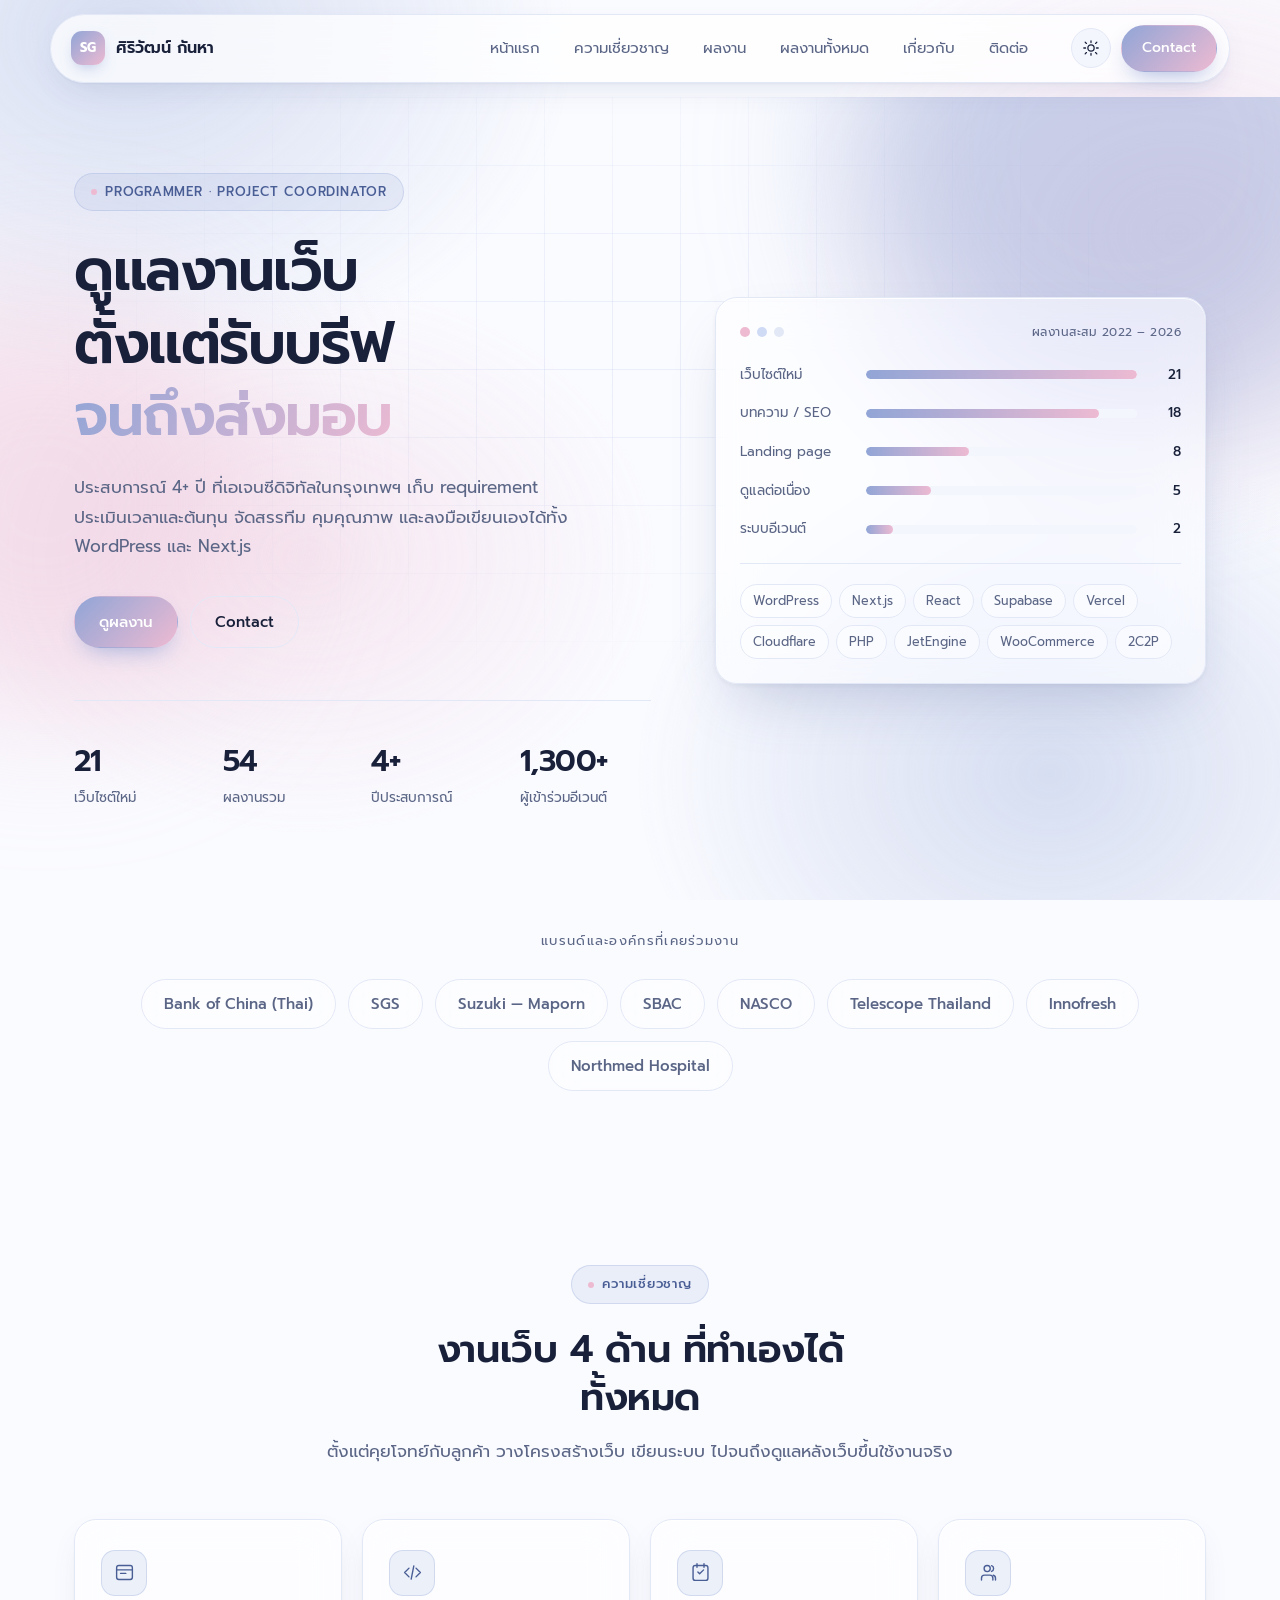
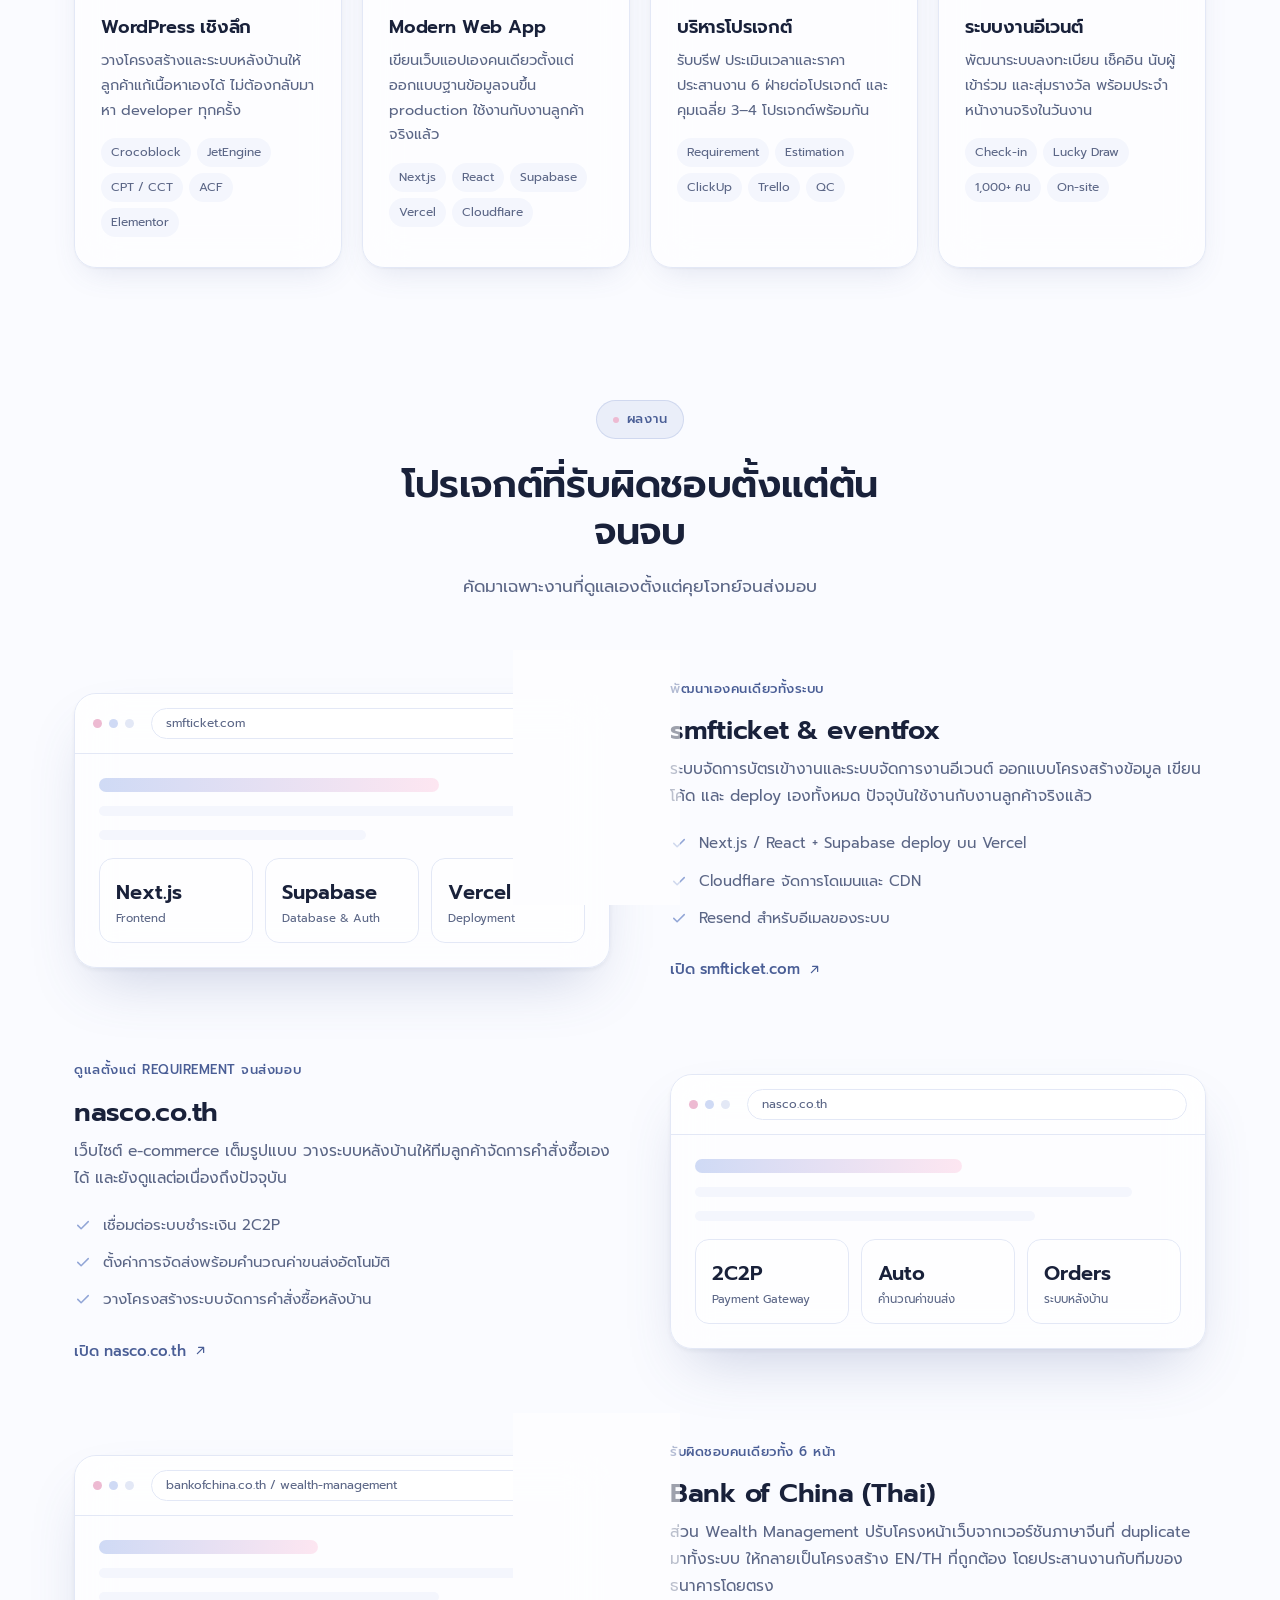
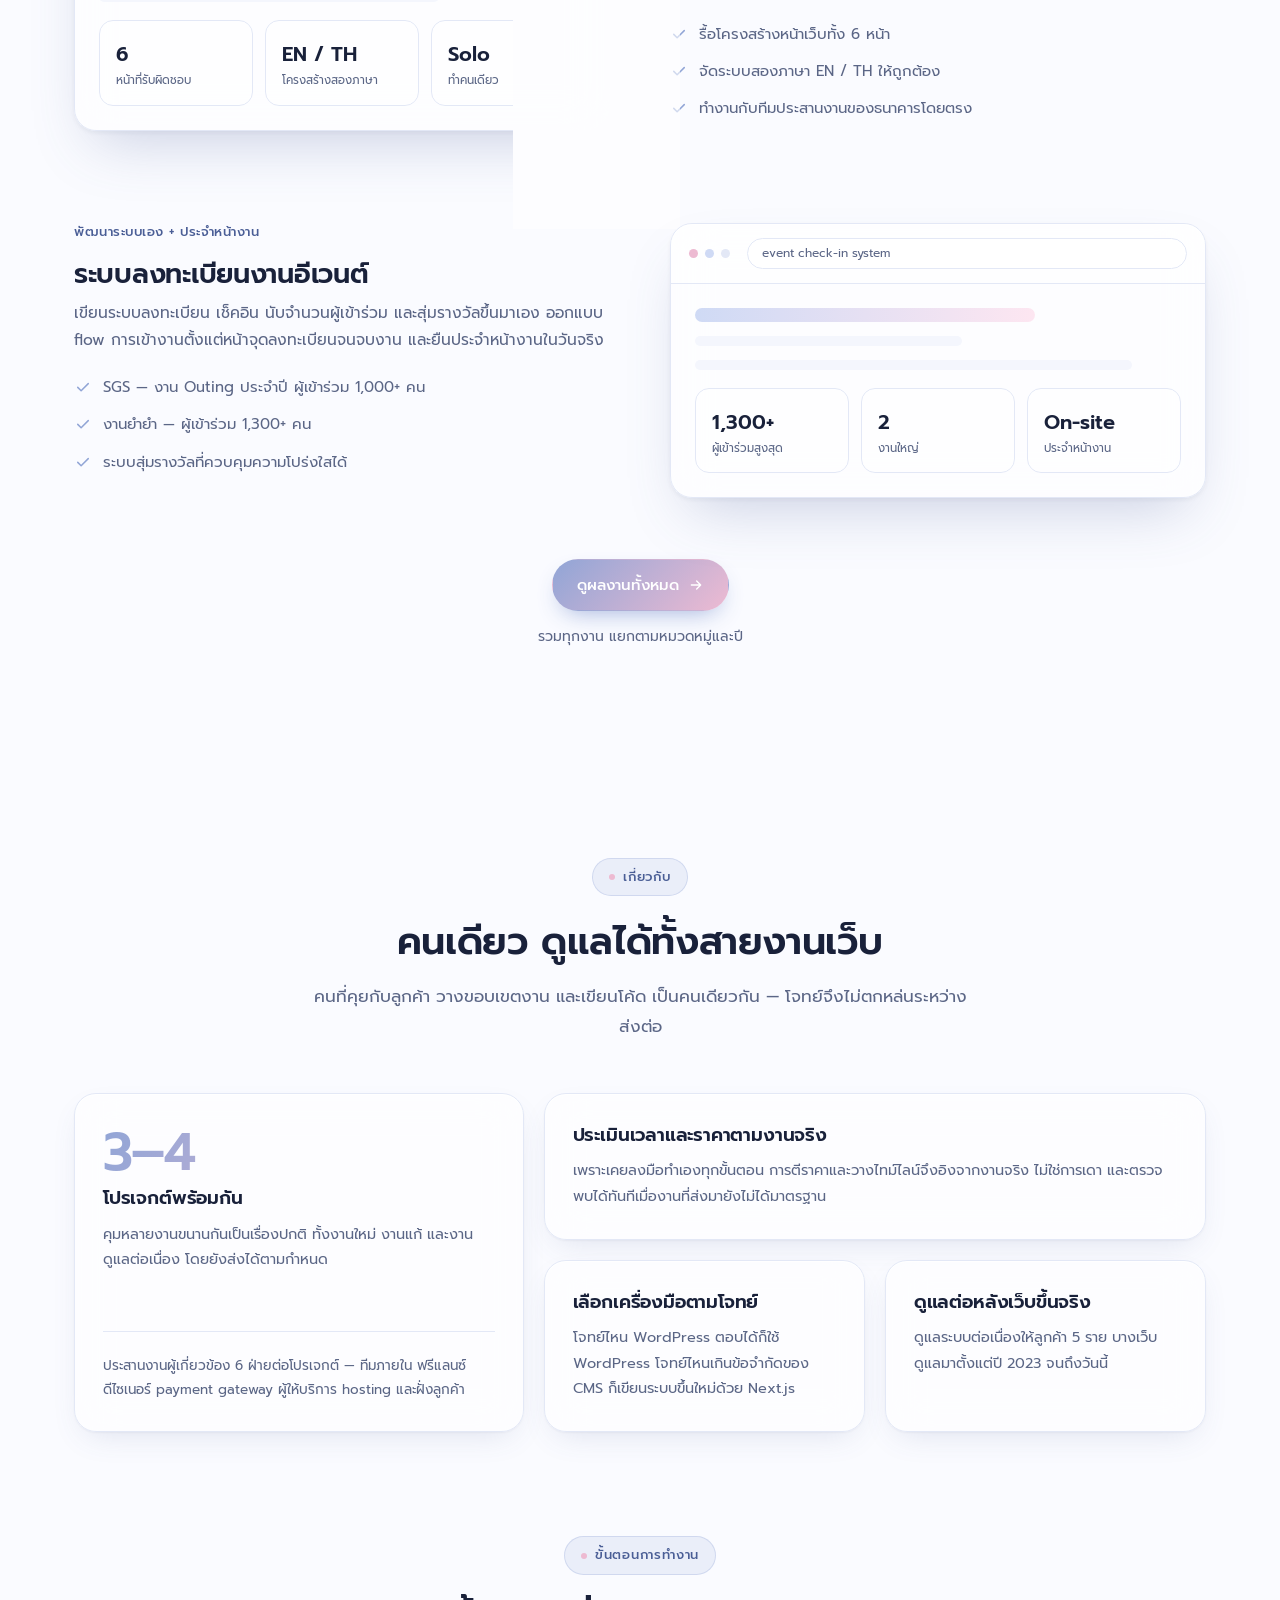
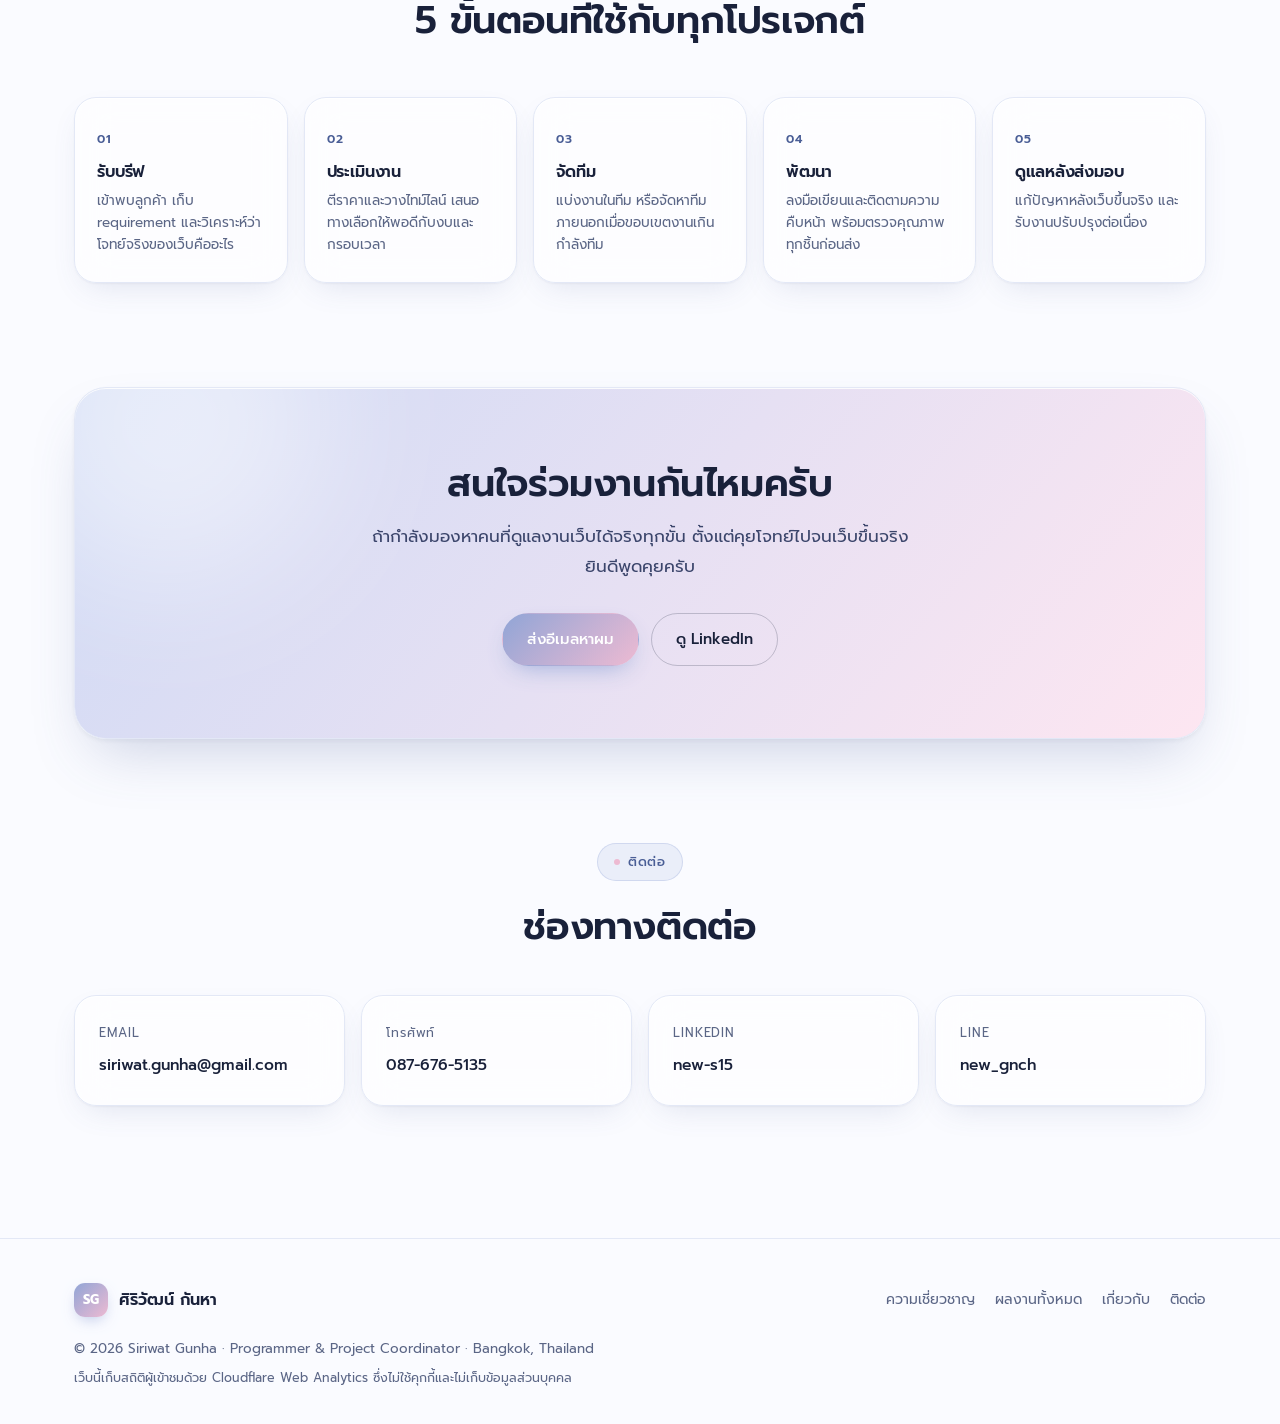
==== index.html @ f3fc694c "Relabel contact buttons to Contact Co-Authored-By: Claude Opus 5 <noreply@anthropic.com>" ====
<!doctype html>
<html lang="th" data-theme="light">
<head>
<meta charset="utf-8">
<meta name="viewport" content="width=device-width, initial-scale=1">
<title>ศิริวัฒน์ กันหา — Programmer &amp; Project Coordinator</title>
<meta name="description" content="พอร์ตโฟลิโอของศิริวัฒน์ กันหา — Programmer และ Project Coordinator ประสบการณ์ 4+ ปี ดูแลงานเว็บตั้งแต่รับบรีฟจนส่งมอบ ทำได้ทั้ง WordPress และ Next.js">
<link rel="preconnect" href="https://fonts.googleapis.com">
<link rel="preconnect" href="https://fonts.gstatic.com" crossorigin>
<link href="https://fonts.googleapis.com/css2?family=Prompt:wght@300;400;500;600;700&display=swap" rel="stylesheet">
<script>
  // Applied before first paint so the theme never flashes.
  (function () {
    try {
      var saved = localStorage.getItem('theme');
      if (saved === 'light' || saved === 'dark') {
        document.documentElement.setAttribute('data-theme', saved);
        return;
      }
    } catch (e) {}
    var prefersDark = window.matchMedia && window.matchMedia('(prefers-color-scheme: dark)').matches;
    document.documentElement.setAttribute('data-theme', prefersDark ? 'dark' : 'light');
  })();
  // Scroll animations only opt in when scripting is available, so the page
  // still renders in full if this script never runs.
  document.documentElement.classList.add('js');
</script>
<link rel="stylesheet" href="styles.css">
</head>
<body>

<header>
  <nav class="nav wrap">
    <a href="#top" class="logo"><span class="mark">SG</span> ศิริวัฒน์ กันหา</a>
    <ul class="nav-links" id="navLinks">
      <li><a href="#top">หน้าแรก</a></li>
      <li><a href="#skills">ความเชี่ยวชาญ</a></li>
      <li><a href="#work">ผลงาน</a></li>
      <li><a href="work.html">ผลงานทั้งหมด</a></li>
      <li><a href="#about">เกี่ยวกับ</a></li>
      <li><a href="#contact">ติดต่อ</a></li>
    </ul>
    <div class="nav-actions">
      <button class="toggle" id="themeToggle" aria-label="สลับโหมดสว่าง/มืด" title="สลับโหมดสว่าง/มืด">
        <svg class="icon-sun" viewBox="0 0 24 24" fill="none" stroke="currentColor" stroke-width="1.7" stroke-linecap="round"><circle cx="12" cy="12" r="4.2"/><path d="M12 2.4v2.3M12 19.3v2.3M4.2 4.2l1.7 1.7M18.1 18.1l1.7 1.7M2.4 12h2.3M19.3 12h2.3M4.2 19.8l1.7-1.7M18.1 5.9l1.7-1.7"/></svg>
        <svg class="icon-moon" viewBox="0 0 24 24" fill="none" stroke="currentColor" stroke-width="1.7" stroke-linecap="round" stroke-linejoin="round"><path d="M20.5 14.3A8.5 8.5 0 0 1 9.7 3.5a8.5 8.5 0 1 0 10.8 10.8Z"/></svg>
      </button>
      <a href="#contact" class="btn btn-primary btn-sm">Contact</a>
      <button class="burger" id="burger" aria-label="เปิดเมนู">
        <svg viewBox="0 0 24 24" fill="none" stroke="currentColor" stroke-width="1.9" stroke-linecap="round"><path d="M4 7h16M4 12h16M4 17h16"/></svg>
      </button>
    </div>
  </nav>
</header>

<main id="top">

  <!-- HERO -->
  <section class="hero">
    <div class="grid-bg"></div>
    <div class="orb orb-a"></div>
    <div class="orb orb-b"></div>
    <div class="wrap hero-inner">
      <div>
        <span class="eyebrow"><span class="dot"></span> Programmer · Project Coordinator</span>
        <h1>ดูแลงานเว็บ<br>ตั้งแต่รับบรีฟ<br><span class="grad">จนถึงส่งมอบ</span></h1>
        <p class="hero-sub">ประสบการณ์ 4+ ปี ที่เอเจนซีดิจิทัลในกรุงเทพฯ เก็บ requirement ประเมินเวลาและต้นทุน จัดสรรทีม คุมคุณภาพ และลงมือเขียนเองได้ทั้ง WordPress และ Next.js</p>
        <div class="hero-cta">
          <a href="#work" class="btn btn-primary">ดูผลงาน</a>
          <a href="#contact" class="btn btn-ghost">Contact</a>
        </div>
        <div class="hero-stats">
          <div class="stat"><div class="n">21</div><div class="l">เว็บไซต์ใหม่</div></div>
          <div class="stat"><div class="n">54</div><div class="l">ผลงานรวม</div></div>
          <div class="stat"><div class="n">4+</div><div class="l">ปีประสบการณ์</div></div>
          <div class="stat"><div class="n">1,300+</div><div class="l">ผู้เข้าร่วมอีเวนต์</div></div>
        </div>
      </div>
      <div class="hero-visual">
        <div class="panel">
          <div class="panel-top"><i></i><i></i><i></i><span>ผลงานสะสม 2022 – 2026</span></div>
          <div class="bar-row"><div class="k">เว็บไซต์ใหม่</div><div class="bar"><span style="width:100%"></span></div><div class="v">21</div></div>
          <div class="bar-row"><div class="k">บทความ / SEO</div><div class="bar"><span style="width:86%"></span></div><div class="v">18</div></div>
          <div class="bar-row"><div class="k">Landing page</div><div class="bar"><span style="width:38%"></span></div><div class="v">8</div></div>
          <div class="bar-row"><div class="k">ดูแลต่อเนื่อง</div><div class="bar"><span style="width:24%"></span></div><div class="v">5</div></div>
          <div class="bar-row"><div class="k">ระบบอีเวนต์</div><div class="bar"><span style="width:10%"></span></div><div class="v">2</div></div>
          <div class="chips">
            <span class="chip">WordPress</span><span class="chip">Next.js</span><span class="chip">React</span>
            <span class="chip">Supabase</span><span class="chip">Vercel</span><span class="chip">Cloudflare</span>
            <span class="chip">PHP</span><span class="chip">JetEngine</span><span class="chip">WooCommerce</span>
            <span class="chip">2C2P</span>
          </div>
        </div>
      </div>
    </div>
  </section>

  <!-- TRUSTED -->
  <section class="trusted">
    <div class="wrap reveal">
      <p>แบรนด์และองค์กรที่เคยร่วมงาน</p>
      <div class="logos">
        <div>Bank of China (Thai)</div>
        <div>SGS</div>
        <div>Suzuki — Maporn</div>
        <div>SBAC</div>
        <div>NASCO</div>
        <div>Telescope Thailand</div>
        <div>Innofresh</div>
        <div>Northmed Hospital</div>
      </div>
    </div>
  </section>

  <!-- SKILLS -->
  <section class="section" id="skills">
    <div class="wrap">
      <div class="center reveal">
        <span class="eyebrow"><span class="dot"></span> ความเชี่ยวชาญ</span>
        <h2 class="h2">งานเว็บ 4 ด้าน ที่ทำเองได้ทั้งหมด</h2>
        <p class="lead">ตั้งแต่คุยโจทย์กับลูกค้า วางโครงสร้างเว็บ เขียนระบบ ไปจนถึงดูแลหลังเว็บขึ้นใช้งานจริง</p>
      </div>
      <div class="cards">
        <div class="card reveal">
          <div class="ico"><svg viewBox="0 0 24 24" fill="none" stroke="currentColor" stroke-width="1.6" stroke-linecap="round" stroke-linejoin="round"><rect x="3" y="4" width="18" height="16" rx="2.5"/><path d="M3 9h18M7.5 13h6"/></svg></div>
          <h3>WordPress เชิงลึก</h3>
          <p>วางโครงสร้างและระบบหลังบ้านให้ลูกค้าแก้เนื้อหาเองได้ ไม่ต้องกลับมาหา developer ทุกครั้ง</p>
          <div class="tags"><span>Crocoblock</span><span>JetEngine</span><span>CPT / CCT</span><span>ACF</span><span>Elementor</span></div>
        </div>
        <div class="card reveal">
          <div class="ico"><svg viewBox="0 0 24 24" fill="none" stroke="currentColor" stroke-width="1.6" stroke-linecap="round" stroke-linejoin="round"><path d="m8 17-5-5 5-5M16 7l5 5-5 5M13.5 4.5l-3 15"/></svg></div>
          <h3>Modern Web App</h3>
          <p>เขียนเว็บแอปเองคนเดียวตั้งแต่ออกแบบฐานข้อมูลจนขึ้น production ใช้งานกับงานลูกค้าจริงแล้ว</p>
          <div class="tags"><span>Next.js</span><span>React</span><span>Supabase</span><span>Vercel</span><span>Cloudflare</span></div>
        </div>
        <div class="card reveal">
          <div class="ico"><svg viewBox="0 0 24 24" fill="none" stroke="currentColor" stroke-width="1.6" stroke-linecap="round" stroke-linejoin="round"><path d="M9 11.5 11 13.5l4.5-4.5"/><rect x="3.5" y="4" width="17" height="17" rx="2.5"/><path d="M8 2v4M16 2v4"/></svg></div>
          <h3>บริหารโปรเจกต์</h3>
          <p>รับบรีฟ ประเมินเวลาและราคา ประสานงาน 6 ฝ่ายต่อโปรเจกต์ และคุมเฉลี่ย 3–4 โปรเจกต์พร้อมกัน</p>
          <div class="tags"><span>Requirement</span><span>Estimation</span><span>ClickUp</span><span>Trello</span><span>QC</span></div>
        </div>
        <div class="card reveal">
          <div class="ico"><svg viewBox="0 0 24 24" fill="none" stroke="currentColor" stroke-width="1.6" stroke-linecap="round" stroke-linejoin="round"><path d="M17 20.5v-2a3.5 3.5 0 0 0-3.5-3.5h-6A3.5 3.5 0 0 0 4 18.5v2"/><circle cx="10.5" cy="7.5" r="3.5"/><path d="M20 20.5v-2a3.5 3.5 0 0 0-2.6-3.4M15.5 4.2a3.5 3.5 0 0 1 0 6.6"/></svg></div>
          <h3>ระบบงานอีเวนต์</h3>
          <p>พัฒนาระบบลงทะเบียน เช็คอิน นับผู้เข้าร่วม และสุ่มรางวัล พร้อมประจำหน้างานจริงในวันงาน</p>
          <div class="tags"><span>Check-in</span><span>Lucky Draw</span><span>1,000+ คน</span><span>On-site</span></div>
        </div>
      </div>
    </div>
  </section>

  <!-- WORK -->
  <section class="section" id="work" style="padding-top:28px">
    <div class="wrap">
      <div class="center reveal">
        <span class="eyebrow"><span class="dot"></span> ผลงาน</span>
        <h2 class="h2">โปรเจกต์ที่รับผิดชอบตั้งแต่ต้นจนจบ</h2>
        <p class="lead">คัดมาเฉพาะงานที่ดูแลเองตั้งแต่คุยโจทย์จนส่งมอบ</p>
      </div>

      <!-- 1 -->
      <div class="solution">
        <div class="solution-text reveal">
          <div class="role">พัฒนาเองคนเดียวทั้งระบบ</div>
          <h3>smfticket &amp; eventfox</h3>
          <p>ระบบจัดการบัตรเข้างานและระบบจัดการงานอีเวนต์ ออกแบบโครงสร้างข้อมูล เขียนโค้ด และ deploy เองทั้งหมด ปัจจุบันใช้งานกับงานลูกค้าจริงแล้ว</p>
          <ul>
            <li><svg viewBox="0 0 24 24" fill="none" stroke="currentColor" stroke-width="2" stroke-linecap="round" stroke-linejoin="round"><path d="m5 12.5 4.5 4.5L19 7.5"/></svg> Next.js / React + Supabase deploy บน Vercel</li>
            <li><svg viewBox="0 0 24 24" fill="none" stroke="currentColor" stroke-width="2" stroke-linecap="round" stroke-linejoin="round"><path d="m5 12.5 4.5 4.5L19 7.5"/></svg> Cloudflare จัดการโดเมนและ CDN</li>
            <li><svg viewBox="0 0 24 24" fill="none" stroke="currentColor" stroke-width="2" stroke-linecap="round" stroke-linejoin="round"><path d="m5 12.5 4.5 4.5L19 7.5"/></svg> Resend สำหรับอีเมลของระบบ</li>
          </ul>
          <a class="link-out" href="https://smfticket.com" target="_blank" rel="noopener">เปิด smfticket.com
            <svg viewBox="0 0 24 24" fill="none" stroke="currentColor" stroke-width="2" stroke-linecap="round" stroke-linejoin="round"><path d="M7 17 17 7M9 7h8v8"/></svg></a>
        </div>
        <div class="mock reveal">
          <div class="mock-head"><i></i><i></i><i></i><div class="url">smfticket.com</div></div>
          <div class="mock-body">
            <div class="line accent w70"></div>
            <div class="line w90"></div>
            <div class="line w55"></div>
            <div class="mock-tiles">
              <div class="tile"><div class="t-n">Next.js</div><div class="t-l">Frontend</div></div>
              <div class="tile"><div class="t-n">Supabase</div><div class="t-l">Database &amp; Auth</div></div>
              <div class="tile"><div class="t-n">Vercel</div><div class="t-l">Deployment</div></div>
            </div>
          </div>
        </div>
      </div>

      <!-- 2 -->
      <div class="solution">
        <div class="solution-text reveal">
          <div class="role">ดูแลตั้งแต่ requirement จนส่งมอบ</div>
          <h3>nasco.co.th</h3>
          <p>เว็บไซต์ e-commerce เต็มรูปแบบ วางระบบหลังบ้านให้ทีมลูกค้าจัดการคำสั่งซื้อเองได้ และยังดูแลต่อเนื่องถึงปัจจุบัน</p>
          <ul>
            <li><svg viewBox="0 0 24 24" fill="none" stroke="currentColor" stroke-width="2" stroke-linecap="round" stroke-linejoin="round"><path d="m5 12.5 4.5 4.5L19 7.5"/></svg> เชื่อมต่อระบบชำระเงิน 2C2P</li>
            <li><svg viewBox="0 0 24 24" fill="none" stroke="currentColor" stroke-width="2" stroke-linecap="round" stroke-linejoin="round"><path d="m5 12.5 4.5 4.5L19 7.5"/></svg> ตั้งค่าการจัดส่งพร้อมคำนวณค่าขนส่งอัตโนมัติ</li>
            <li><svg viewBox="0 0 24 24" fill="none" stroke="currentColor" stroke-width="2" stroke-linecap="round" stroke-linejoin="round"><path d="m5 12.5 4.5 4.5L19 7.5"/></svg> วางโครงสร้างระบบจัดการคำสั่งซื้อหลังบ้าน</li>
          </ul>
          <a class="link-out" href="https://nasco.co.th" target="_blank" rel="noopener">เปิด nasco.co.th
            <svg viewBox="0 0 24 24" fill="none" stroke="currentColor" stroke-width="2" stroke-linecap="round" stroke-linejoin="round"><path d="M7 17 17 7M9 7h8v8"/></svg></a>
        </div>
        <div class="mock reveal">
          <div class="mock-head"><i></i><i></i><i></i><div class="url">nasco.co.th</div></div>
          <div class="mock-body">
            <div class="line accent w55"></div>
            <div class="line w90"></div>
            <div class="line w70"></div>
            <div class="mock-tiles">
              <div class="tile"><div class="t-n">2C2P</div><div class="t-l">Payment Gateway</div></div>
              <div class="tile"><div class="t-n">Auto</div><div class="t-l">คำนวณค่าขนส่ง</div></div>
              <div class="tile"><div class="t-n">Orders</div><div class="t-l">ระบบหลังบ้าน</div></div>
            </div>
          </div>
        </div>
      </div>

      <!-- 3 -->
      <div class="solution">
        <div class="solution-text reveal">
          <div class="role">รับผิดชอบคนเดียวทั้ง 6 หน้า</div>
          <h3>Bank of China (Thai)</h3>
          <p>ส่วน Wealth Management ปรับโครงหน้าเว็บจากเวอร์ชันภาษาจีนที่ duplicate มาทั้งระบบ ให้กลายเป็นโครงสร้าง EN/TH ที่ถูกต้อง โดยประสานงานกับทีมของธนาคารโดยตรง</p>
          <ul>
            <li><svg viewBox="0 0 24 24" fill="none" stroke="currentColor" stroke-width="2" stroke-linecap="round" stroke-linejoin="round"><path d="m5 12.5 4.5 4.5L19 7.5"/></svg> รื้อโครงสร้างหน้าเว็บทั้ง 6 หน้า</li>
            <li><svg viewBox="0 0 24 24" fill="none" stroke="currentColor" stroke-width="2" stroke-linecap="round" stroke-linejoin="round"><path d="m5 12.5 4.5 4.5L19 7.5"/></svg> จัดระบบสองภาษา EN / TH ให้ถูกต้อง</li>
            <li><svg viewBox="0 0 24 24" fill="none" stroke="currentColor" stroke-width="2" stroke-linecap="round" stroke-linejoin="round"><path d="m5 12.5 4.5 4.5L19 7.5"/></svg> ทำงานกับทีมประสานงานของธนาคารโดยตรง</li>
          </ul>
        </div>
        <div class="mock reveal">
          <div class="mock-head"><i></i><i></i><i></i><div class="url">bankofchina.co.th / wealth-management</div></div>
          <div class="mock-body">
            <div class="line accent w45"></div>
            <div class="line w90"></div>
            <div class="line w70"></div>
            <div class="mock-tiles">
              <div class="tile"><div class="t-n">6</div><div class="t-l">หน้าที่รับผิดชอบ</div></div>
              <div class="tile"><div class="t-n">EN / TH</div><div class="t-l">โครงสร้างสองภาษา</div></div>
              <div class="tile"><div class="t-n">Solo</div><div class="t-l">ทำคนเดียว</div></div>
            </div>
          </div>
        </div>
      </div>

      <!-- 4 -->
      <div class="solution">
        <div class="solution-text reveal">
          <div class="role">พัฒนาระบบเอง + ประจำหน้างาน</div>
          <h3>ระบบลงทะเบียนงานอีเวนต์</h3>
          <p>เขียนระบบลงทะเบียน เช็คอิน นับจำนวนผู้เข้าร่วม และสุ่มรางวัลขึ้นมาเอง ออกแบบ flow การเข้างานตั้งแต่หน้าจุดลงทะเบียนจนจบงาน และยืนประจำหน้างานในวันจริง</p>
          <ul>
            <li><svg viewBox="0 0 24 24" fill="none" stroke="currentColor" stroke-width="2" stroke-linecap="round" stroke-linejoin="round"><path d="m5 12.5 4.5 4.5L19 7.5"/></svg> SGS — งาน Outing ประจำปี ผู้เข้าร่วม 1,000+ คน</li>
            <li><svg viewBox="0 0 24 24" fill="none" stroke="currentColor" stroke-width="2" stroke-linecap="round" stroke-linejoin="round"><path d="m5 12.5 4.5 4.5L19 7.5"/></svg> งานยำยำ — ผู้เข้าร่วม 1,300+ คน</li>
            <li><svg viewBox="0 0 24 24" fill="none" stroke="currentColor" stroke-width="2" stroke-linecap="round" stroke-linejoin="round"><path d="m5 12.5 4.5 4.5L19 7.5"/></svg> ระบบสุ่มรางวัลที่ควบคุมความโปร่งใสได้</li>
          </ul>
        </div>
        <div class="mock reveal">
          <div class="mock-head"><i></i><i></i><i></i><div class="url">event check-in system</div></div>
          <div class="mock-body">
            <div class="line accent w70"></div>
            <div class="line w55"></div>
            <div class="line w90"></div>
            <div class="mock-tiles">
              <div class="tile"><div class="t-n">1,300+</div><div class="t-l">ผู้เข้าร่วมสูงสุด</div></div>
              <div class="tile"><div class="t-n">2</div><div class="t-l">งานใหญ่</div></div>
              <div class="tile"><div class="t-n">On-site</div><div class="t-l">ประจำหน้างาน</div></div>
            </div>
          </div>
        </div>
      </div>

      <div class="reveal" style="text-align:center;margin-top:60px">
        <a href="work.html" class="btn btn-primary">
          ดูผลงานทั้งหมด
          <svg viewBox="0 0 24 24" fill="none" stroke="currentColor" stroke-width="2" stroke-linecap="round" stroke-linejoin="round" style="width:16px;height:16px"><path d="M5 12h13M13 6l6 6-6 6"/></svg>
        </a>
        <p style="font-size:14px;color:var(--text-dim);margin-top:14px">รวมทุกงาน แยกตามหมวดหมู่และปี</p>
      </div>

    </div>
  </section>

  <!-- ABOUT / BENEFITS -->
  <section class="section" id="about">
    <div class="wrap">
      <div class="center reveal">
        <span class="eyebrow"><span class="dot"></span> เกี่ยวกับ</span>
        <h2 class="h2">คนเดียว ดูแลได้ทั้งสายงานเว็บ</h2>
        <p class="lead">คนที่คุยกับลูกค้า วางขอบเขตงาน และเขียนโค้ด เป็นคนเดียวกัน — โจทย์จึงไม่ตกหล่นระหว่างส่งต่อ</p>
      </div>
      <div class="benefits">
        <div class="benefit b-lg reveal">
          <div>
            <div class="big">3–4</div>
            <h3>โปรเจกต์พร้อมกัน</h3>
            <p>คุมหลายงานขนานกันเป็นเรื่องปกติ ทั้งงานใหม่ งานแก้ และงานดูแลต่อเนื่อง โดยยังส่งได้ตามกำหนด</p>
          </div>
          <div style="margin-top:26px;padding-top:22px;border-top:1px solid var(--border)">
            <p style="font-size:13.5px">ประสานงานผู้เกี่ยวข้อง 6 ฝ่ายต่อโปรเจกต์ — ทีมภายใน ฟรีแลนซ์ ดีไซเนอร์ payment gateway ผู้ให้บริการ hosting และฝั่งลูกค้า</p>
          </div>
        </div>
        <div class="benefit b-wide reveal">
          <h3>ประเมินเวลาและราคาตามงานจริง</h3>
          <p>เพราะเคยลงมือทำเองทุกขั้นตอน การตีราคาและวางไทม์ไลน์จึงอิงจากงานจริง ไม่ใช่การเดา และตรวจพบได้ทันทีเมื่องานที่ส่งมายังไม่ได้มาตรฐาน</p>
        </div>
        <div class="benefit reveal">
          <h3>เลือกเครื่องมือตามโจทย์</h3>
          <p>โจทย์ไหน WordPress ตอบได้ก็ใช้ WordPress โจทย์ไหนเกินข้อจำกัดของ CMS ก็เขียนระบบขึ้นใหม่ด้วย Next.js</p>
        </div>
        <div class="benefit reveal">
          <h3>ดูแลต่อหลังเว็บขึ้นจริง</h3>
          <p>ดูแลระบบต่อเนื่องให้ลูกค้า 5 ราย บางเว็บดูแลมาตั้งแต่ปี 2023 จนถึงวันนี้</p>
        </div>
      </div>
    </div>
  </section>

  <!-- PROCESS -->
  <section class="section" style="padding-top:0">
    <div class="wrap">
      <div class="center reveal">
        <span class="eyebrow"><span class="dot"></span> ขั้นตอนการทำงาน</span>
        <h2 class="h2">5 ขั้นตอนที่ใช้กับทุกโปรเจกต์</h2>
      </div>
      <div class="steps">
        <div class="step reveal"><div class="num">01</div><h4>รับบรีฟ</h4><p>เข้าพบลูกค้า เก็บ requirement และวิเคราะห์ว่าโจทย์จริงของเว็บคืออะไร</p></div>
        <div class="step reveal"><div class="num">02</div><h4>ประเมินงาน</h4><p>ตีราคาและวางไทม์ไลน์ เสนอทางเลือกให้พอดีกับงบและกรอบเวลา</p></div>
        <div class="step reveal"><div class="num">03</div><h4>จัดทีม</h4><p>แบ่งงานในทีม หรือจัดหาทีมภายนอกเมื่อขอบเขตงานเกินกำลังทีม</p></div>
        <div class="step reveal"><div class="num">04</div><h4>พัฒนา</h4><p>ลงมือเขียนและติดตามความคืบหน้า พร้อมตรวจคุณภาพทุกชิ้นก่อนส่ง</p></div>
        <div class="step reveal"><div class="num">05</div><h4>ดูแลหลังส่งมอบ</h4><p>แก้ปัญหาหลังเว็บขึ้นจริง และรับงานปรับปรุงต่อเนื่อง</p></div>
      </div>
    </div>
  </section>

  <!-- CTA -->
  <section class="section" style="padding-top:0">
    <div class="wrap">
      <div class="cta-band reveal">
        <div class="orb orb-c"></div>
        <h2>สนใจร่วมงานกันไหมครับ</h2>
        <p>ถ้ากำลังมองหาคนที่ดูแลงานเว็บได้จริงทุกขั้น ตั้งแต่คุยโจทย์ไปจนเว็บขึ้นจริง ยินดีพูดคุยครับ</p>
        <div class="cta-actions">
          <a href="mailto:siriwat.gunha@gmail.com" class="btn btn-primary">ส่งอีเมลหาผม</a>
          <a href="https://www.linkedin.com/in/new-s15/" target="_blank" rel="noopener" class="btn btn-ghost">ดู LinkedIn</a>
        </div>
      </div>
    </div>
  </section>

  <!-- CONTACT -->
  <section class="section" id="contact" style="padding-top:0">
    <div class="wrap">
      <div class="center reveal">
        <span class="eyebrow"><span class="dot"></span> ติดต่อ</span>
        <h2 class="h2">ช่องทางติดต่อ</h2>
      </div>
      <div class="contact-grid">
        <a class="contact-card reveal" href="mailto:siriwat.gunha@gmail.com"><div class="k">Email</div><div class="v">siriwat.gunha@gmail.com</div></a>
        <a class="contact-card reveal" href="tel:0876765135"><div class="k">โทรศัพท์</div><div class="v">087-676-5135</div></a>
        <a class="contact-card reveal" href="https://www.linkedin.com/in/new-s15/" target="_blank" rel="noopener"><div class="k">LinkedIn</div><div class="v">new-s15</div></a>
        <div class="contact-card reveal"><div class="k">Line</div><div class="v">new_gnch</div></div>
      </div>
    </div>
  </section>

</main>

<footer>
  <div class="wrap foot">
    <a href="#top" class="logo"><span class="mark">SG</span> ศิริวัฒน์ กันหา</a>
    <div class="foot-links">
      <a href="#skills">ความเชี่ยวชาญ</a>
      <a href="work.html">ผลงานทั้งหมด</a>
      <a href="#about">เกี่ยวกับ</a>
      <a href="#contact">ติดต่อ</a>
    </div>
  </div>
  <div class="wrap" style="margin-top:20px">
    <p class="copy" style="font-size:13.5px;color:var(--text-dim)">© <span id="yr"></span> Siriwat Gunha · Programmer &amp; Project Coordinator · Bangkok, Thailand</p>
    <p class="copy" id="privacyNote" style="font-size:12.5px;color:var(--text-dim);margin-top:6px"></p>
  </div>
</footer>

<script>
(function () {
  var root = document.documentElement;

  // theme toggle
  document.getElementById('themeToggle').addEventListener('click', function () {
    var next = root.getAttribute('data-theme') === 'dark' ? 'light' : 'dark';
    root.setAttribute('data-theme', next);
    try { localStorage.setItem('theme', next); } catch (e) {}
  });

  // follow the OS only while the visitor has not chosen for themselves
  if (window.matchMedia) {
    window.matchMedia('(prefers-color-scheme: dark)').addEventListener('change', function (e) {
      var saved = null;
      try { saved = localStorage.getItem('theme'); } catch (err) {}
      if (!saved) root.setAttribute('data-theme', e.matches ? 'dark' : 'light');
    });
  }

  // mobile menu
  var burger = document.getElementById('burger');
  var links = document.getElementById('navLinks');
  burger.addEventListener('click', function () { links.classList.toggle('open'); });
  links.addEventListener('click', function (e) {
    if (e.target.tagName === 'A') links.classList.remove('open');
  });

  // reveal on scroll
  var io = new IntersectionObserver(function (entries) {
    entries.forEach(function (en) {
      if (en.isIntersecting) { en.target.classList.add('in'); io.unobserve(en.target); }
    });
  }, { rootMargin: '0px 0px -8% 0px', threshold: .08 });
  document.querySelectorAll('.reveal').forEach(function (el, i) {
    el.style.transitionDelay = (i % 4) * 70 + 'ms';
    io.observe(el);
  });

  document.getElementById('yr').textContent = new Date().getFullYear();
})();
</script>
<script src="analytics.js"></script>
</body>
</html>
---- styles.css ----
:root{
  --blue-soft:#CFDAF5;
  --blue-peri:#91A5D6;
  --pink-soft:#FDE6F1;
  --pink-dusty:#EDBAD2;

  --bg:#FAFBFF;
  --surface:#FFFFFF;
  --surface-2:#F4F6FD;
  --text:#19213A;
  --text-dim:#5B6686;
  --accent:#91A5D6;
  --accent-2:#EDBAD2;
  --accent-ink:#4A5E96;
  --border:#E3E8F6;
  --shadow:0 1px 2px rgba(25,33,58,.04), 0 12px 32px -12px rgba(76,94,150,.18);
  --shadow-lg:0 2px 4px rgba(25,33,58,.05), 0 28px 60px -20px rgba(76,94,150,.28);
  --orb-1:rgba(145,165,214,.45);
  --orb-2:rgba(237,186,210,.42);
  --glass:rgba(255,255,255,.72);
  --glass-card:rgba(255,255,255,.58);
  --glass-soft:rgba(255,255,255,.42);
  --glass-edge:rgba(255,255,255,.85);
  --grid-line:rgba(145,165,214,.14);
  --radius:22px;
  --radius-sm:14px;
  --maxw:1180px;
}
:root[data-theme="dark"]{
  --bg:#101522;
  --surface:#1A2133;
  --surface-2:#232C42;
  --text:#F4F6FF;
  --text-dim:#B3BED3;
  --accent:#AFC3F5;
  --accent-2:#F1BBD5;
  --accent-ink:#CBD8FA;
  --border:#35405A;
  --shadow:0 1px 2px rgba(0,0,0,.3), 0 16px 40px -16px rgba(0,0,0,.6);
  --shadow-lg:0 2px 6px rgba(0,0,0,.35), 0 34px 70px -24px rgba(0,0,0,.7);
  --orb-1:rgba(145,165,214,.26);
  --orb-2:rgba(237,186,210,.20);
  --glass:rgba(26,33,51,.72);
  --glass-card:rgba(26,33,51,.55);
  --glass-soft:rgba(35,44,66,.46);
  --glass-edge:rgba(255,255,255,.07);
  --grid-line:rgba(175,195,245,.09);
}

*{box-sizing:border-box}
html{scroll-behavior:smooth}
body{
  margin:0;
  font-family:'Prompt',system-ui,-apple-system,'Segoe UI',sans-serif;
  font-weight:400;
  font-size:16px;
  line-height:1.75;
  color:var(--text);
  background:var(--bg);
  -webkit-font-smoothing:antialiased;
  overflow-x:hidden;
  transition:background-color .25s ease, color .25s ease;
}
/* Ambient wash the glass surfaces have something to refract. */
body::before{
  content:'';position:fixed;inset:0;z-index:-1;pointer-events:none;
  background:
    radial-gradient(44rem 34rem at 10% 4%,var(--orb-1),transparent 64%),
    radial-gradient(40rem 32rem at 92% 26%,var(--orb-2),transparent 62%),
    radial-gradient(38rem 30rem at 24% 62%,var(--orb-2),transparent 58%),
    radial-gradient(42rem 34rem at 82% 86%,var(--orb-1),transparent 62%);
  opacity:.75;
  transition:opacity .25s ease;
}

/* glass surface shared by every raised card */
.glass{
  background:var(--glass-card);
  -webkit-backdrop-filter:blur(20px) saturate(140%);
  backdrop-filter:blur(20px) saturate(140%);
  border:1px solid var(--border);
  box-shadow:inset 0 1px 0 var(--glass-edge), var(--shadow);
}
h1,h2,h3,h4{line-height:1.25;margin:0;font-weight:600;letter-spacing:-.01em}
p{margin:0}
a{color:inherit;text-decoration:none}
img{max-width:100%;display:block}
ul{margin:0;padding:0;list-style:none}

.wrap{width:100%;max-width:var(--maxw);margin:0 auto;padding:0 24px}
.section{padding:104px 0;position:relative}
.eyebrow{
  display:inline-flex;align-items:center;gap:8px;
  font-size:13px;font-weight:500;letter-spacing:.06em;text-transform:uppercase;
  color:var(--accent-ink);
  background:color-mix(in srgb, var(--accent) 14%, transparent);
  border:1px solid color-mix(in srgb, var(--accent) 30%, transparent);
  padding:7px 16px;border-radius:999px;
}
.eyebrow .dot{width:6px;height:6px;border-radius:50%;background:var(--accent-2)}
.h2{font-size:38px;margin:22px 0 16px;max-width:19ch}
.lead{font-size:17px;color:var(--text-dim);max-width:60ch}
.center{text-align:center}
.center .h2,.center .lead{margin-left:auto;margin-right:auto}

/* ---------- ambient background ---------- */
.orb{position:absolute;border-radius:50%;filter:blur(72px);pointer-events:none;z-index:0}
.grid-bg{
  position:absolute;inset:0;z-index:0;pointer-events:none;
  background-image:linear-gradient(var(--grid-line) 1px,transparent 1px),
                   linear-gradient(90deg,var(--grid-line) 1px,transparent 1px);
  background-size:68px 68px;
  mask-image:radial-gradient(ellipse 70% 60% at 50% 30%,#000 10%,transparent 72%);
  -webkit-mask-image:radial-gradient(ellipse 70% 60% at 50% 30%,#000 10%,transparent 72%);
}

/* ---------- nav ---------- */
header{position:sticky;top:0;z-index:50}
.nav{
  display:flex;align-items:center;gap:28px;
  margin:14px auto;padding:10px 12px 10px 20px;
  max-width:var(--maxw);width:calc(100% - 48px);
  background:var(--glass);
  -webkit-backdrop-filter:blur(18px);backdrop-filter:blur(18px);
  border:1px solid var(--border);
  border-radius:999px;
  box-shadow:var(--shadow);
  transition:background-color .25s ease,border-color .25s ease;
}
.logo{display:flex;align-items:center;gap:11px;font-weight:600;font-size:16px;white-space:nowrap}
.logo .mark{
  width:34px;height:34px;border-radius:11px;display:grid;place-items:center;
  background:linear-gradient(135deg,var(--blue-peri),var(--pink-dusty));
  color:#fff;font-size:13px;font-weight:700;letter-spacing:.02em;
  box-shadow:0 6px 16px -6px rgba(145,165,214,.8);
}
.nav-links{display:flex;gap:4px;margin-left:auto}
.nav-links a{
  padding:9px 15px;border-radius:999px;font-size:15px;color:var(--text-dim);
  white-space:nowrap;
  transition:color .2s ease,background-color .2s ease;
}
.nav-links a:hover{color:var(--text);background:color-mix(in srgb, var(--accent) 13%, transparent)}
.nav-actions{display:flex;align-items:center;gap:10px}

.btn{
  display:inline-flex;align-items:center;justify-content:center;gap:9px;
  font-family:inherit;font-size:15px;font-weight:500;
  padding:12px 24px;border-radius:999px;border:1px solid transparent;
  cursor:pointer;white-space:nowrap;
  transition:transform .2s ease,box-shadow .2s ease,background-color .2s ease,border-color .2s ease,color .2s ease;
}
.btn-primary{
  background:linear-gradient(135deg,var(--blue-peri),var(--pink-dusty));
  color:#fff;box-shadow:0 10px 24px -10px rgba(145,165,214,.9);
}
.btn-primary:hover{transform:translateY(-2px);box-shadow:0 16px 32px -12px rgba(145,165,214,1)}
.btn-ghost{background:transparent;border-color:var(--border);color:var(--text)}
.btn-ghost:hover{transform:translateY(-2px);border-color:var(--accent);background:color-mix(in srgb, var(--accent) 10%, transparent)}
.btn-sm{padding:10px 20px;font-size:14px}

.toggle{
  width:40px;height:40px;flex:0 0 40px;border-radius:50%;
  display:grid;place-items:center;cursor:pointer;
  background:var(--surface-2);border:1px solid var(--border);color:var(--text);
  transition:background-color .25s ease,border-color .25s ease,transform .2s ease;
}
.toggle:hover{transform:rotate(-14deg);border-color:var(--accent)}
.toggle svg{width:18px;height:18px}
:root[data-theme="light"] .icon-moon{display:none}
:root[data-theme="dark"] .icon-sun{display:none}

.burger{display:none;width:40px;height:40px;border-radius:50%;background:var(--surface-2);
  border:1px solid var(--border);color:var(--text);cursor:pointer;place-items:center}
.burger svg{width:18px;height:18px}

/* ---------- hero ---------- */
.hero{position:relative;padding:76px 0 96px;overflow:hidden}
.hero .orb-a{width:560px;height:560px;background:var(--orb-1);top:-220px;right:-130px;animation:float 15s ease-in-out infinite}
.hero .orb-b{width:430px;height:430px;background:var(--orb-2);top:190px;left:-170px;animation:float 19s ease-in-out infinite reverse}
@keyframes float{0%,100%{transform:translate(0,0)}50%{transform:translate(22px,-30px)}}
.hero-inner{position:relative;z-index:1;display:grid;grid-template-columns:1.08fr .92fr;gap:64px;align-items:center}
.hero h1{font-size:58px;margin:24px 0 20px;letter-spacing:-.025em}
.hero h1 .grad{
  background:linear-gradient(120deg,var(--blue-peri),var(--pink-dusty));
  -webkit-background-clip:text;background-clip:text;color:transparent;
}
.hero-sub{font-size:17px;color:var(--text-dim);max-width:46ch;margin-bottom:34px}
.hero-cta{display:flex;gap:12px;flex-wrap:wrap}
.hero-stats{display:grid;grid-template-columns:repeat(4,1fr);gap:18px;margin-top:52px;padding-top:34px;border-top:1px solid var(--border)}
.stat .n{font-size:30px;font-weight:600;letter-spacing:-.02em;color:var(--text)}
.stat .l{font-size:13.5px;color:var(--text-dim);line-height:1.5}

/* hero visual */
.hero-visual{position:relative}
.panel{
  background:var(--glass-card);
  -webkit-backdrop-filter:blur(22px) saturate(145%);backdrop-filter:blur(22px) saturate(145%);
  border:1px solid var(--border);border-radius:var(--radius);
  box-shadow:inset 0 1px 0 var(--glass-edge), var(--shadow-lg);
  padding:24px;position:relative;overflow:hidden;
  transition:background-color .25s ease,border-color .25s ease;
}
.panel-top{display:flex;align-items:center;gap:7px;margin-bottom:20px}
.panel-top i{width:10px;height:10px;border-radius:50%;background:var(--border);display:block}
.panel-top i:first-child{background:var(--pink-dusty)}
.panel-top i:nth-child(2){background:var(--blue-soft)}
.panel-top span{margin-left:auto;font-size:12px;color:var(--text-dim);letter-spacing:.04em}
.bar-row{display:flex;align-items:center;gap:14px;margin-bottom:15px}
.bar-row .k{font-size:13.5px;color:var(--text-dim);width:112px;flex:0 0 112px}
.bar{height:9px;border-radius:999px;background:var(--surface-2);flex:1;overflow:hidden}
.bar span{display:block;height:100%;border-radius:999px;background:linear-gradient(90deg,var(--blue-peri),var(--pink-dusty))}
.bar-row .v{font-size:13.5px;font-weight:500;width:30px;text-align:right}
.chips{display:flex;flex-wrap:wrap;gap:7px;margin-top:22px;padding-top:20px;border-top:1px solid var(--border)}
.chip{
  font-size:12.5px;padding:5px 12px;border-radius:999px;
  background:var(--glass-soft);border:1px solid var(--border);color:var(--text-dim);
}

/* ---------- trusted ---------- */
.trusted{padding:26px 0 70px}
.trusted p{font-size:13px;letter-spacing:.1em;text-transform:uppercase;color:var(--text-dim);text-align:center;margin-bottom:26px}
.logos{display:flex;flex-wrap:wrap;justify-content:center;gap:12px}
.logos div{
  font-size:15px;font-weight:500;color:var(--text-dim);
  padding:11px 22px;border-radius:999px;
  border:1px solid var(--border);background:var(--glass-soft);
  -webkit-backdrop-filter:blur(14px);backdrop-filter:blur(14px);
  transition:color .2s ease,border-color .2s ease,transform .2s ease;
}
.logos div:hover{color:var(--text);border-color:var(--accent);transform:translateY(-2px)}

/* ---------- cards ---------- */
.cards{display:grid;grid-template-columns:repeat(4,1fr);gap:20px;margin-top:52px}
.card{
  background:var(--glass-card);
  -webkit-backdrop-filter:blur(20px) saturate(140%);backdrop-filter:blur(20px) saturate(140%);
  border:1px solid var(--border);border-radius:var(--radius);
  padding:30px 26px;
  box-shadow:inset 0 1px 0 var(--glass-edge), var(--shadow);
  transition:transform .25s ease,box-shadow .25s ease,border-color .25s ease,background-color .25s ease;
}
.card:hover{transform:translateY(-5px);box-shadow:inset 0 1px 0 var(--glass-edge), var(--shadow-lg);border-color:color-mix(in srgb, var(--accent) 55%, transparent)}
.ico{
  width:46px;height:46px;border-radius:14px;display:grid;place-items:center;margin-bottom:20px;
  background:color-mix(in srgb, var(--accent) 16%, transparent);
  border:1px solid color-mix(in srgb, var(--accent) 30%, transparent);
  color:var(--accent-ink);
}
.ico svg{width:21px;height:21px}
.card h3{font-size:18px;margin-bottom:10px}
.card p{font-size:14.5px;color:var(--text-dim);line-height:1.7}
.card .tags{display:flex;flex-wrap:wrap;gap:6px;margin-top:16px}
.card .tags span{font-size:12px;padding:4px 10px;border-radius:999px;background:var(--surface-2);color:var(--text-dim)}

/* ---------- solutions (alternating) ---------- */
.solution{display:grid;grid-template-columns:1fr 1fr;gap:60px;align-items:center;margin-top:76px}
.solution:nth-child(even) .solution-text{order:2}
.solution h3{font-size:27px;margin-bottom:8px}
.solution .role{font-size:13px;color:var(--accent-ink);font-weight:500;letter-spacing:.04em;text-transform:uppercase;margin-bottom:14px}
.solution p{font-size:15.5px;color:var(--text-dim);margin-bottom:20px}
.solution ul{display:grid;gap:11px;margin-bottom:24px}
.solution li{display:flex;gap:11px;font-size:15px;color:var(--text-dim);align-items:flex-start}
.solution li svg{width:18px;height:18px;flex:0 0 18px;margin-top:4px;color:var(--accent)}
.link-out{display:inline-flex;align-items:center;gap:7px;font-size:15px;font-weight:500;color:var(--accent-ink)}
.link-out:hover{text-decoration:underline}
.link-out svg{width:15px;height:15px}

.mock{
  background:var(--glass-card);
  -webkit-backdrop-filter:blur(22px) saturate(145%);backdrop-filter:blur(22px) saturate(145%);
  border:1px solid var(--border);border-radius:var(--radius);
  box-shadow:inset 0 1px 0 var(--glass-edge), var(--shadow-lg);overflow:hidden;
  transition:background-color .25s ease,border-color .25s ease;
}
.mock-head{display:flex;align-items:center;gap:7px;padding:14px 18px;border-bottom:1px solid var(--border);background:var(--glass-soft)}
.mock-head i{width:9px;height:9px;border-radius:50%;background:var(--border);display:block}
.mock-head i:first-child{background:var(--pink-dusty)}
.mock-head i:nth-child(2){background:var(--blue-soft)}
.mock-head .url{
  margin-left:10px;font-size:12px;color:var(--text-dim);
  background:var(--surface);border:1px solid var(--border);
  padding:4px 14px;border-radius:999px;flex:1;
  overflow:hidden;text-overflow:ellipsis;white-space:nowrap;
}
.mock-body{padding:24px;display:grid;gap:14px}
.line{height:10px;border-radius:999px;background:var(--surface-2)}
.line.w70{width:70%}.line.w45{width:45%}.line.w90{width:90%}.line.w55{width:55%}
.line.accent{background:linear-gradient(90deg,var(--blue-soft),var(--pink-soft));height:14px}
:root[data-theme="dark"] .line.accent{background:linear-gradient(90deg,rgba(175,195,245,.35),rgba(241,187,213,.3))}
.mock-tiles{display:grid;grid-template-columns:repeat(3,1fr);gap:12px;margin-top:4px}
.tile{background:var(--glass-soft);border:1px solid var(--border);border-radius:var(--radius-sm);padding:16px}
.tile .t-n{font-size:20px;font-weight:600}
.tile .t-l{font-size:11.5px;color:var(--text-dim);line-height:1.4}

/* ---------- benefits (asymmetric) ---------- */
.benefits{display:grid;grid-template-columns:1.4fr 1fr 1fr;grid-auto-rows:minmax(0,auto);gap:20px;margin-top:52px}
.b-lg{grid-column:span 1;grid-row:span 2;display:flex;flex-direction:column;justify-content:space-between}
.b-wide{grid-column:span 2}
.benefit{
  background:var(--glass-card);
  -webkit-backdrop-filter:blur(20px) saturate(140%);backdrop-filter:blur(20px) saturate(140%);
  border:1px solid var(--border);border-radius:var(--radius);
  padding:30px 28px;
  box-shadow:inset 0 1px 0 var(--glass-edge), var(--shadow);
  transition:transform .25s ease,box-shadow .25s ease,border-color .25s ease,background-color .25s ease;
}
.benefit:hover{transform:translateY(-4px);box-shadow:inset 0 1px 0 var(--glass-edge), var(--shadow-lg);border-color:color-mix(in srgb, var(--accent) 50%, transparent)}
.benefit h3{font-size:18.5px;margin-bottom:11px}
.benefit p{font-size:14.5px;color:var(--text-dim)}
.b-lg .big{font-size:52px;font-weight:600;letter-spacing:-.03em;line-height:1.1;
  background:linear-gradient(120deg,var(--blue-peri),var(--pink-dusty));
  -webkit-background-clip:text;background-clip:text;color:transparent;margin-bottom:6px}

/* ---------- process ---------- */
.steps{display:grid;grid-template-columns:repeat(5,1fr);gap:16px;margin-top:52px}
.step{
  background:var(--glass-card);
  -webkit-backdrop-filter:blur(18px) saturate(135%);backdrop-filter:blur(18px) saturate(135%);
  border:1px solid var(--border);border-radius:var(--radius);
  padding:26px 22px;position:relative;
  box-shadow:inset 0 1px 0 var(--glass-edge), var(--shadow);
  transition:transform .25s ease,border-color .25s ease,background-color .25s ease;
}
.step:hover{transform:translateY(-4px);border-color:color-mix(in srgb, var(--accent) 50%, transparent)}
.step .num{
  font-size:12px;font-weight:600;letter-spacing:.08em;color:var(--accent-ink);
  display:inline-block;margin-bottom:12px;
}
.step h4{font-size:16px;margin-bottom:8px}
.step p{font-size:13.5px;color:var(--text-dim);line-height:1.65}

/* ---------- cta ---------- */
.cta-band{
  position:relative;overflow:hidden;border-radius:32px;
  padding:72px 48px;text-align:center;
  background:linear-gradient(130deg,var(--blue-soft),var(--pink-soft));
  border:1px solid var(--border);
  box-shadow:inset 0 1px 0 var(--glass-edge), var(--shadow-lg);
}
:root[data-theme="dark"] .cta-band{background:linear-gradient(130deg,#243156,#3C2B41)}
.cta-band h2{font-size:38px;margin-bottom:14px;color:#19213A;position:relative;z-index:1}
:root[data-theme="dark"] .cta-band h2{color:#F4F6FF}
.cta-band p{font-size:17px;color:#3B456B;max-width:52ch;margin:0 auto 32px;position:relative;z-index:1}
:root[data-theme="dark"] .cta-band p{color:#C3CDE4}
.cta-actions{display:flex;gap:12px;justify-content:center;flex-wrap:wrap;position:relative;z-index:1}
:root[data-theme="light"] .cta-band .btn-ghost{border-color:rgba(25,33,58,.22);color:#19213A}
.cta-band .orb-c{width:330px;height:330px;background:rgba(255,255,255,.5);top:-130px;left:-70px}
:root[data-theme="dark"] .cta-band .orb-c{background:rgba(175,195,245,.14)}

/* ---------- contact ---------- */
.contact-grid{display:grid;grid-template-columns:repeat(4,1fr);gap:16px;margin-top:44px}
.contact-card{
  background:var(--glass-card);
  -webkit-backdrop-filter:blur(18px) saturate(135%);backdrop-filter:blur(18px) saturate(135%);
  border:1px solid var(--border);border-radius:var(--radius);
  padding:26px 24px;
  box-shadow:inset 0 1px 0 var(--glass-edge), var(--shadow);
  transition:transform .25s ease,border-color .25s ease,background-color .25s ease;
}
.contact-card:hover{transform:translateY(-4px);border-color:var(--accent)}
.contact-card .k{font-size:12.5px;letter-spacing:.07em;text-transform:uppercase;color:var(--text-dim);margin-bottom:8px}
.contact-card .v{font-size:15.5px;font-weight:500;word-break:break-all}

/* ---------- footer ---------- */
footer{border-top:1px solid var(--border);padding:44px 0 36px;margin-top:28px}
.foot{display:flex;align-items:center;gap:22px;flex-wrap:wrap}
.foot .copy{font-size:14px;color:var(--text-dim)}
.foot-links{display:flex;gap:20px;margin-left:auto;flex-wrap:wrap}
.foot-links a{font-size:14px;color:var(--text-dim)}
.foot-links a:hover{color:var(--text)}

/* ---------- reveal ---------- */
.js .reveal{opacity:0;transform:translateY(22px);transition:opacity .65s cubic-bezier(.22,.8,.3,1),transform .65s cubic-bezier(.22,.8,.3,1)}
.js .reveal.in{opacity:1;transform:none}

/* ---------- responsive ---------- */
@media (max-width:980px){
  .hero-inner{grid-template-columns:1fr;gap:48px}
  .hero h1{font-size:44px}
  .cards{grid-template-columns:repeat(2,1fr)}
  .solution{grid-template-columns:1fr;gap:34px}
  .solution:nth-child(even) .solution-text{order:0}
  .benefits{grid-template-columns:1fr 1fr}
  .b-lg{grid-row:span 1}
  .b-wide{grid-column:span 2}
  .steps{grid-template-columns:repeat(2,1fr)}
  .contact-grid{grid-template-columns:repeat(2,1fr)}
}
@media (max-width:960px){
  .nav-links{
    display:none;position:absolute;top:70px;left:0;right:0;
    flex-direction:column;gap:2px;padding:14px;
    background:var(--surface);border:1px solid var(--border);
    border-radius:var(--radius);box-shadow:var(--shadow-lg);
  }
  .nav-links.open{display:flex}
  .nav-links a{padding:13px 16px;font-size:16px}
  .nav{position:relative;padding:10px 12px 10px 18px}
  .burger{display:grid}
}
@media (max-width:768px){
  .section{padding:76px 0}
  .nav .btn-primary{display:none}
  .h2,.cta-band h2{font-size:30px}
}
@media (max-width:560px){
  .wrap{padding:0 16px}
  .nav{width:calc(100% - 32px)}
  .hero{padding:48px 0 70px}
  .hero h1{font-size:36px}
  .hero-sub{font-size:16px}
  .hero-stats{grid-template-columns:repeat(2,1fr);gap:22px}
  .cards,.benefits,.steps,.contact-grid{grid-template-columns:1fr}
  .b-wide{grid-column:span 1}
  .cta-band{padding:52px 22px;border-radius:24px}
  .mock-tiles{grid-template-columns:1fr}
  .hero-cta .btn{flex:1 1 100%}
}
@media (prefers-reduced-motion:reduce){
  *{animation:none!important;transition-duration:.01ms!important}
  .js .reveal{opacity:1;transform:none}
}

/* ---------- all-work page ---------- */
.page-head{position:relative;padding:58px 0 34px;overflow:hidden}
.page-head .orb-a{width:480px;height:480px;background:var(--orb-1);top:-240px;right:-120px}
.page-head .orb-b{width:360px;height:360px;background:var(--orb-2);top:-60px;left:-180px}
.page-head .inner{position:relative;z-index:1}
.page-head h1{font-size:42px;margin:20px 0 14px;letter-spacing:-.02em}
.back-link{display:inline-flex;align-items:center;gap:8px;font-size:14.5px;color:var(--text-dim);margin-bottom:6px}
.back-link:hover{color:var(--text)}
.back-link svg{width:15px;height:15px}

.filters{
  position:sticky;top:78px;z-index:30;
  margin:30px 0 8px;padding:16px 18px;border-radius:var(--radius);
  background:var(--glass);
  -webkit-backdrop-filter:blur(18px) saturate(140%);backdrop-filter:blur(18px) saturate(140%);
  border:1px solid var(--border);
  box-shadow:inset 0 1px 0 var(--glass-edge), var(--shadow);
}
.filter-row{display:flex;align-items:center;gap:10px;flex-wrap:wrap}
.filter-row + .filter-row{margin-top:12px;padding-top:12px;border-top:1px solid var(--border)}
.filter-row .k{
  font-size:13.5px;color:var(--text-dim);
  width:72px;flex:0 0 72px;
}
.fbtn{
  font-family:inherit;font-size:14px;cursor:pointer;
  padding:8px 16px;border-radius:999px;
  background:var(--glass-soft);border:1px solid var(--border);color:var(--text-dim);
  transition:color .2s ease,border-color .2s ease,background-color .2s ease,transform .15s ease;
}
.fbtn:hover{color:var(--text);border-color:var(--accent);transform:translateY(-1px)}
.fbtn[aria-pressed="true"]{
  background:linear-gradient(135deg,var(--blue-peri),var(--pink-dusty));
  border-color:transparent;color:#fff;font-weight:500;
}
.fbtn .n{opacity:.65;font-size:12.5px;margin-left:5px}

.result-line{font-size:14px;color:var(--text-dim);margin:22px 0 4px}
.year-group{margin-top:36px}
.year-head{display:flex;align-items:center;gap:16px;margin-bottom:18px}
.year-head h2{font-size:26px;letter-spacing:-.02em;white-space:nowrap}
.year-head .rule{height:1px;background:var(--border);flex:1}
.year-head .count{font-size:13px;color:var(--text-dim);white-space:nowrap}

.work-grid{display:grid;grid-template-columns:repeat(3,1fr);gap:16px}
.work-card{
  display:flex;flex-direction:column;gap:10px;
  padding:22px 22px 20px;border-radius:var(--radius);
  background:var(--glass-card);
  -webkit-backdrop-filter:blur(18px) saturate(135%);backdrop-filter:blur(18px) saturate(135%);
  border:1px solid var(--border);
  box-shadow:inset 0 1px 0 var(--glass-edge), var(--shadow);
  transition:transform .22s ease,box-shadow .22s ease,border-color .22s ease;
}
a.work-card:hover{transform:translateY(-4px);box-shadow:inset 0 1px 0 var(--glass-edge), var(--shadow-lg);border-color:color-mix(in srgb, var(--accent) 55%, transparent)}
.work-card .top{display:flex;align-items:center;gap:8px;flex-wrap:wrap}
.tag{
  font-size:11.5px;letter-spacing:.03em;padding:4px 11px;border-radius:999px;
  background:color-mix(in srgb, var(--accent) 15%, transparent);
  border:1px solid color-mix(in srgb, var(--accent) 28%, transparent);
  color:var(--accent-ink);white-space:nowrap;
}
.tag.muted{background:var(--glass-soft);border-color:var(--border);color:var(--text-dim)}
.work-card h3{font-size:16.5px;line-height:1.4;word-break:break-word}
.work-card p{font-size:13.5px;color:var(--text-dim);line-height:1.65}
.work-card .foot{margin-top:auto;padding-top:12px;display:flex;align-items:center;gap:7px;font-size:13px;color:var(--accent-ink)}
.work-card .foot svg{width:13px;height:13px}
.work-card .offline{color:var(--text-dim)}
.empty{
  text-align:center;padding:64px 20px;color:var(--text-dim);font-size:15.5px;
  border:1px dashed var(--border);border-radius:var(--radius);margin-top:32px;
}

@media (max-width:980px){
  .work-grid{grid-template-columns:repeat(2,1fr)}
  .filters{top:70px}
}
@media (max-width:768px){
  .page-head h1{font-size:32px}
  .filter-row .k{width:100%;flex:0 0 100%}
}
@media (max-width:560px){
  .work-grid{grid-template-columns:1fr}
  .filters{position:static;padding:14px}
  .year-head h2{font-size:22px}
}
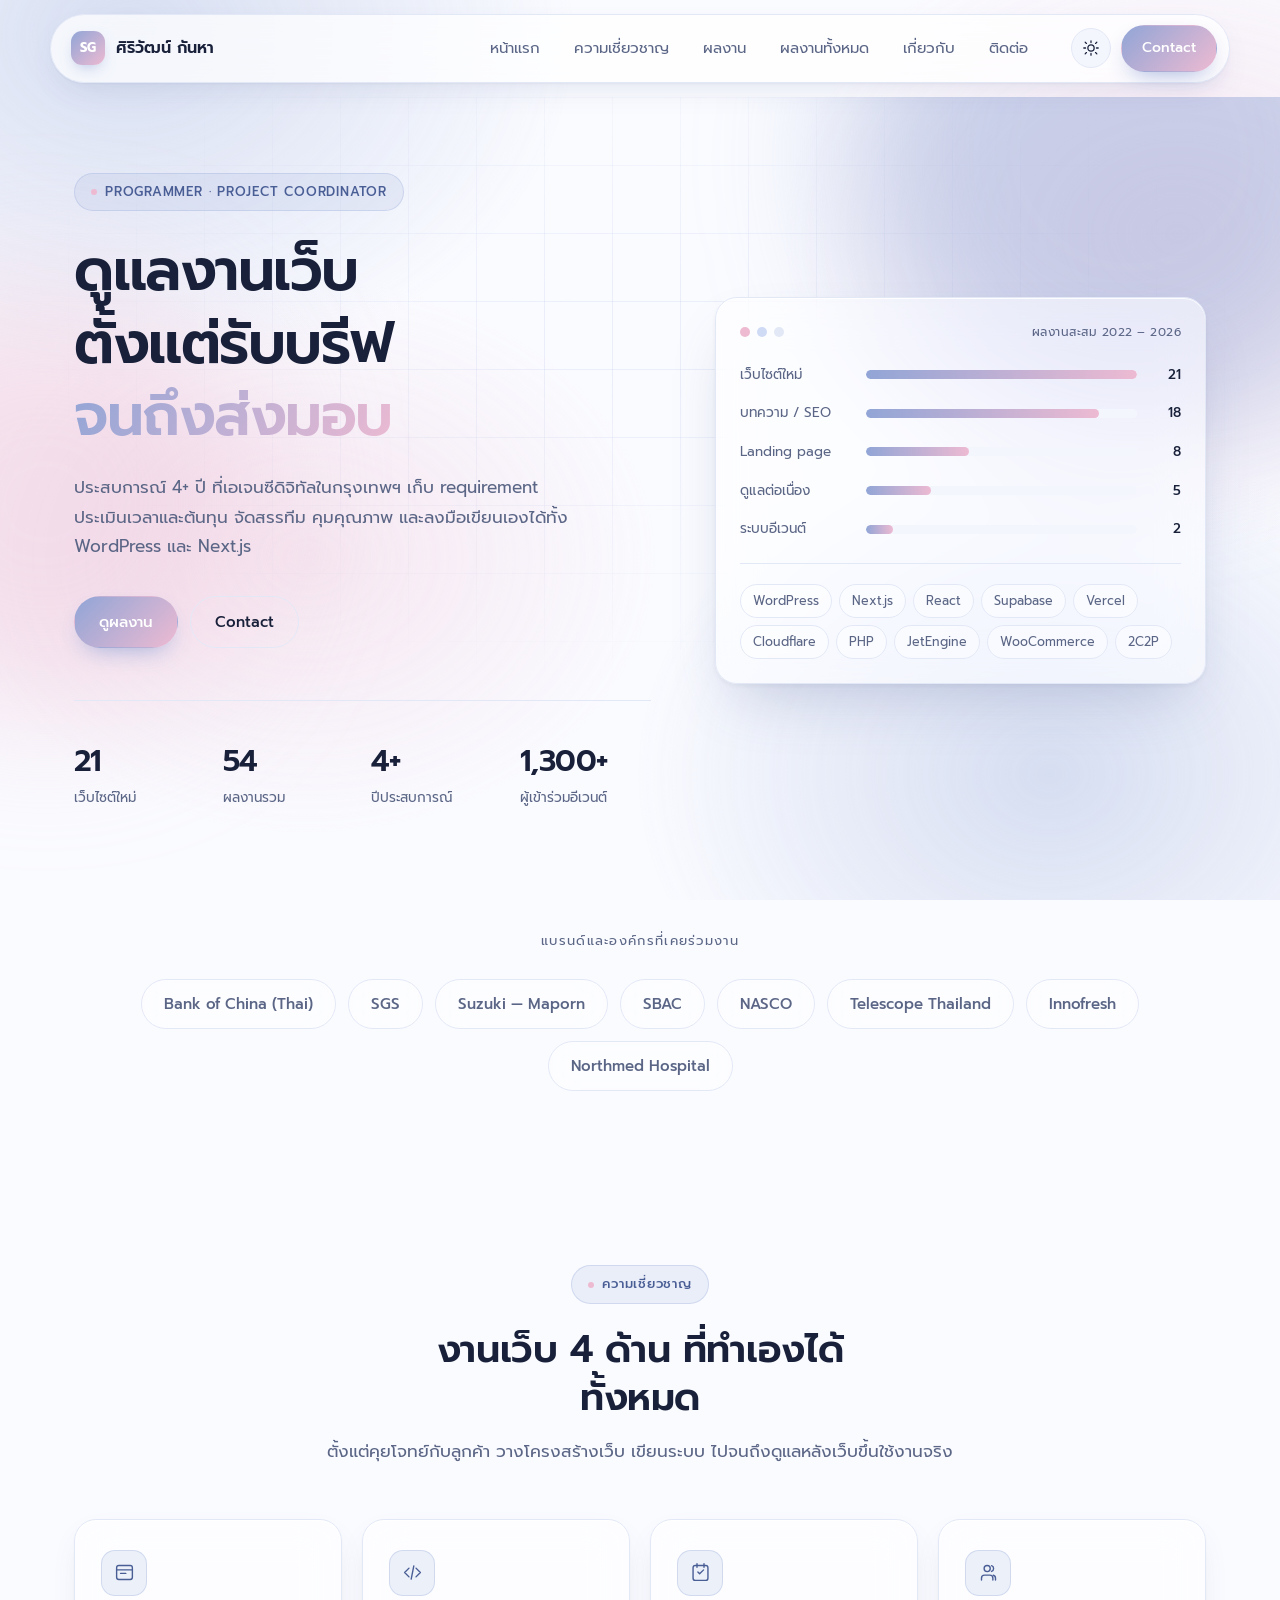
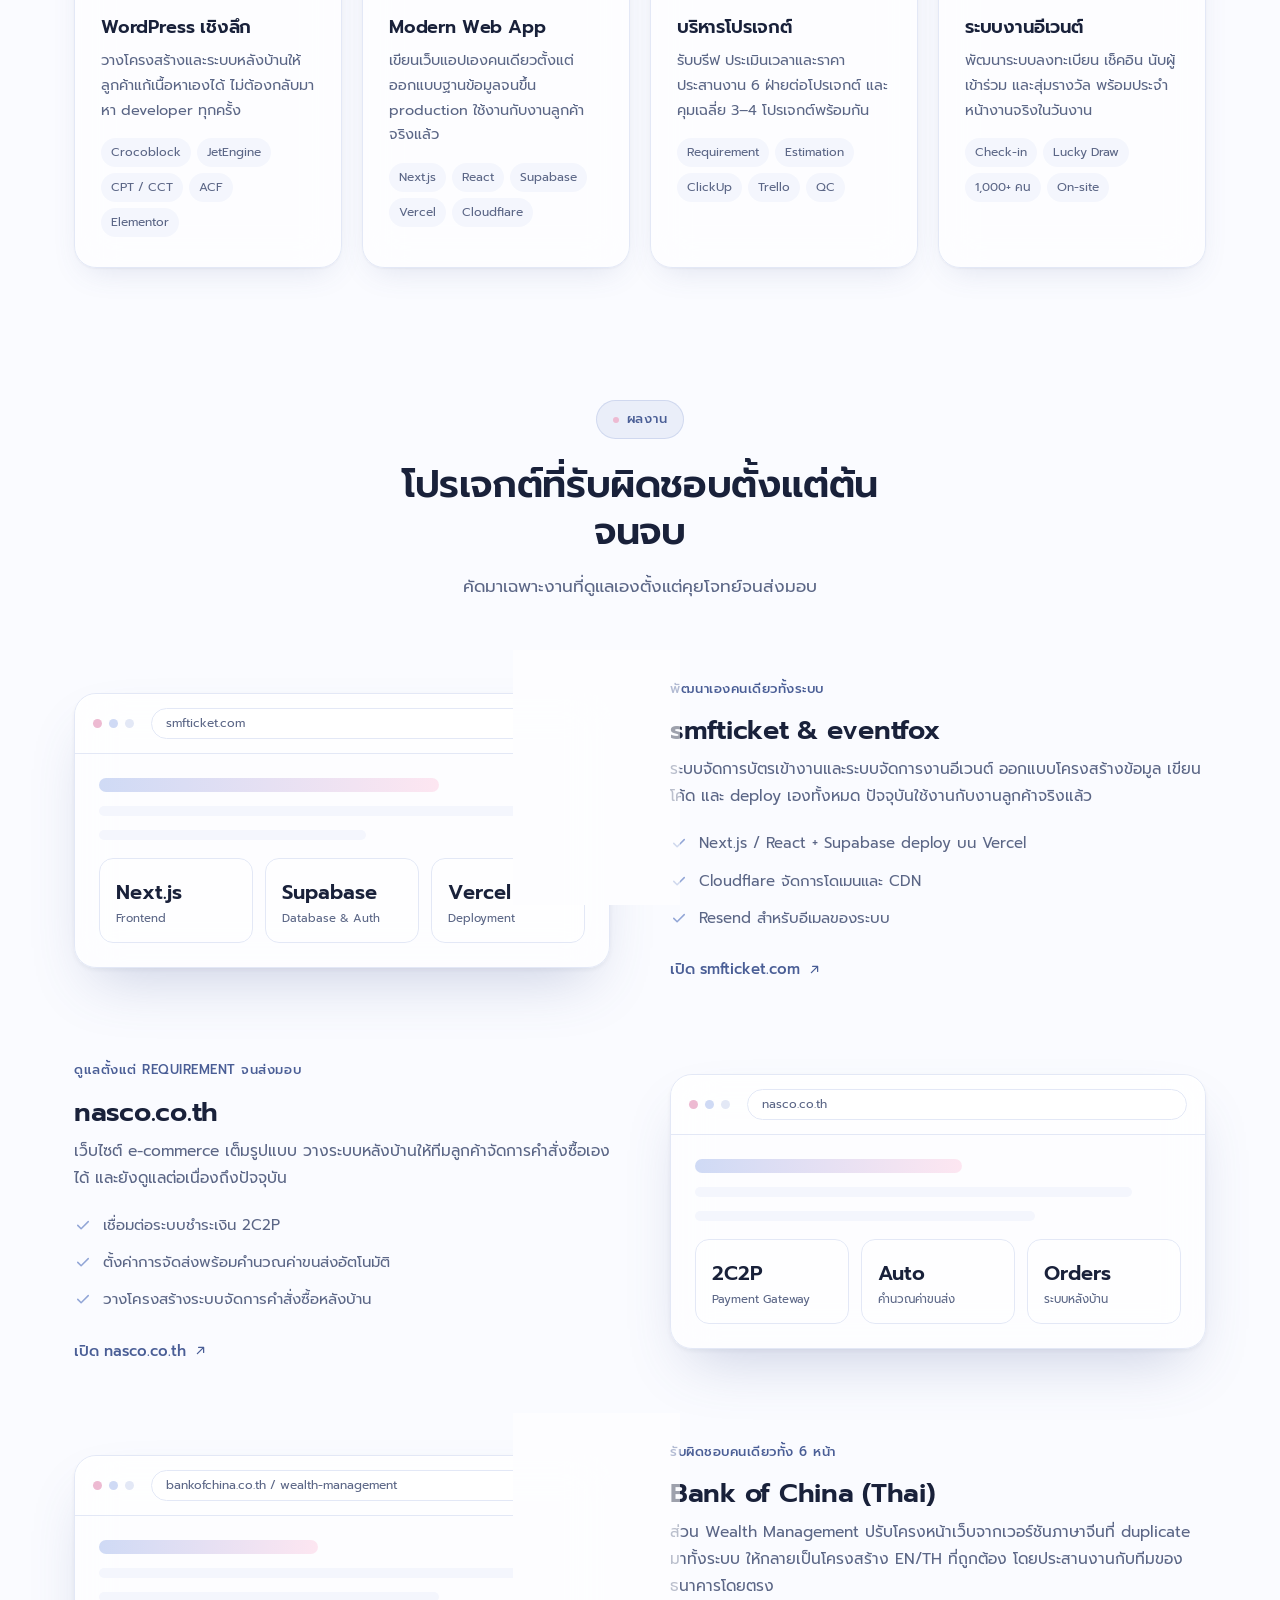
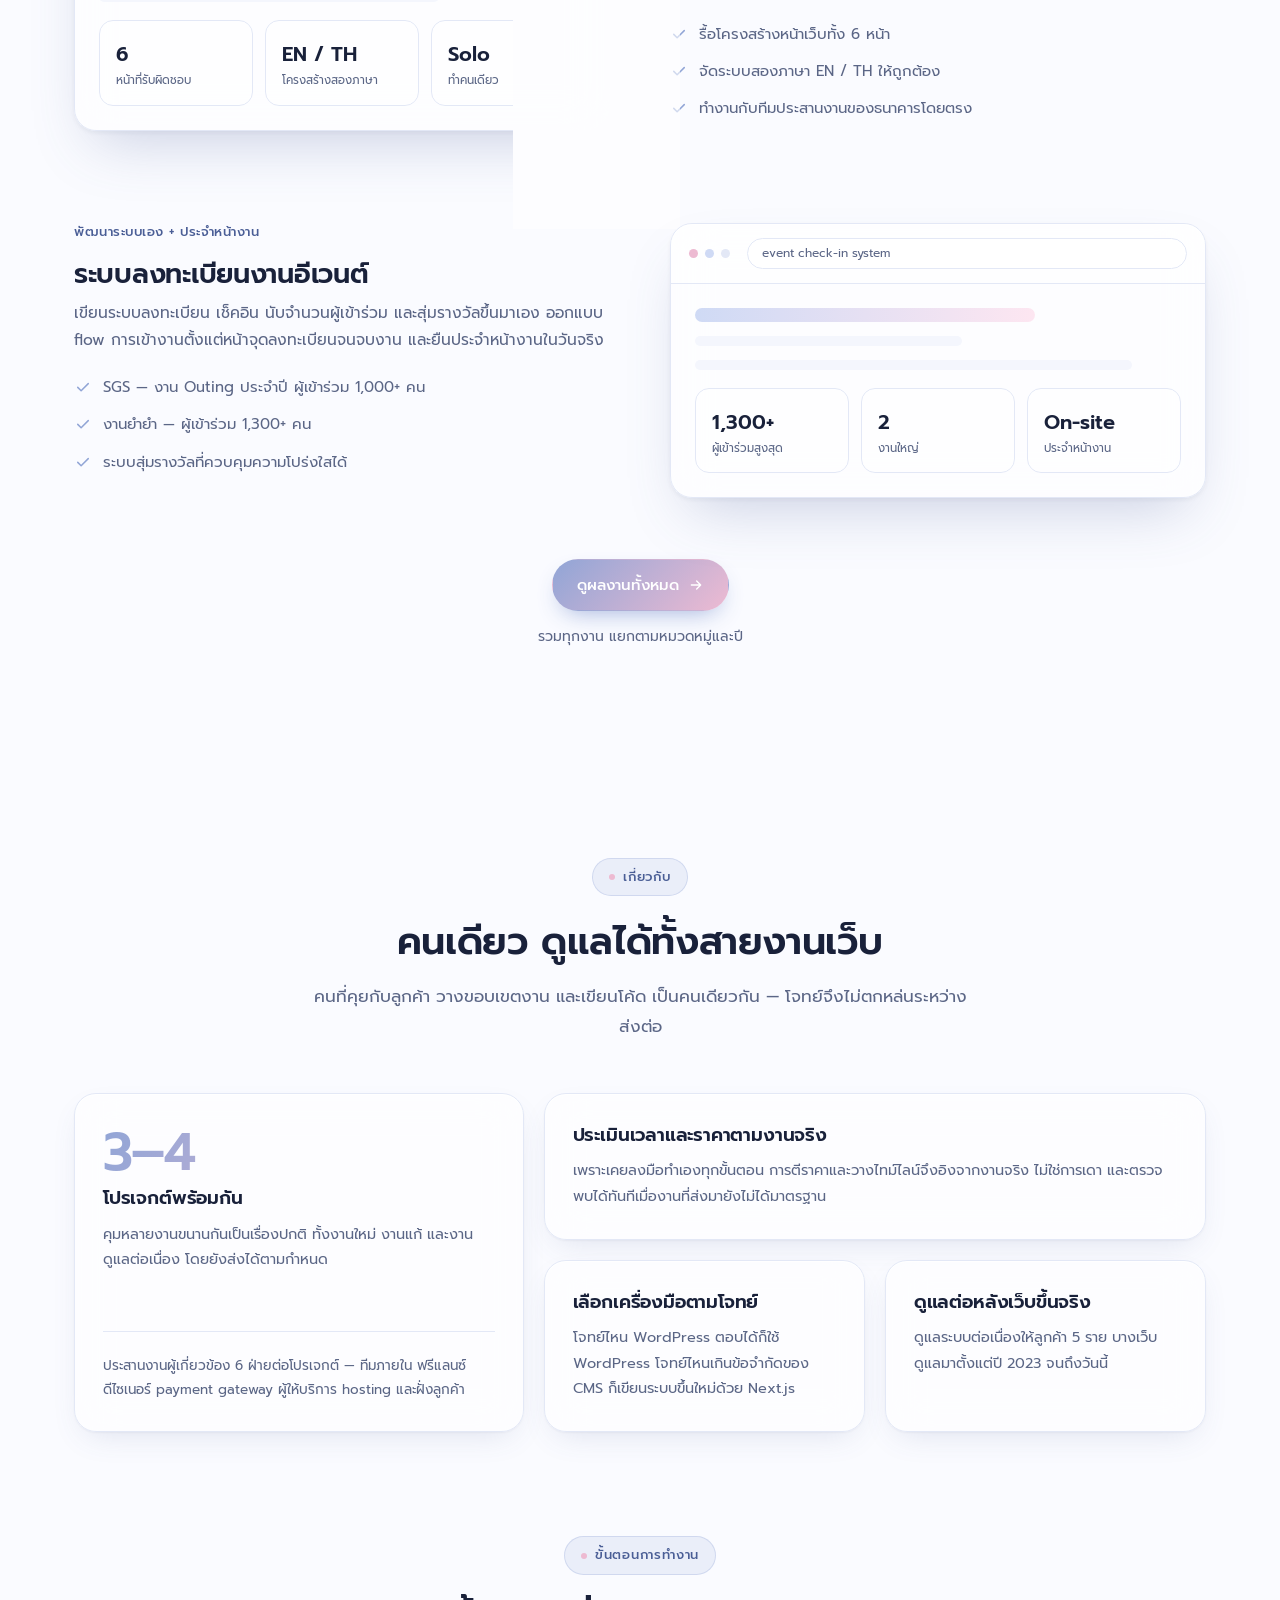
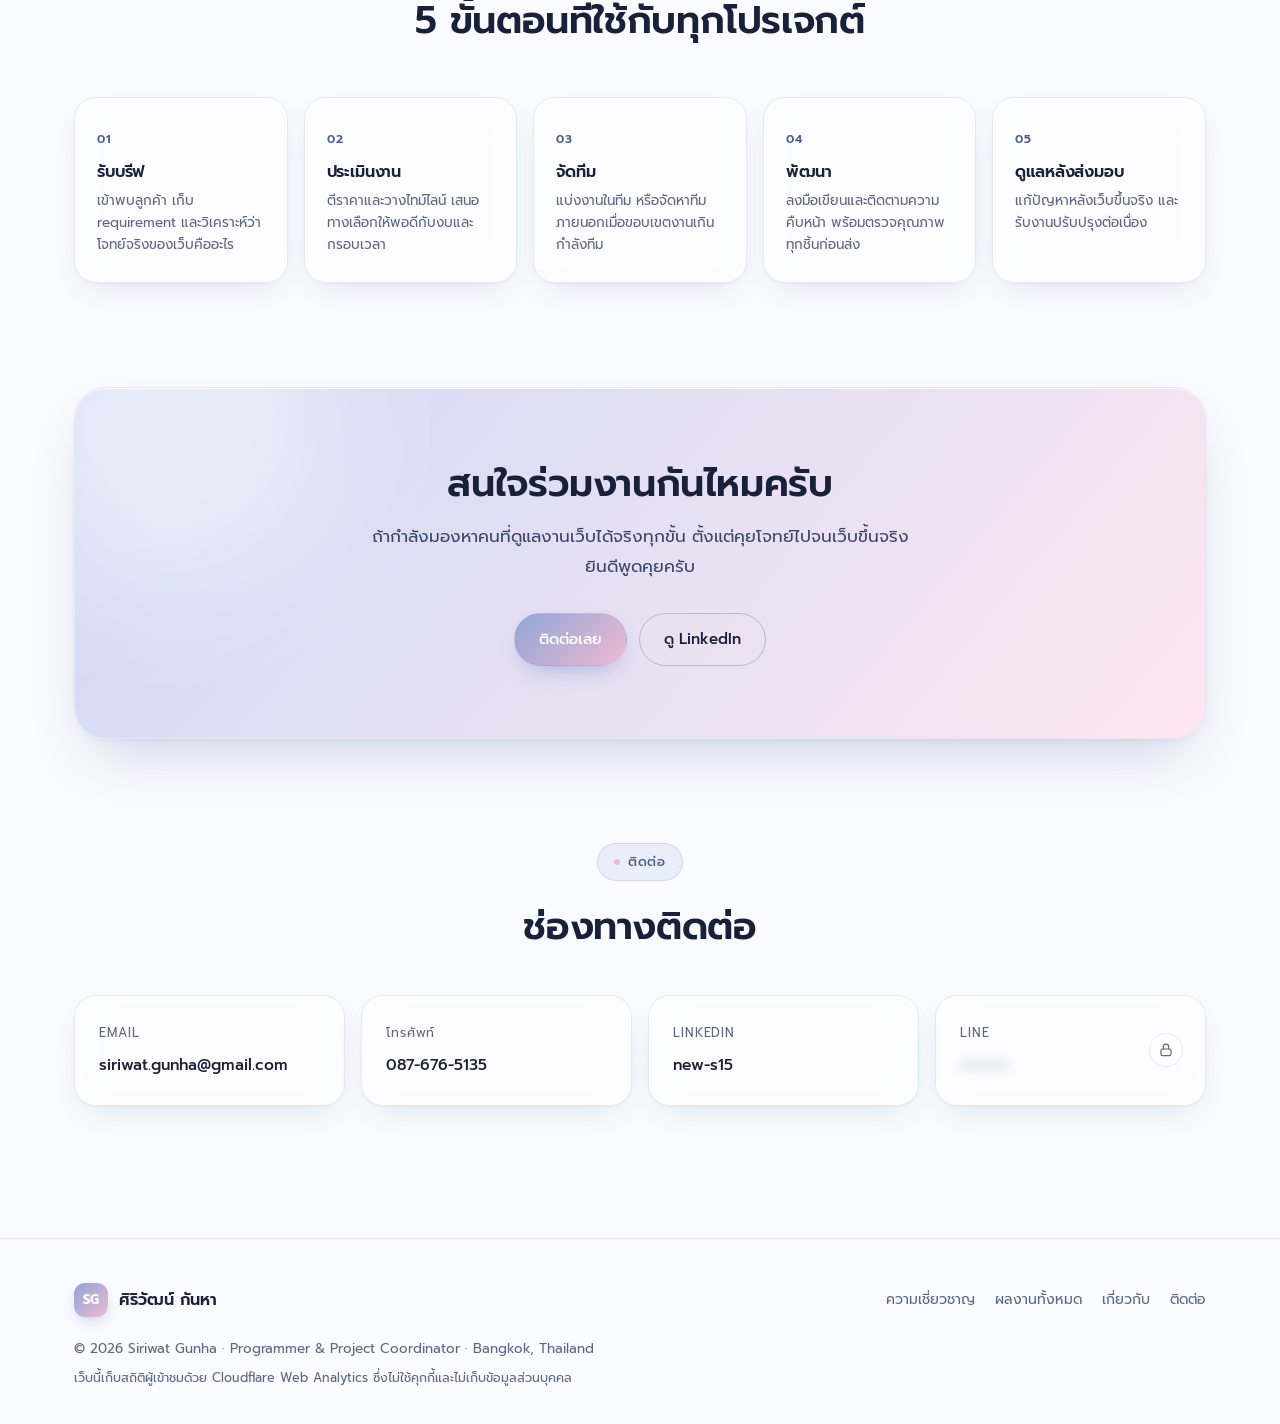
==== commit 31573d54: "Mask the Line ID behind a locked card and relabel the email CTA The real handle is no longer in the " ====
--- a/index.html
+++ b/index.html
@@ -341,7 +341,7 @@
         <h2>สนใจร่วมงานกันไหมครับ</h2>
         <p>ถ้ากำลังมองหาคนที่ดูแลงานเว็บได้จริงทุกขั้น ตั้งแต่คุยโจทย์ไปจนเว็บขึ้นจริง ยินดีพูดคุยครับ</p>
         <div class="cta-actions">
-          <a href="mailto:siriwat.gunha@gmail.com" class="btn btn-primary">ส่งอีเมลหาผม</a>
+          <a href="mailto:siriwat.gunha@gmail.com" class="btn btn-primary">ติดต่อเลย</a>
           <a href="https://www.linkedin.com/in/new-s15/" target="_blank" rel="noopener" class="btn btn-ghost">ดู LinkedIn</a>
         </div>
       </div>
@@ -359,7 +359,14 @@
         <a class="contact-card reveal" href="mailto:siriwat.gunha@gmail.com"><div class="k">Email</div><div class="v">siriwat.gunha@gmail.com</div></a>
         <a class="contact-card reveal" href="tel:0876765135"><div class="k">โทรศัพท์</div><div class="v">087-676-5135</div></a>
         <a class="contact-card reveal" href="https://www.linkedin.com/in/new-s15/" target="_blank" rel="noopener"><div class="k">LinkedIn</div><div class="v">new-s15</div></a>
-        <div class="contact-card reveal"><div class="k">Line</div><div class="v">new_gnch</div></div>
+        <!-- ไอดีจริงไม่ได้อยู่ในหน้านี้ ตัวอักษรด้านล่างเป็นจุดหลอกที่เบลอไว้เฉย ๆ -->
+        <div class="contact-card locked reveal" role="group" aria-label="Line: ไม่เปิดเผยบนเว็บไซต์">
+          <div class="k">Line</div>
+          <div class="v locked-val" aria-hidden="true">••••••••••</div>
+          <span class="lock" aria-hidden="true">
+            <svg viewBox="0 0 24 24" fill="none" stroke="currentColor" stroke-width="1.8" stroke-linecap="round" stroke-linejoin="round"><rect x="4.5" y="10.5" width="15" height="10" rx="2.5"/><path d="M8 10.5V7.2a4 4 0 0 1 8 0v3.3"/></svg>
+          </span>
+        </div>
       </div>
     </div>
   </section>
--- a/styles.css
+++ b/styles.css
@@ -508,3 +508,26 @@
   .filters{position:static;padding:14px}
   .year-head h2{font-size:22px}
 }
+
+/* ---------- locked contact card (กิมมิก ไม่ให้เปิด) ---------- */
+.contact-card.locked{
+  position:relative;
+  cursor:not-allowed;
+  -webkit-user-select:none;user-select:none;
+}
+.contact-card.locked:hover{transform:none;border-color:var(--border)}
+.contact-card.locked .locked-val{
+  filter:blur(6px);
+  opacity:.75;
+  pointer-events:none;
+  letter-spacing:.06em;
+}
+.contact-card .lock{
+  position:absolute;right:22px;top:50%;transform:translateY(-50%);
+  width:34px;height:34px;border-radius:50%;
+  display:grid;place-items:center;
+  background:var(--glass-soft);
+  border:1px solid var(--border);
+  color:var(--text-dim);
+}
+.contact-card .lock svg{width:16px;height:16px}
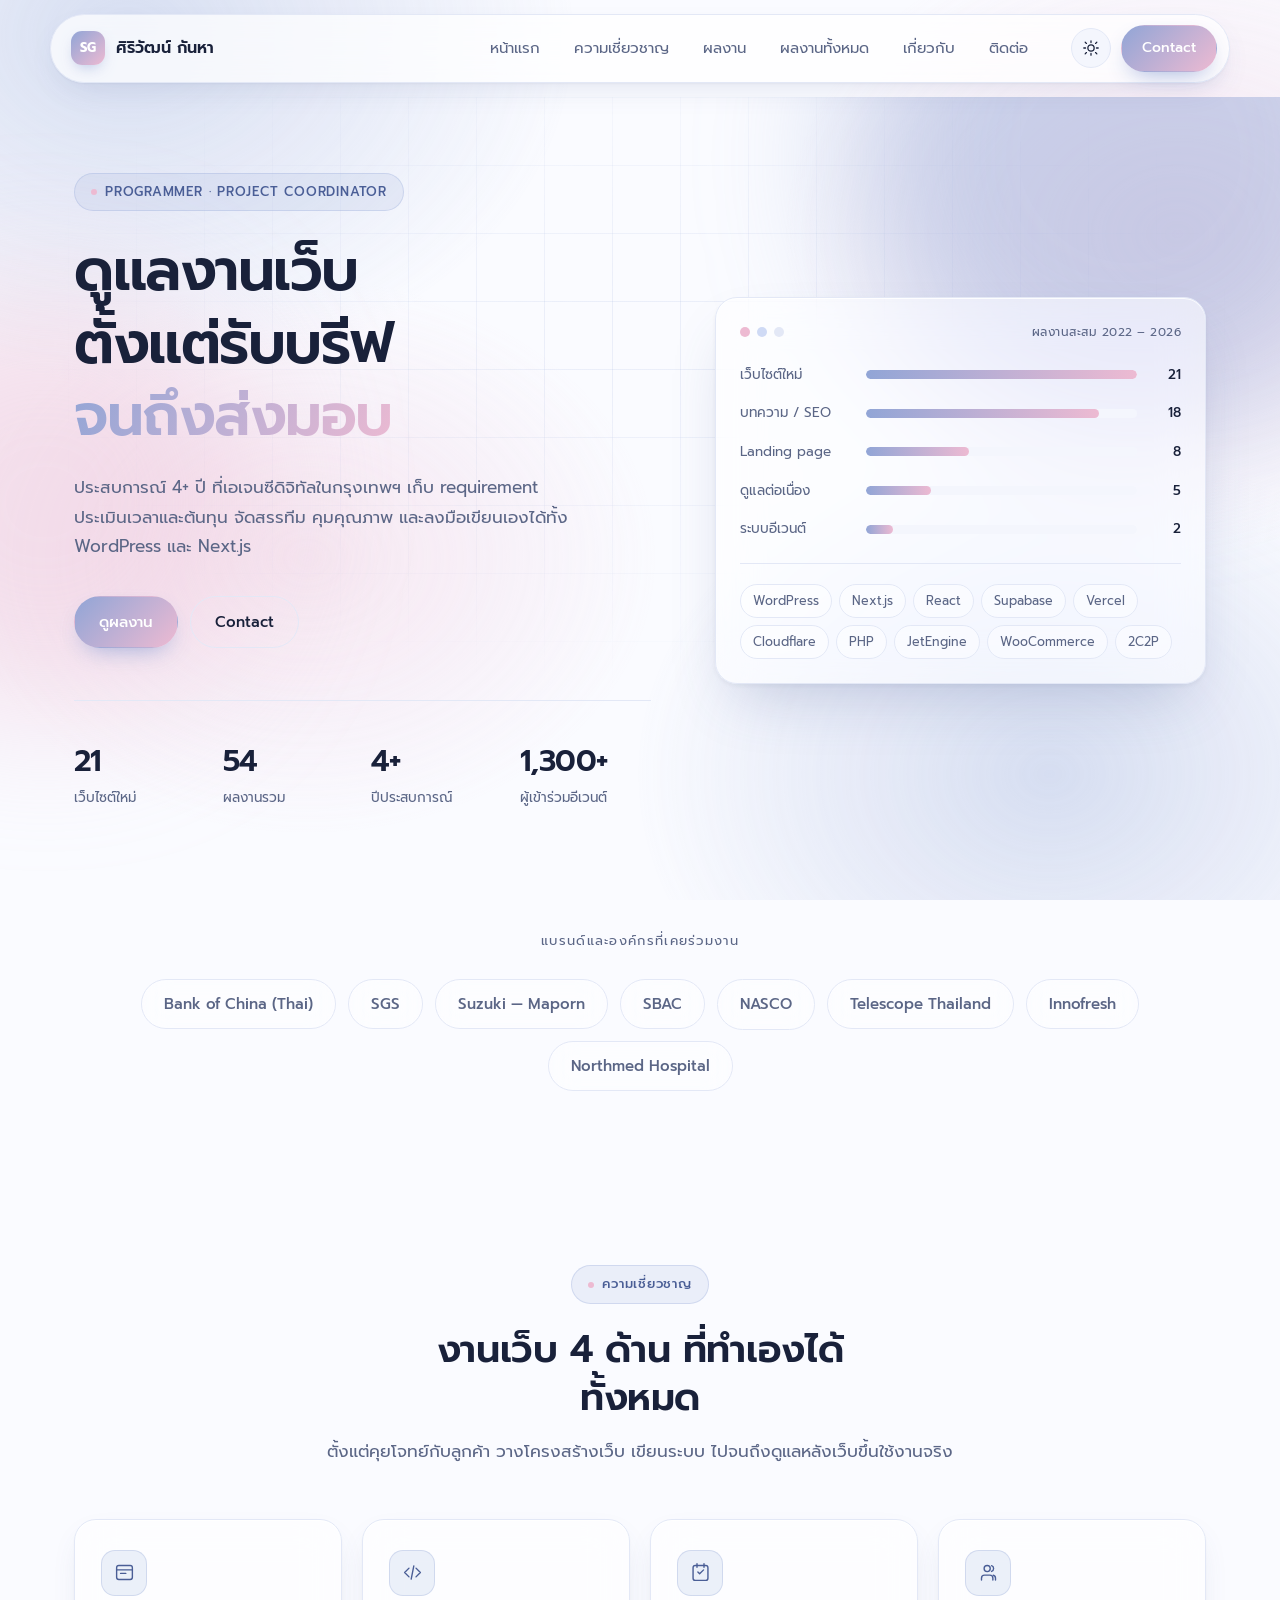
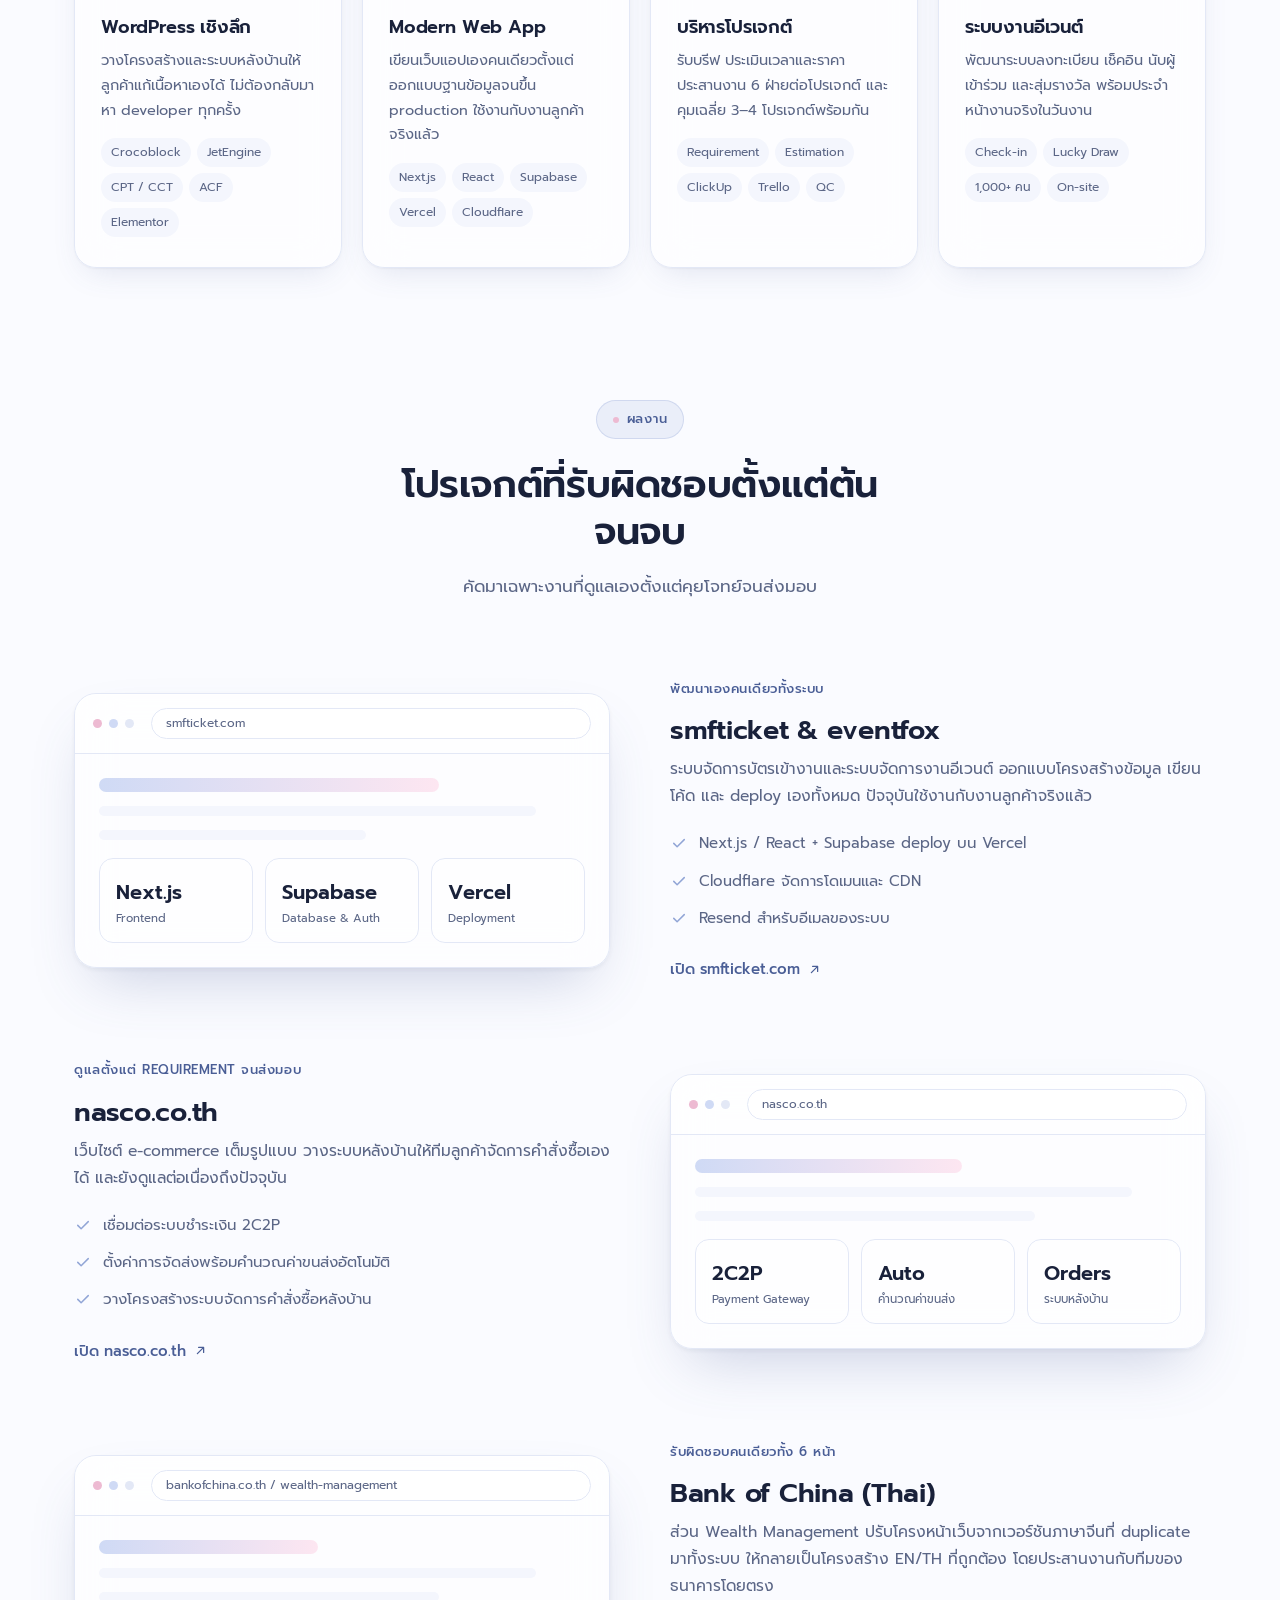
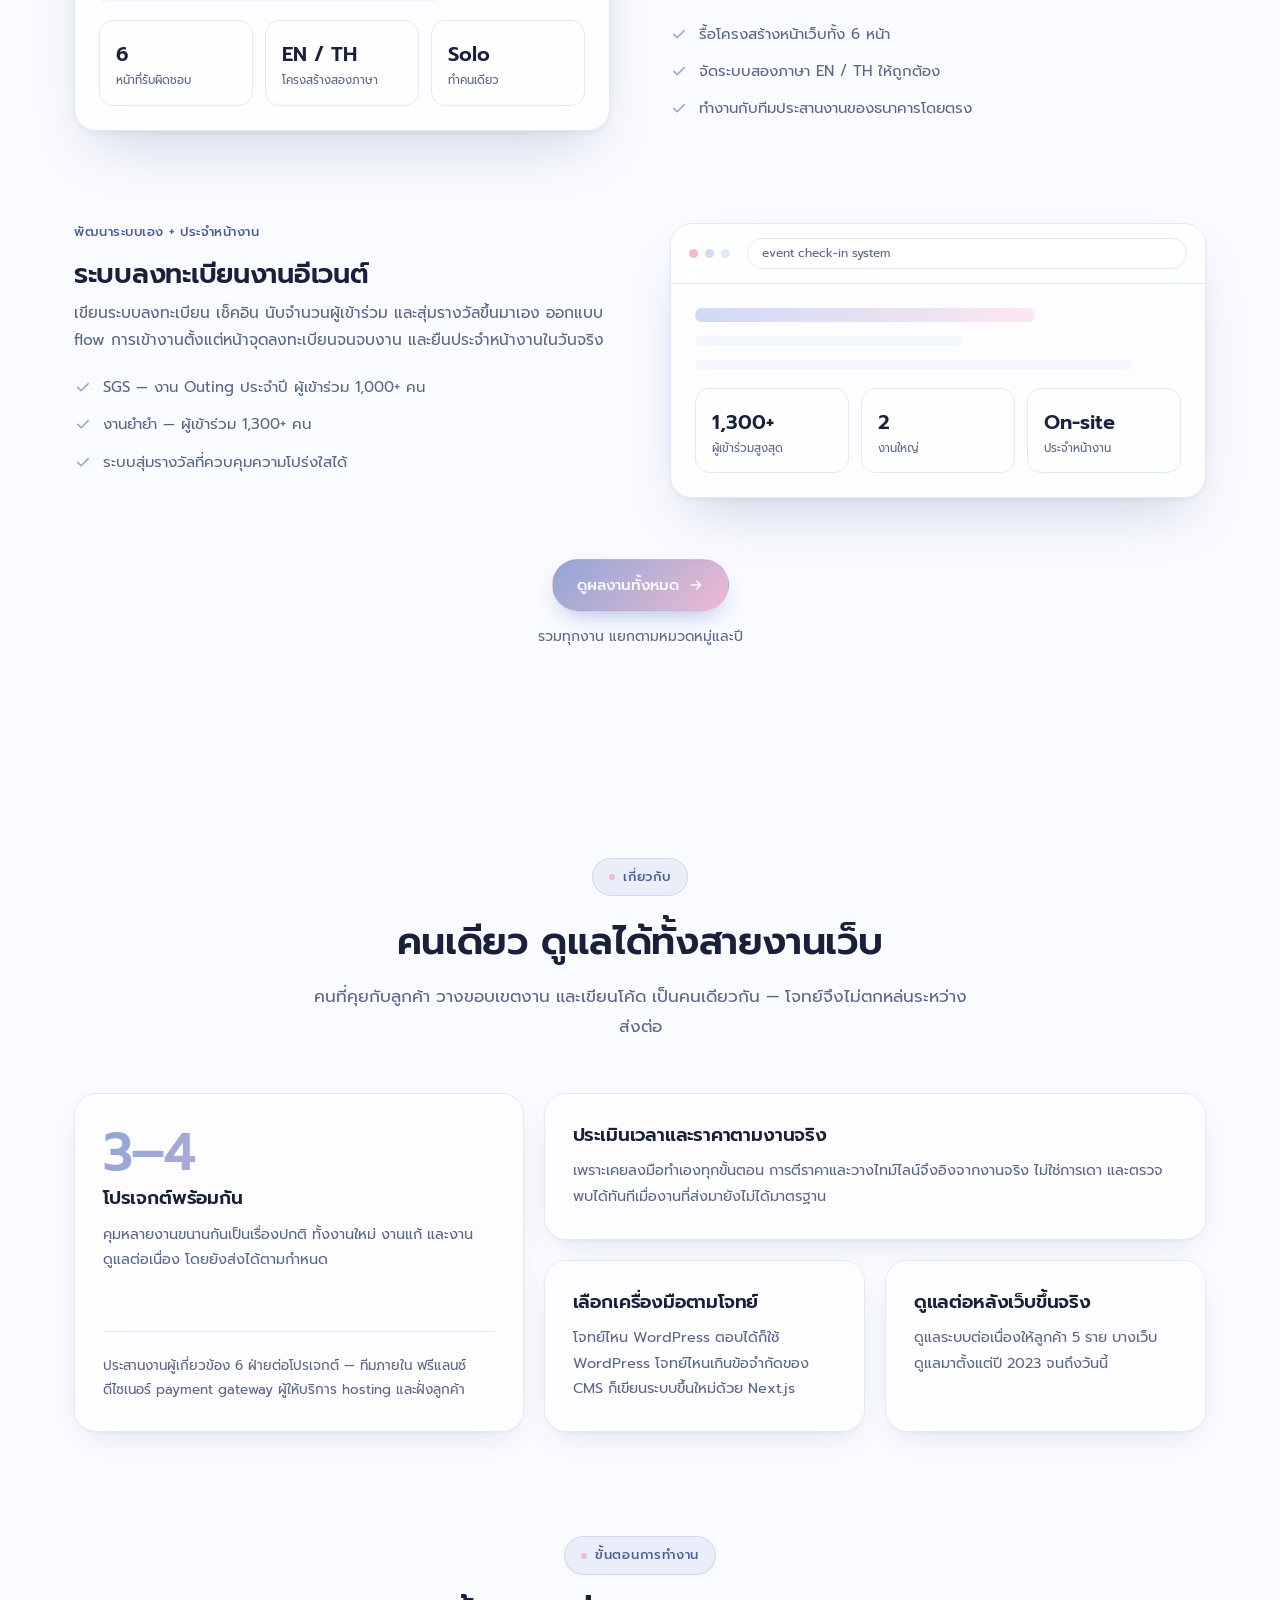
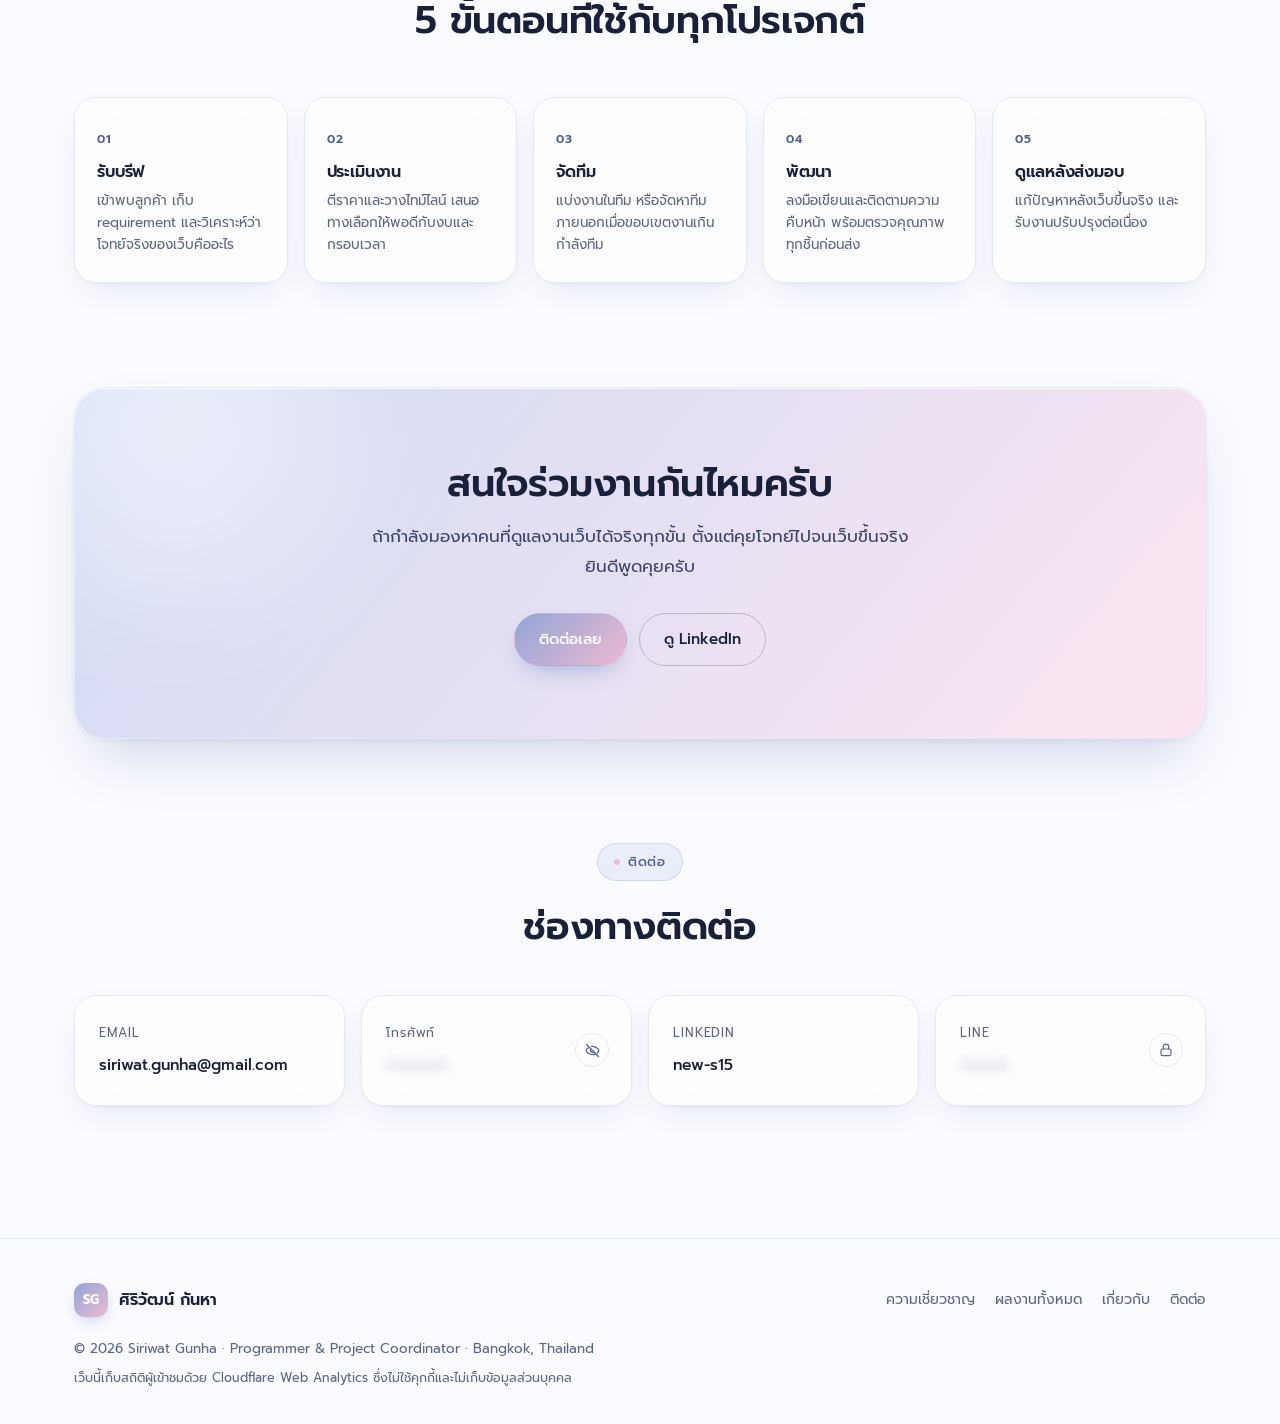
==== commit 3ffb8bd3: "Add click-to-reveal phone card and version asset URLs The number is base64 in a data attribute so pl" ====
--- a/index.html
+++ b/index.html
@@ -25,7 +25,7 @@
   // still renders in full if this script never runs.
   document.documentElement.classList.add('js');
 </script>
-<link rel="stylesheet" href="styles.css">
+<link rel="stylesheet" href="styles.css?v=3">
 </head>
 <body>
 
@@ -357,7 +357,15 @@
       </div>
       <div class="contact-grid">
         <a class="contact-card reveal" href="mailto:siriwat.gunha@gmail.com"><div class="k">Email</div><div class="v">siriwat.gunha@gmail.com</div></a>
-        <a class="contact-card reveal" href="tel:0876765135"><div class="k">โทรศัพท์</div><div class="v">087-676-5135</div></a>
+        <!-- เบอร์ถูกเข้ารหัส base64 ไว้ใน data-ph เพื่อกัน bot ที่กวาดเบอร์จากหน้าเว็บแบบดิบ ๆ -->
+        <div class="contact-card peekable reveal" role="group">
+          <div class="k">โทรศัพท์</div>
+          <div class="v masked-val" id="phoneVal" data-ph="MDg3LTY3Ni01MTM1">•••-•••-••••</div>
+          <button class="peek" type="button" id="phonePeek" aria-expanded="false" aria-controls="phoneVal" aria-label="แสดงเบอร์โทรศัพท์" title="กดเพื่อแสดงเบอร์">
+            <svg class="eye-off" viewBox="0 0 24 24" fill="none" stroke="currentColor" stroke-width="1.8" stroke-linecap="round" stroke-linejoin="round"><path d="M10.6 6.2A9.9 9.9 0 0 1 12 6.1c5 0 9 4.4 9 5.9 0 .7-.9 2.2-2.4 3.5M6.5 7.9C4.3 9.2 3 10.9 3 12c0 1.5 4 5.9 9 5.9 1.6 0 3-.4 4.3-1.1"/><path d="M9.9 9.9a3 3 0 0 0 4.2 4.2"/><path d="M3.5 3.5l17 17"/></svg>
+            <svg class="eye-on" viewBox="0 0 24 24" fill="none" stroke="currentColor" stroke-width="1.8" stroke-linecap="round" stroke-linejoin="round"><path d="M3 12s3.8-5.9 9-5.9S21 12 21 12s-3.8 5.9-9 5.9S3 12 3 12Z"/><circle cx="12" cy="12" r="2.6"/></svg>
+          </button>
+        </div>
         <a class="contact-card reveal" href="https://www.linkedin.com/in/new-s15/" target="_blank" rel="noopener"><div class="k">LinkedIn</div><div class="v">new-s15</div></a>
         <!-- ไอดีจริงไม่ได้อยู่ในหน้านี้ ตัวอักษรด้านล่างเป็นจุดหลอกที่เบลอไว้เฉย ๆ -->
         <div class="contact-card locked reveal" role="group" aria-label="Line: ไม่เปิดเผยบนเว็บไซต์">
@@ -428,9 +436,37 @@
     io.observe(el);
   });
 
+  // เบอร์โทร: กดรูปตาเพื่อสลับซ่อน/แสดง
+  var peek = document.getElementById('phonePeek');
+  var phone = document.getElementById('phoneVal');
+  if (peek && phone) {
+    var masked = phone.textContent;
+    peek.addEventListener('click', function () {
+      var open = peek.getAttribute('aria-expanded') === 'true';
+      if (open) {
+        phone.textContent = masked;
+        phone.classList.remove('shown');
+        peek.setAttribute('aria-expanded', 'false');
+        peek.setAttribute('aria-label', 'แสดงเบอร์โทรศัพท์');
+        peek.title = 'กดเพื่อแสดงเบอร์';
+      } else {
+        var num = atob(phone.dataset.ph);
+        phone.textContent = '';
+        var a = document.createElement('a');
+        a.href = 'tel:' + num.replace(/-/g, '');
+        a.textContent = num;
+        phone.appendChild(a);
+        phone.classList.add('shown');
+        peek.setAttribute('aria-expanded', 'true');
+        peek.setAttribute('aria-label', 'ซ่อนเบอร์โทรศัพท์');
+        peek.title = 'กดเพื่อซ่อนเบอร์';
+      }
+    });
+  }
+
   document.getElementById('yr').textContent = new Date().getFullYear();
 })();
 </script>
-<script src="analytics.js"></script>
+<script src="analytics.js?v=3"></script>
 </body>
 </html>
--- a/styles.css
+++ b/styles.css
@@ -531,3 +531,30 @@
   color:var(--text-dim);
 }
 .contact-card .lock svg{width:16px;height:16px}
+
+/* ---------- peekable contact card (เบอร์โทร กดเพื่อเปิด) ---------- */
+.contact-card.peekable{position:relative}
+.contact-card .masked-val{
+  filter:blur(6px);
+  opacity:.75;
+  letter-spacing:.06em;
+  transition:filter .25s ease, opacity .25s ease;
+}
+.contact-card .masked-val.shown{filter:none;opacity:1}
+.contact-card .masked-val a{color:inherit}
+.contact-card .masked-val a:hover{text-decoration:underline}
+.peek{
+  position:absolute;right:22px;top:50%;transform:translateY(-50%);
+  width:34px;height:34px;border-radius:50%;
+  display:grid;place-items:center;cursor:pointer;
+  background:var(--glass-soft);
+  border:1px solid var(--border);
+  color:var(--text-dim);
+  transition:color .2s ease,border-color .2s ease,transform .2s ease;
+}
+.peek:hover{color:var(--text);border-color:var(--accent);transform:translateY(-50%) scale(1.06)}
+.peek:focus-visible{outline:2px solid var(--accent);outline-offset:2px}
+.peek svg{width:17px;height:17px}
+.peek .eye-on{display:none}
+.peek[aria-expanded="true"] .eye-off{display:none}
+.peek[aria-expanded="true"] .eye-on{display:block}
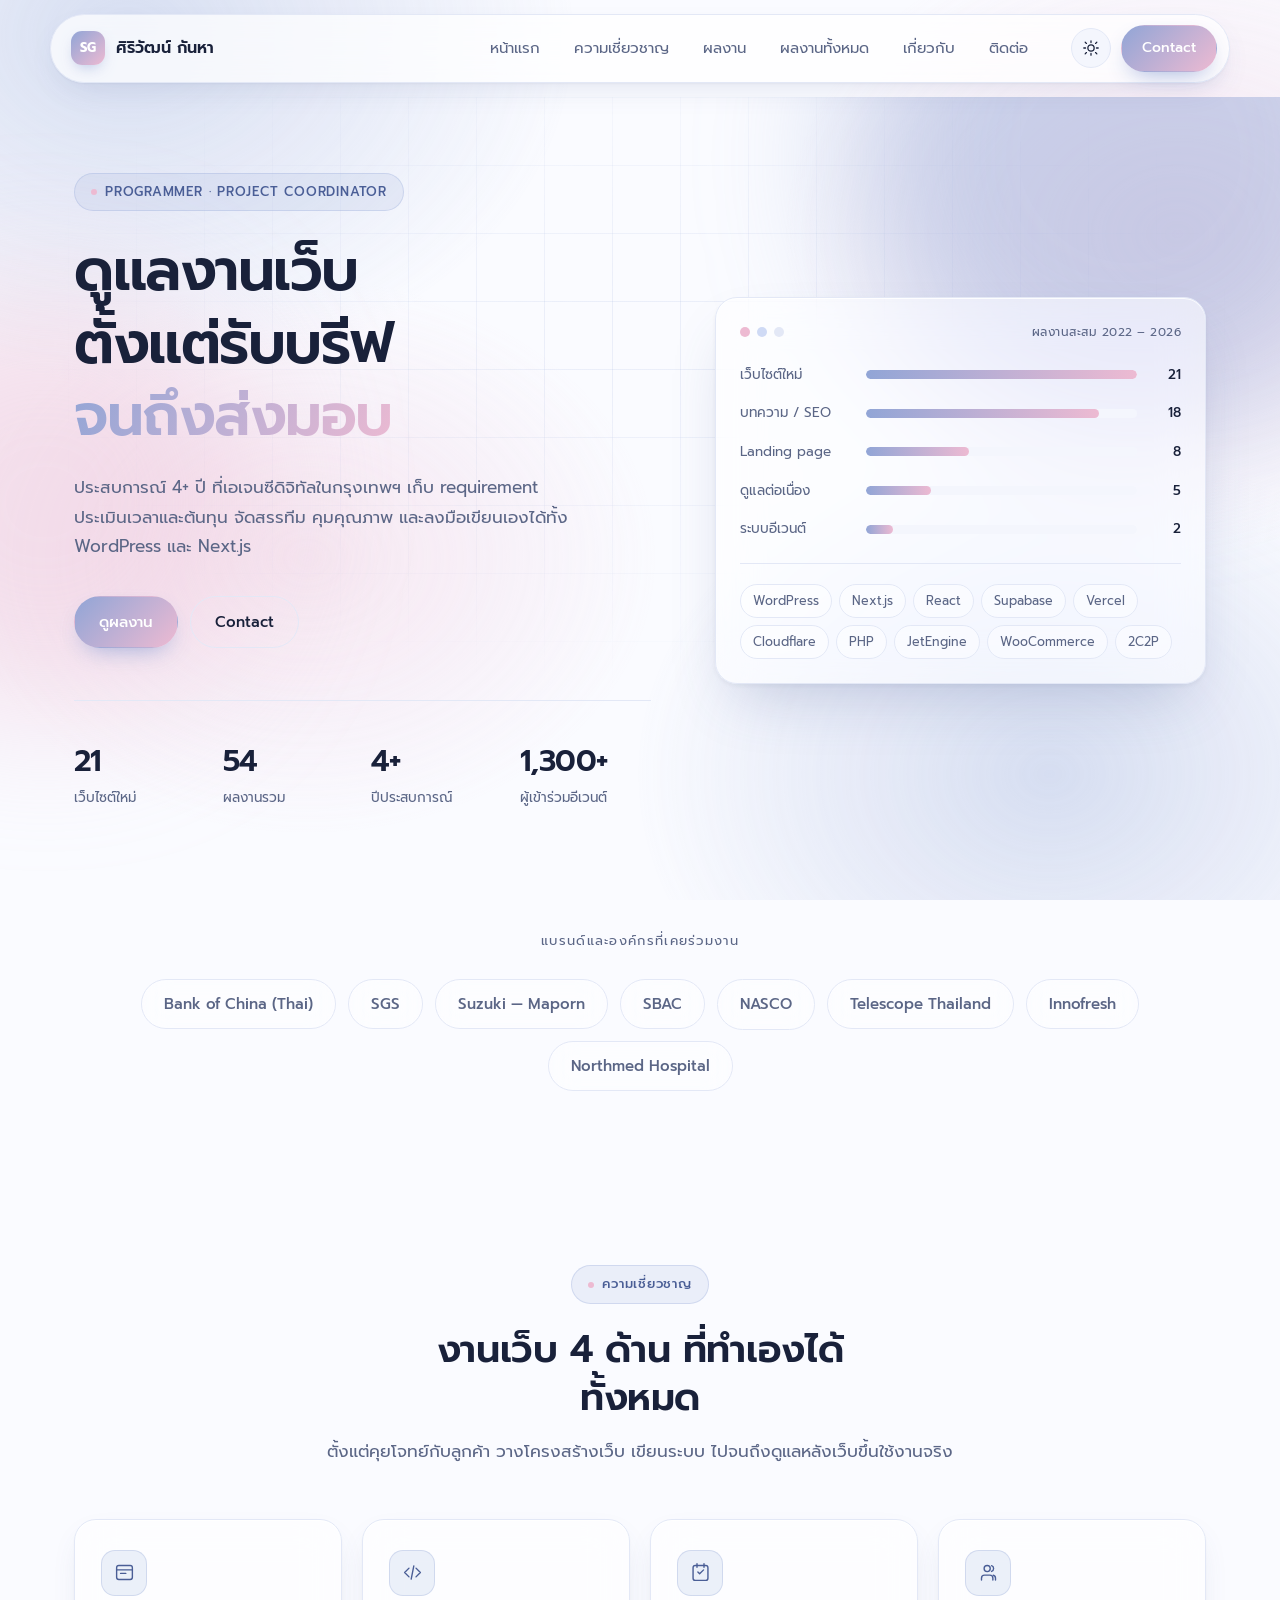
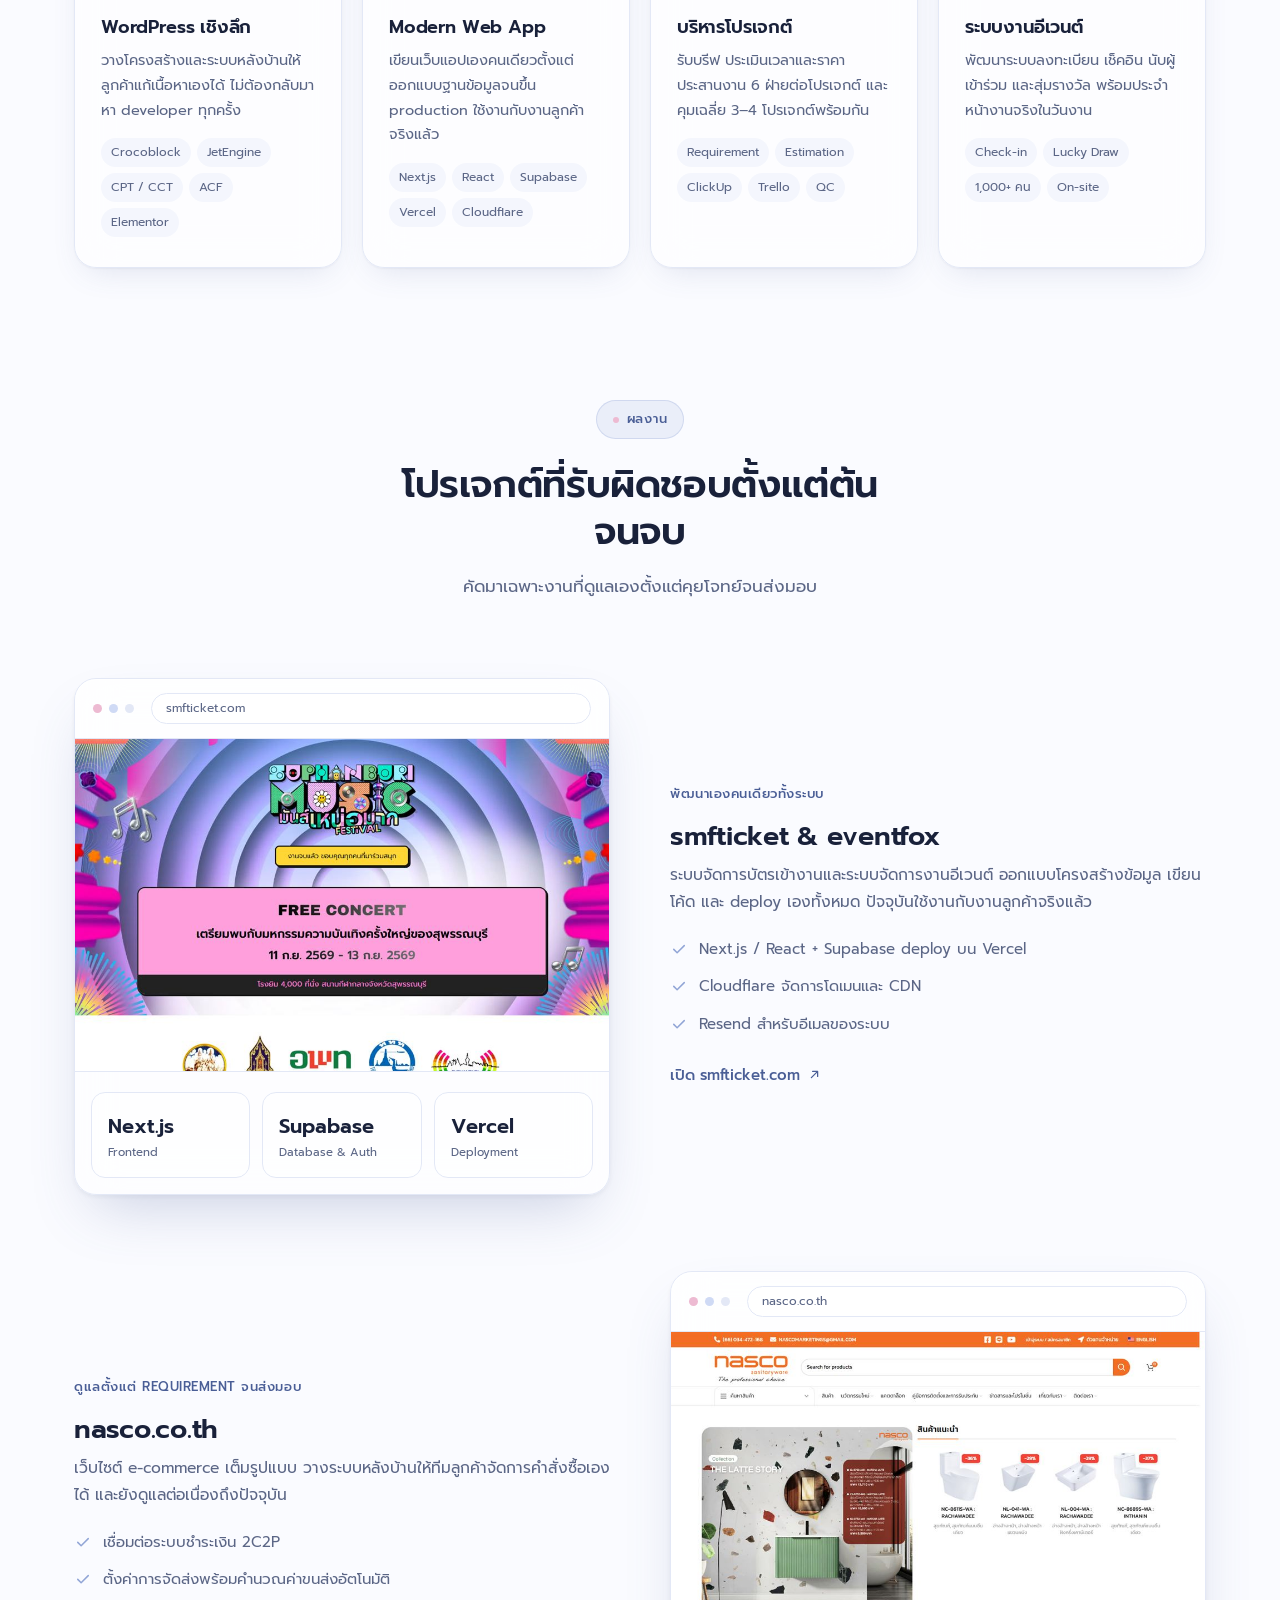
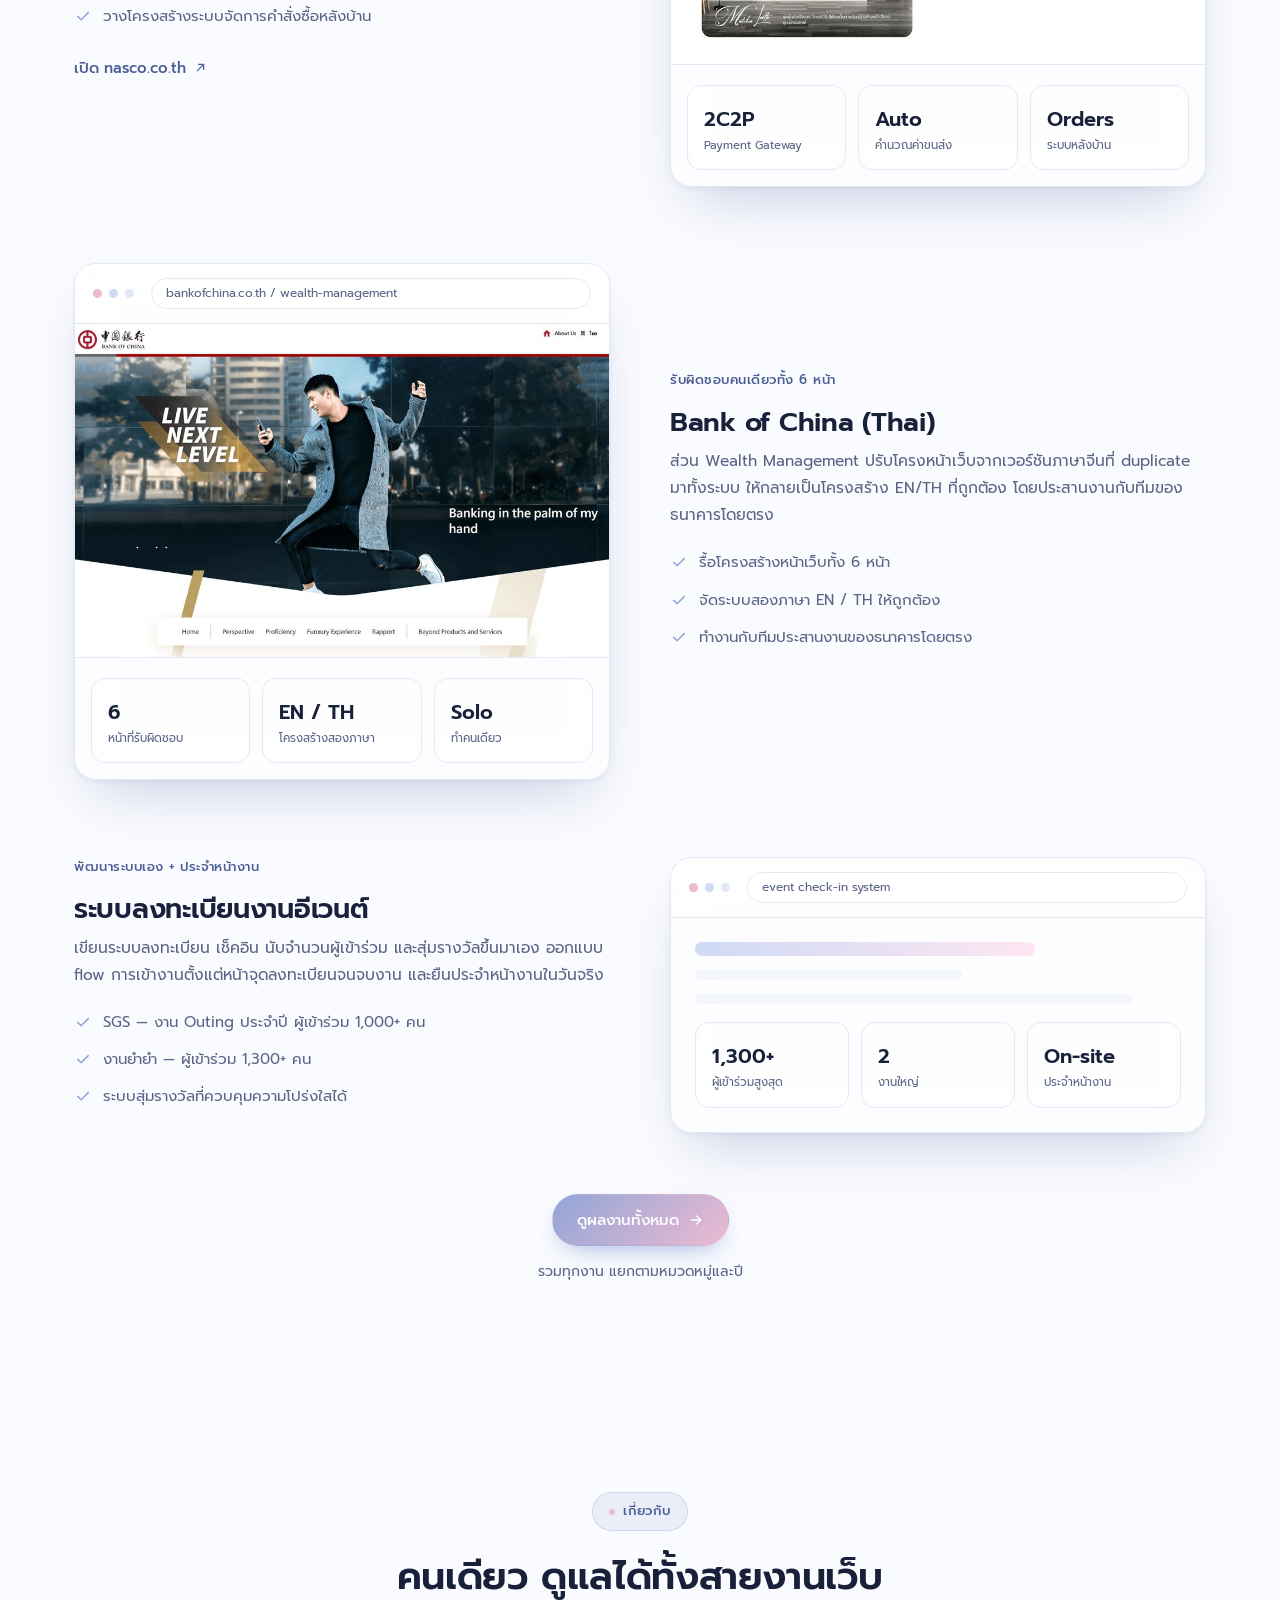
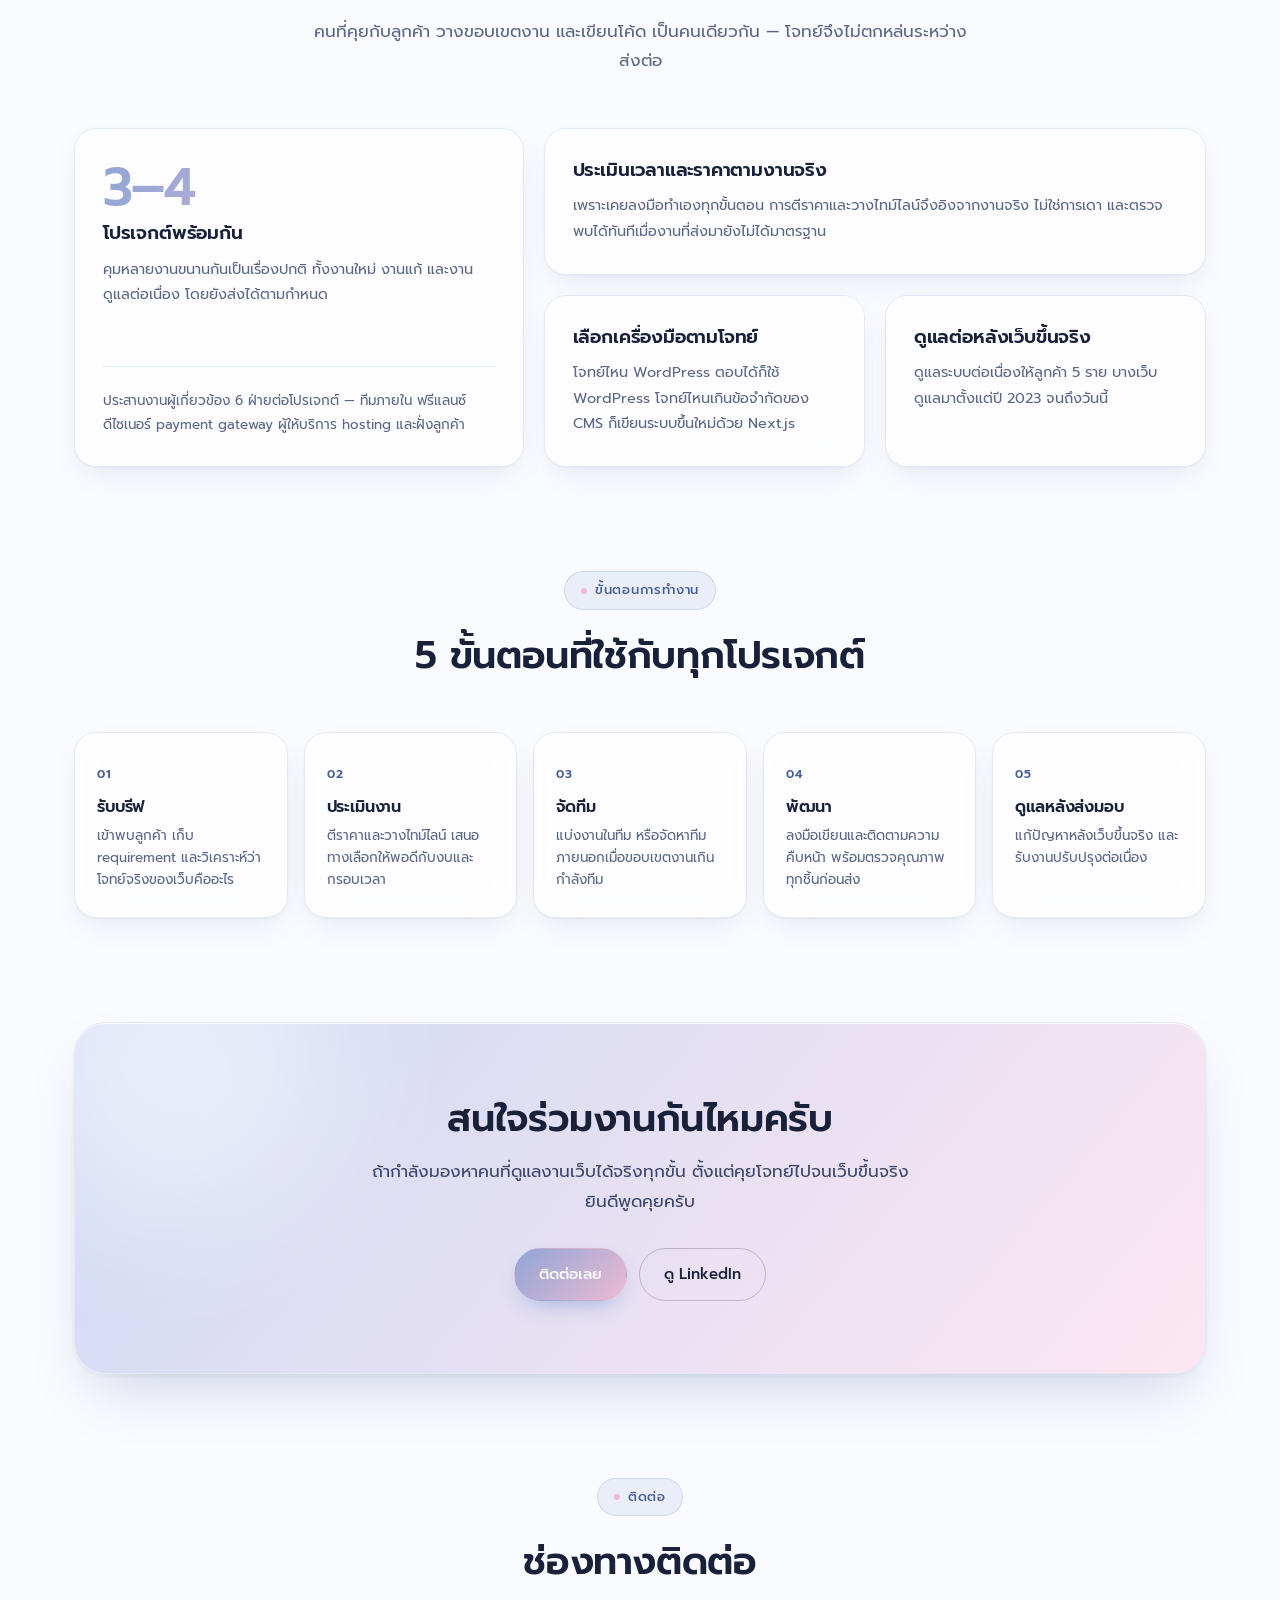
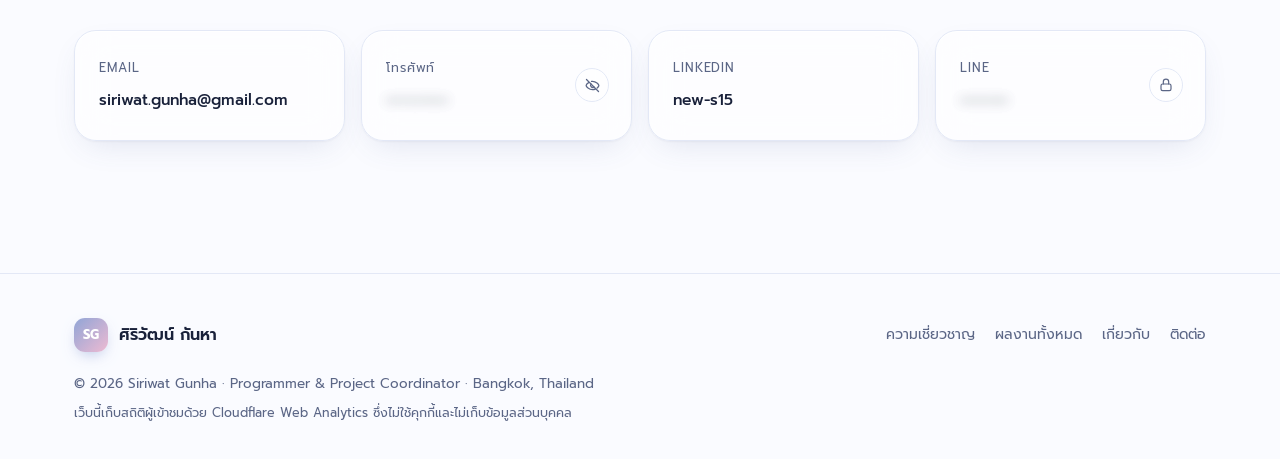
==== commit 27307f30: "Show real screenshots in the homepage project frames The smfticket, NASCO and Bank of China browser " ====
--- a/index.html
+++ b/index.html
@@ -25,7 +25,7 @@
   // still renders in full if this script never runs.
   document.documentElement.classList.add('js');
 </script>
-<link rel="stylesheet" href="styles.css?v=3">
+<link rel="stylesheet" href="styles.css?v=5">
 </head>
 <body>
 
@@ -174,10 +174,10 @@
         </div>
         <div class="mock reveal">
           <div class="mock-head"><i></i><i></i><i></i><div class="url">smfticket.com</div></div>
+          <a class="mock-shot" href="https://smfticket.com" target="_blank" rel="noopener" aria-label="เปิดเว็บ smfticket.com">
+            <img src="covers/smfticket-com.jpg?v=5" alt="ภาพหน้าเว็บ smfticket.com" loading="lazy" decoding="async" width="960" height="600">
+          </a>
           <div class="mock-body">
-            <div class="line accent w70"></div>
-            <div class="line w90"></div>
-            <div class="line w55"></div>
             <div class="mock-tiles">
               <div class="tile"><div class="t-n">Next.js</div><div class="t-l">Frontend</div></div>
               <div class="tile"><div class="t-n">Supabase</div><div class="t-l">Database &amp; Auth</div></div>
@@ -203,10 +203,10 @@
         </div>
         <div class="mock reveal">
           <div class="mock-head"><i></i><i></i><i></i><div class="url">nasco.co.th</div></div>
+          <a class="mock-shot" href="https://nasco.co.th" target="_blank" rel="noopener" aria-label="เปิดเว็บ nasco.co.th">
+            <img src="covers/nasco-co-th.jpg?v=5" alt="ภาพหน้าเว็บ nasco.co.th" loading="lazy" decoding="async" width="960" height="600">
+          </a>
           <div class="mock-body">
-            <div class="line accent w55"></div>
-            <div class="line w90"></div>
-            <div class="line w70"></div>
             <div class="mock-tiles">
               <div class="tile"><div class="t-n">2C2P</div><div class="t-l">Payment Gateway</div></div>
               <div class="tile"><div class="t-n">Auto</div><div class="t-l">คำนวณค่าขนส่ง</div></div>
@@ -230,10 +230,10 @@
         </div>
         <div class="mock reveal">
           <div class="mock-head"><i></i><i></i><i></i><div class="url">bankofchina.co.th / wealth-management</div></div>
+          <a class="mock-shot" href="https://www.bankofchina.co.th/dam/en-th/segment/Wealth-Management/en/wealth-management.html" target="_blank" rel="noopener" aria-label="เปิดเว็บ Bank of China (Thai) — Wealth Management">
+            <img src="covers/www-bankofchina-co-th-dam-en-th-segment-wealth-management-en-wealth-management.jpg?v=5" alt="ภาพหน้าเว็บ Bank of China (Thai) — Wealth Management" loading="lazy" decoding="async" width="960" height="600">
+          </a>
           <div class="mock-body">
-            <div class="line accent w45"></div>
-            <div class="line w90"></div>
-            <div class="line w70"></div>
             <div class="mock-tiles">
               <div class="tile"><div class="t-n">6</div><div class="t-l">หน้าที่รับผิดชอบ</div></div>
               <div class="tile"><div class="t-n">EN / TH</div><div class="t-l">โครงสร้างสองภาษา</div></div>
@@ -467,6 +467,6 @@
   document.getElementById('yr').textContent = new Date().getFullYear();
 })();
 </script>
-<script src="analytics.js?v=3"></script>
+<script src="analytics.js?v=5"></script>
 </body>
 </html>
--- a/styles.css
+++ b/styles.css
@@ -558,3 +558,58 @@
 .peek .eye-on{display:none}
 .peek[aria-expanded="true"] .eye-off{display:none}
 .peek[aria-expanded="true"] .eye-on{display:block}
+
+/* ---------- work card cover image ---------- */
+.work-card{overflow:hidden}
+.work-card .thumb{
+  position:relative;
+  margin:-22px -22px 8px;
+  aspect-ratio:16/10;
+  overflow:hidden;
+  background:var(--glass-soft);
+  border-bottom:1px solid var(--border);
+}
+.work-card .thumb img{
+  display:block;width:100%;height:100%;
+  object-fit:cover;object-position:top center;
+  transition:transform .5s cubic-bezier(.22,.8,.3,1);
+}
+a.work-card:hover .thumb img{transform:scale(1.04)}
+.work-card .thumb.ph{
+  display:grid;place-items:center;text-align:center;padding:18px;
+  background:linear-gradient(135deg,var(--blue-soft),var(--pink-soft));
+}
+:root[data-theme="dark"] .work-card .thumb.ph{
+  background:linear-gradient(135deg,#243156,#3C2B41);
+}
+.work-card .thumb.ph .ph-ico{
+  width:46px;height:46px;border-radius:14px;margin:0 auto 10px;
+  display:grid;place-items:center;
+  background:rgba(255,255,255,.55);color:#4A5E96;
+}
+:root[data-theme="dark"] .work-card .thumb.ph .ph-ico{background:rgba(255,255,255,.08);color:var(--accent-ink)}
+.work-card .thumb.ph .ph-ico svg{width:22px;height:22px}
+.work-card .thumb.ph .ph-txt{font-size:13px;font-weight:500;color:#3B456B;line-height:1.45}
+:root[data-theme="dark"] .work-card .thumb.ph .ph-txt{color:var(--text-dim)}
+
+/* ---------- homepage project screenshot inside the browser frame ---------- */
+.mock-shot{
+  display:block;
+  aspect-ratio:16/10;
+  overflow:hidden;
+  background:var(--glass-soft);
+  border-bottom:1px solid var(--border);
+}
+.mock-shot img{
+  display:block;width:100%;height:100%;
+  object-fit:cover;object-position:top center;
+  transition:transform .6s cubic-bezier(.22,.8,.3,1);
+}
+.mock:hover .mock-shot img{transform:scale(1.03)}
+.mock-shot + .mock-body{padding:16px}
+@media (max-width:560px){
+  .mock-shot + .mock-body .mock-tiles{grid-template-columns:repeat(3,1fr);gap:8px}
+  .mock-shot + .mock-body .tile{padding:10px 8px}
+  .mock-shot + .mock-body .tile .t-n{font-size:14px}
+  .mock-shot + .mock-body .tile .t-l{font-size:10.5px}
+}
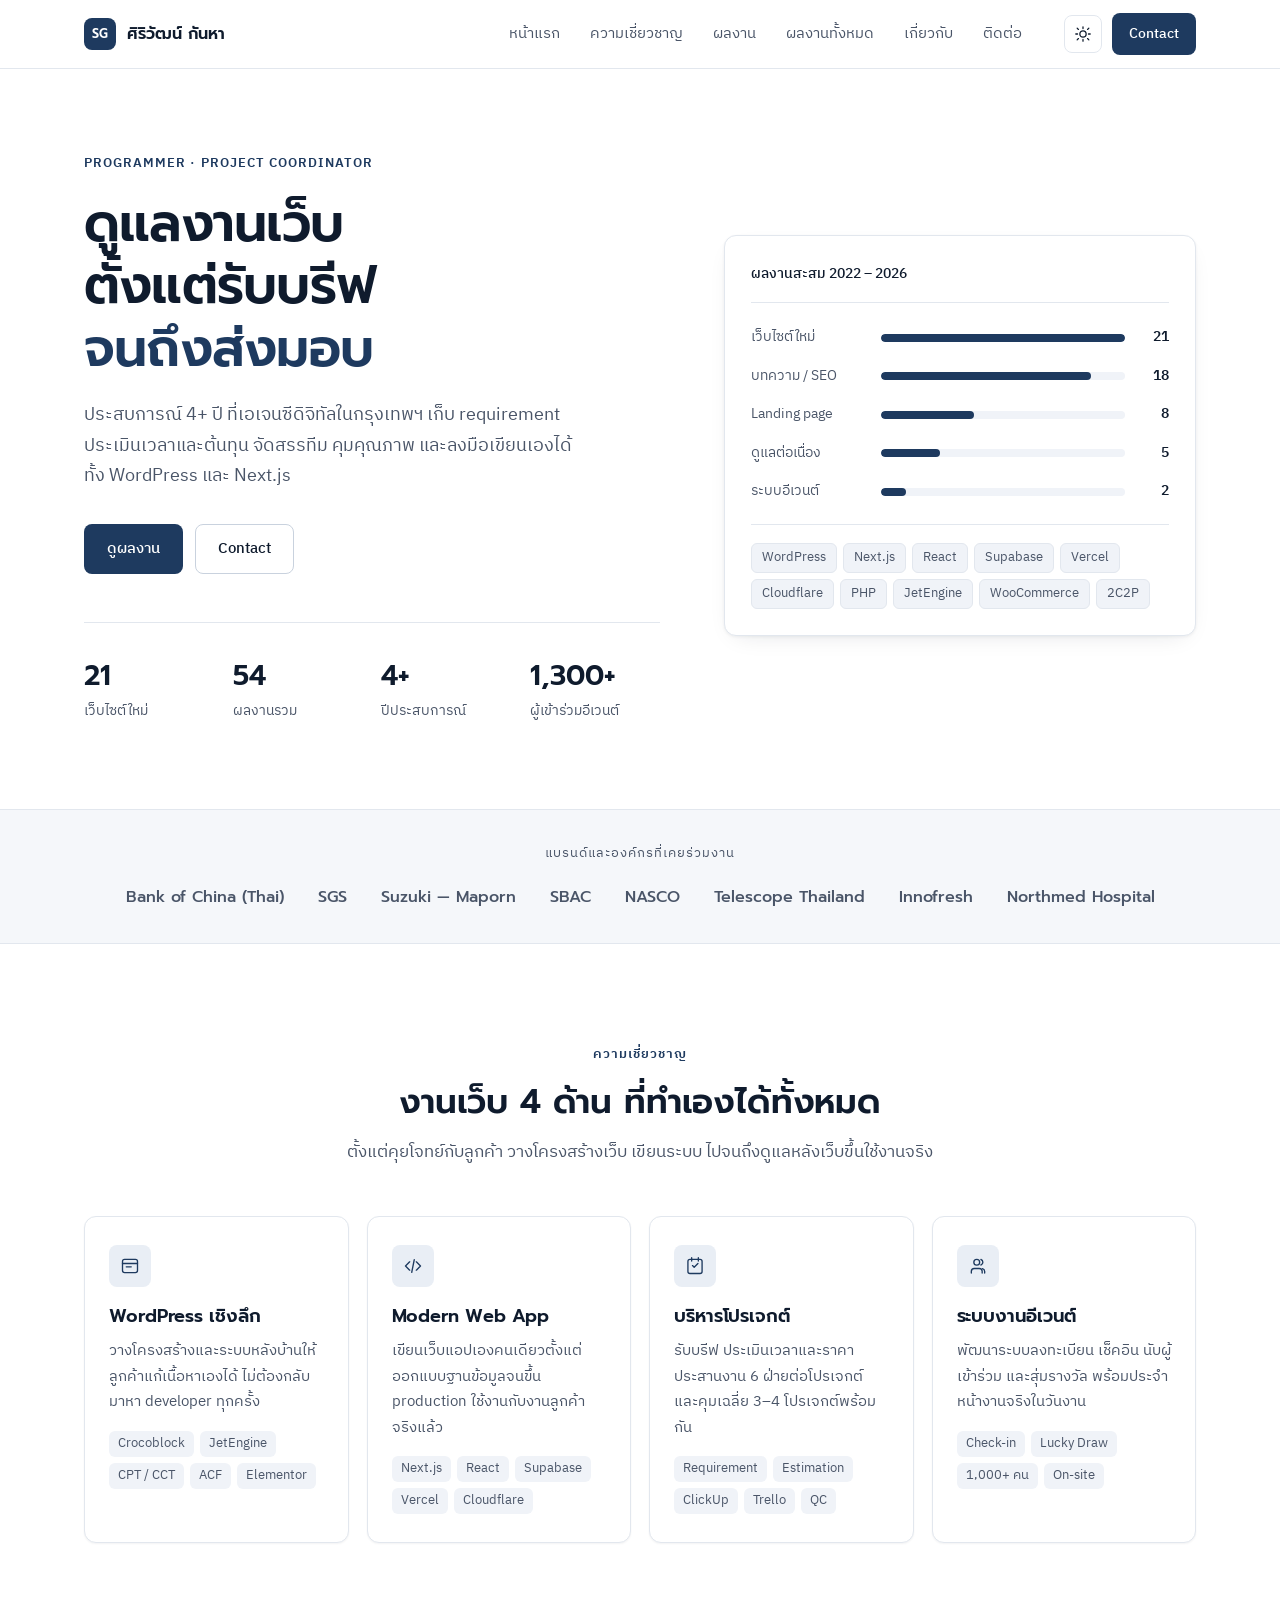
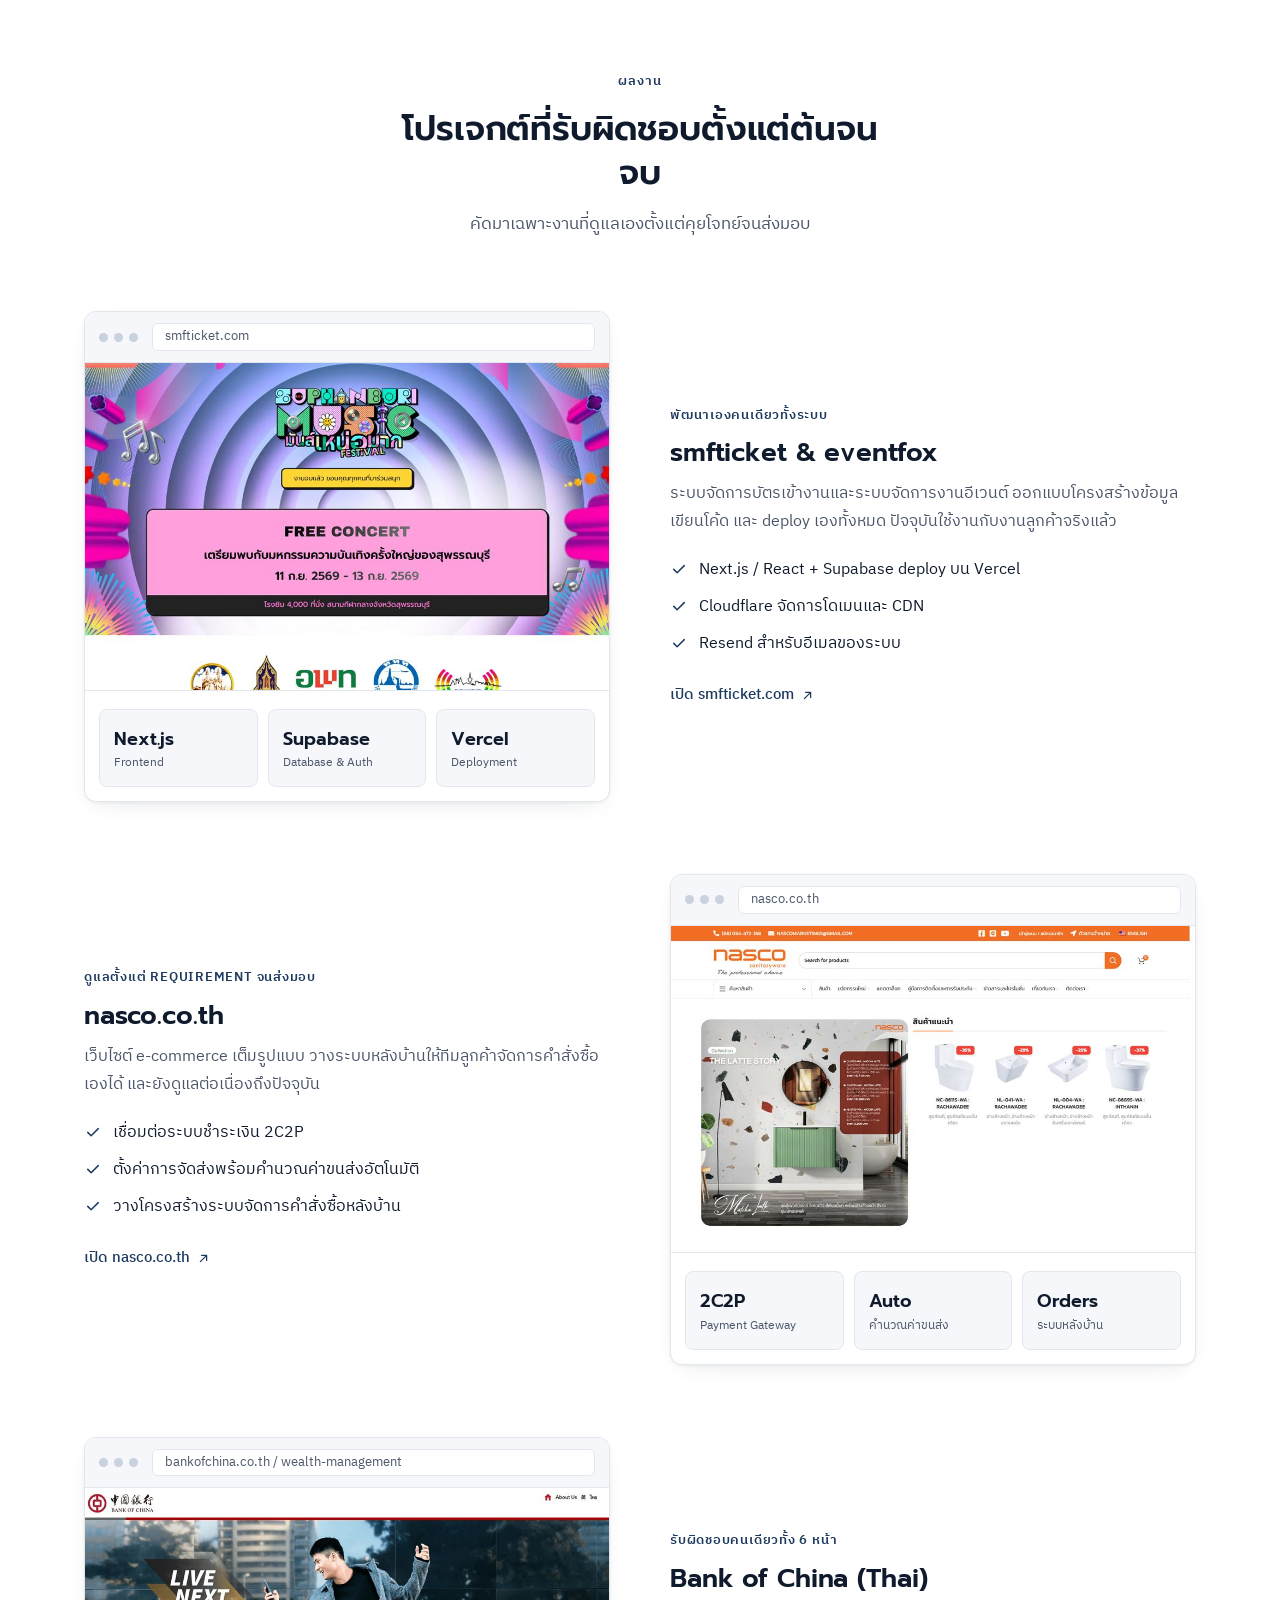
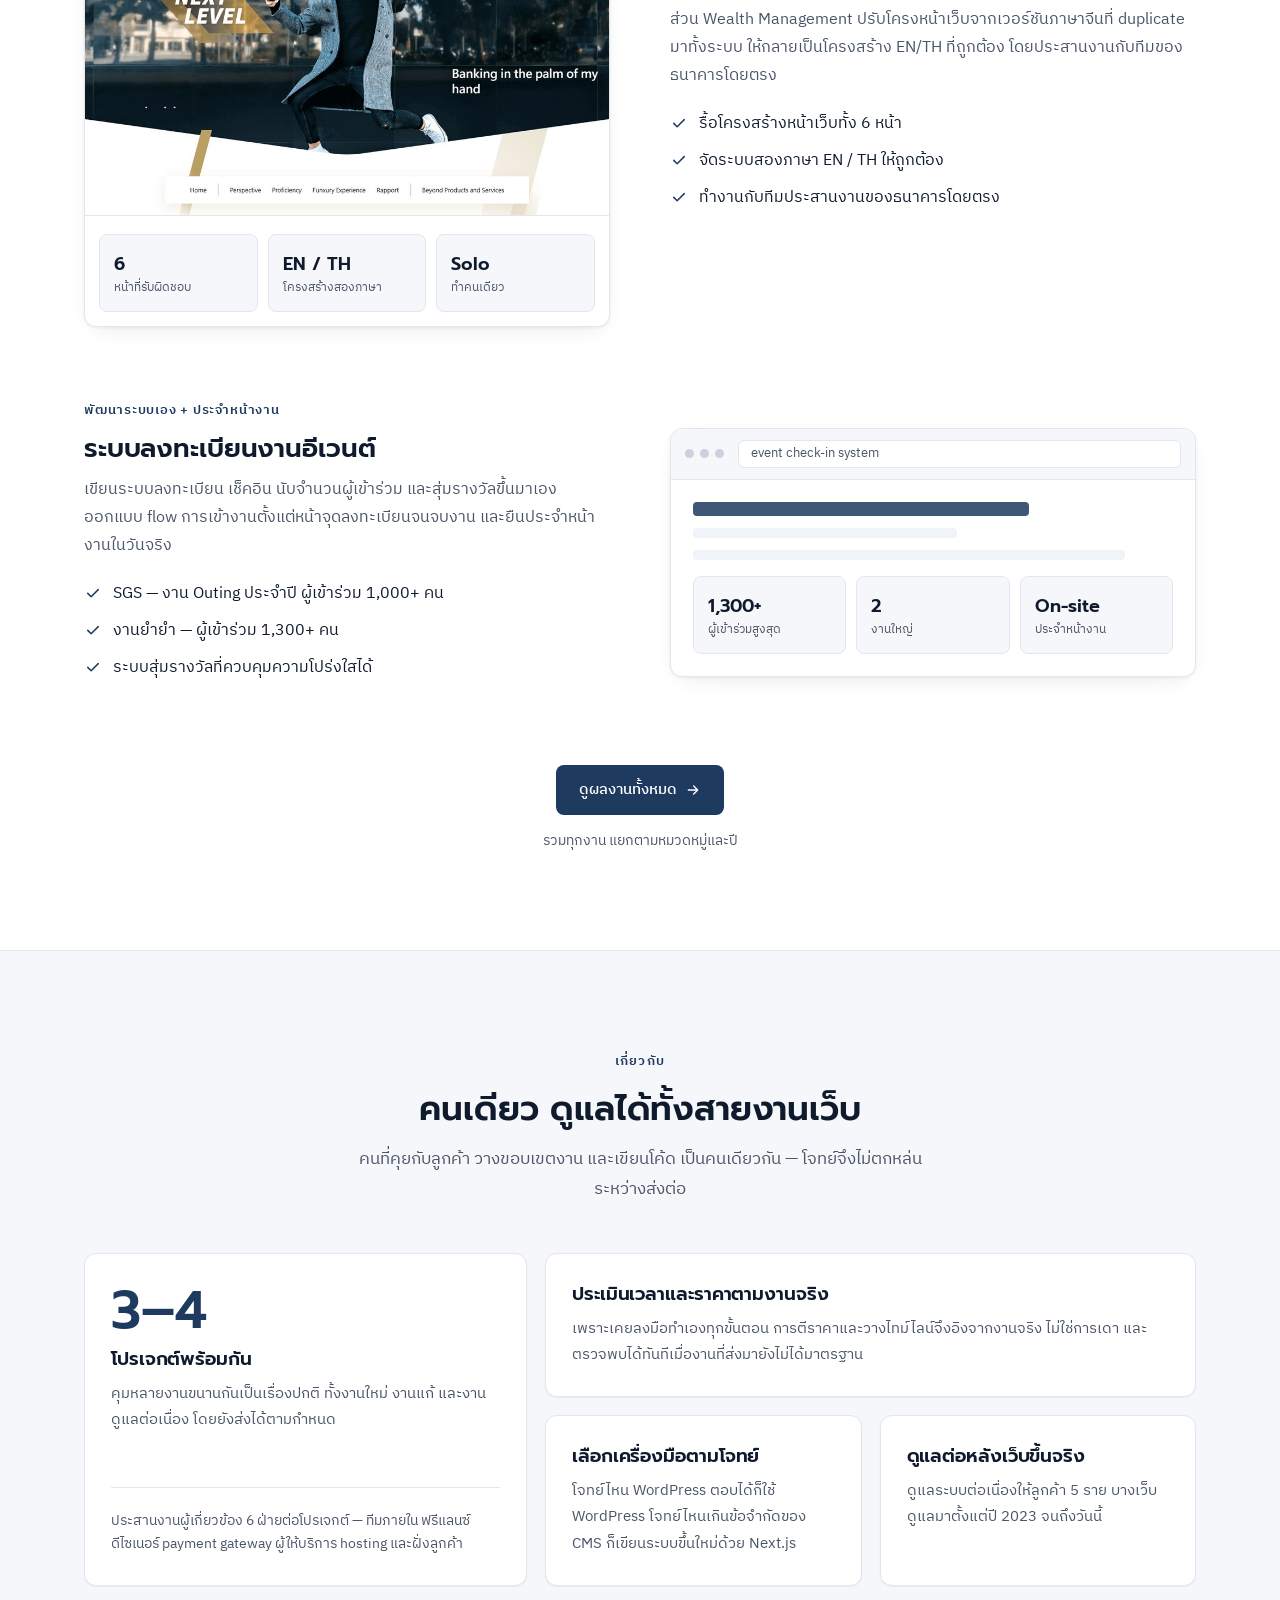
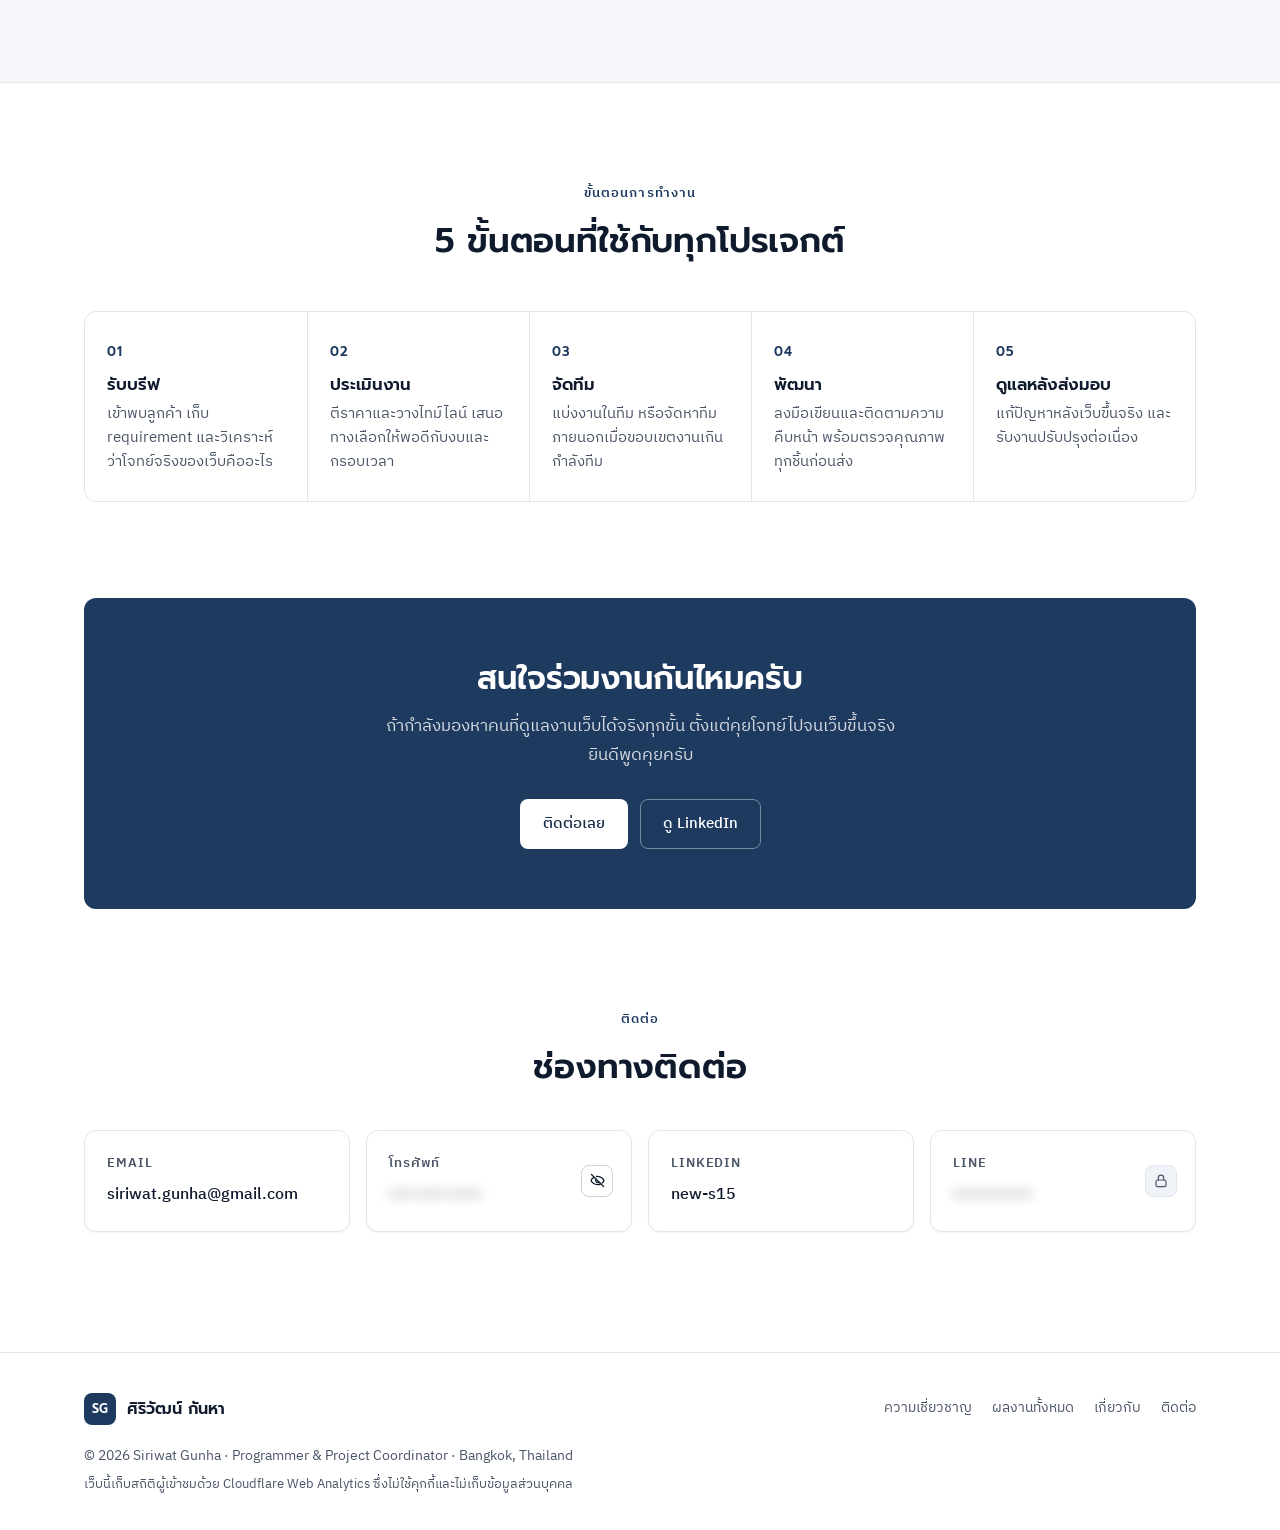
==== commit a195cfcf: "Restyle to a navy, neutral theme and add search-engine metadata Drop the glass, gradients and ambien" ====
--- a/index.html
+++ b/index.html
@@ -3,11 +3,19 @@
 <head>
 <meta charset="utf-8">
 <meta name="viewport" content="width=device-width, initial-scale=1">
-<title>ศิริวัฒน์ กันหา — Programmer &amp; Project Coordinator</title>
+<title>ศิริวัฒน์ กันหา (Siriwat Gunha) — Programmer &amp; Project Coordinator</title>
 <meta name="description" content="พอร์ตโฟลิโอของศิริวัฒน์ กันหา — Programmer และ Project Coordinator ประสบการณ์ 4+ ปี ดูแลงานเว็บตั้งแต่รับบรีฟจนส่งมอบ ทำได้ทั้ง WordPress และ Next.js">
+<link rel="canonical" href="https://znewtwo.github.io/siriwat-portfolio/">
+<meta property="og:type" content="website">
+<meta property="og:url" content="https://znewtwo.github.io/siriwat-portfolio/">
+<meta property="og:title" content="ศิริวัฒน์ กันหา (Siriwat Gunha) — Programmer & Project Coordinator">
+<meta property="og:description" content="ดูแลงานเว็บตั้งแต่รับบรีฟจนถึงส่งมอบ ประสบการณ์ 4+ ปี ทำได้ทั้ง WordPress และ Next.js">
+<meta property="og:locale" content="th_TH">
+<!-- google-site-verification: วาง meta tag จาก Search Console ไว้บรรทัดนี้ -->
+<script type="application/ld+json">{"@context":"https://schema.org","@type":"Person","name":"ศิริวัฒน์ กันหา","alternateName":"Siriwat Gunha","jobTitle":"Programmer & Project Coordinator","url":"https://znewtwo.github.io/siriwat-portfolio/","address":{"@type":"PostalAddress","addressLocality":"Bangkok","addressCountry":"TH"},"knowsAbout":["WordPress","Next.js","React","Supabase","Web Project Management"],"sameAs":["https://www.linkedin.com/in/new-s15/"]}</script>
 <link rel="preconnect" href="https://fonts.googleapis.com">
 <link rel="preconnect" href="https://fonts.gstatic.com" crossorigin>
-<link href="https://fonts.googleapis.com/css2?family=Prompt:wght@300;400;500;600;700&display=swap" rel="stylesheet">
+<link href="https://fonts.googleapis.com/css2?family=IBM+Plex+Sans+Thai:wght@400;500;600&family=Prompt:wght@500;600&display=swap" rel="stylesheet">
 <script>
   // Applied before first paint so the theme never flashes.
   (function () {
@@ -25,7 +33,7 @@
   // still renders in full if this script never runs.
   document.documentElement.classList.add('js');
 </script>
-<link rel="stylesheet" href="styles.css?v=5">
+<link rel="stylesheet" href="styles.css?v=6">
 </head>
 <body>
 
@@ -57,12 +65,9 @@
 
   <!-- HERO -->
   <section class="hero">
-    <div class="grid-bg"></div>
-    <div class="orb orb-a"></div>
-    <div class="orb orb-b"></div>
     <div class="wrap hero-inner">
       <div>
-        <span class="eyebrow"><span class="dot"></span> Programmer · Project Coordinator</span>
+        <span class="eyebrow">Programmer · Project Coordinator</span>
         <h1>ดูแลงานเว็บ<br>ตั้งแต่รับบรีฟ<br><span class="grad">จนถึงส่งมอบ</span></h1>
         <p class="hero-sub">ประสบการณ์ 4+ ปี ที่เอเจนซีดิจิทัลในกรุงเทพฯ เก็บ requirement ประเมินเวลาและต้นทุน จัดสรรทีม คุมคุณภาพ และลงมือเขียนเองได้ทั้ง WordPress และ Next.js</p>
         <div class="hero-cta">
@@ -116,7 +121,7 @@
   <section class="section" id="skills">
     <div class="wrap">
       <div class="center reveal">
-        <span class="eyebrow"><span class="dot"></span> ความเชี่ยวชาญ</span>
+        <span class="eyebrow">ความเชี่ยวชาญ</span>
         <h2 class="h2">งานเว็บ 4 ด้าน ที่ทำเองได้ทั้งหมด</h2>
         <p class="lead">ตั้งแต่คุยโจทย์กับลูกค้า วางโครงสร้างเว็บ เขียนระบบ ไปจนถึงดูแลหลังเว็บขึ้นใช้งานจริง</p>
       </div>
@@ -153,7 +158,7 @@
   <section class="section" id="work" style="padding-top:28px">
     <div class="wrap">
       <div class="center reveal">
-        <span class="eyebrow"><span class="dot"></span> ผลงาน</span>
+        <span class="eyebrow">ผลงาน</span>
         <h2 class="h2">โปรเจกต์ที่รับผิดชอบตั้งแต่ต้นจนจบ</h2>
         <p class="lead">คัดมาเฉพาะงานที่ดูแลเองตั้งแต่คุยโจทย์จนส่งมอบ</p>
       </div>
@@ -175,7 +180,7 @@
         <div class="mock reveal">
           <div class="mock-head"><i></i><i></i><i></i><div class="url">smfticket.com</div></div>
           <a class="mock-shot" href="https://smfticket.com" target="_blank" rel="noopener" aria-label="เปิดเว็บ smfticket.com">
-            <img src="covers/smfticket-com.jpg?v=5" alt="ภาพหน้าเว็บ smfticket.com" loading="lazy" decoding="async" width="960" height="600">
+            <img src="covers/smfticket-com.jpg?v=6" alt="ภาพหน้าเว็บ smfticket.com" loading="lazy" decoding="async" width="960" height="600">
           </a>
           <div class="mock-body">
             <div class="mock-tiles">
@@ -204,7 +209,7 @@
         <div class="mock reveal">
           <div class="mock-head"><i></i><i></i><i></i><div class="url">nasco.co.th</div></div>
           <a class="mock-shot" href="https://nasco.co.th" target="_blank" rel="noopener" aria-label="เปิดเว็บ nasco.co.th">
-            <img src="covers/nasco-co-th.jpg?v=5" alt="ภาพหน้าเว็บ nasco.co.th" loading="lazy" decoding="async" width="960" height="600">
+            <img src="covers/nasco-co-th.jpg?v=6" alt="ภาพหน้าเว็บ nasco.co.th" loading="lazy" decoding="async" width="960" height="600">
           </a>
           <div class="mock-body">
             <div class="mock-tiles">
@@ -231,7 +236,7 @@
         <div class="mock reveal">
           <div class="mock-head"><i></i><i></i><i></i><div class="url">bankofchina.co.th / wealth-management</div></div>
           <a class="mock-shot" href="https://www.bankofchina.co.th/dam/en-th/segment/Wealth-Management/en/wealth-management.html" target="_blank" rel="noopener" aria-label="เปิดเว็บ Bank of China (Thai) — Wealth Management">
-            <img src="covers/www-bankofchina-co-th-dam-en-th-segment-wealth-management-en-wealth-management.jpg?v=5" alt="ภาพหน้าเว็บ Bank of China (Thai) — Wealth Management" loading="lazy" decoding="async" width="960" height="600">
+            <img src="covers/www-bankofchina-co-th-dam-en-th-segment-wealth-management-en-wealth-management.jpg?v=6" alt="ภาพหน้าเว็บ Bank of China (Thai) — Wealth Management" loading="lazy" decoding="async" width="960" height="600">
           </a>
           <div class="mock-body">
             <div class="mock-tiles">
@@ -285,7 +290,7 @@
   <section class="section" id="about">
     <div class="wrap">
       <div class="center reveal">
-        <span class="eyebrow"><span class="dot"></span> เกี่ยวกับ</span>
+        <span class="eyebrow">เกี่ยวกับ</span>
         <h2 class="h2">คนเดียว ดูแลได้ทั้งสายงานเว็บ</h2>
         <p class="lead">คนที่คุยกับลูกค้า วางขอบเขตงาน และเขียนโค้ด เป็นคนเดียวกัน — โจทย์จึงไม่ตกหล่นระหว่างส่งต่อ</p>
       </div>
@@ -320,7 +325,7 @@
   <section class="section" style="padding-top:0">
     <div class="wrap">
       <div class="center reveal">
-        <span class="eyebrow"><span class="dot"></span> ขั้นตอนการทำงาน</span>
+        <span class="eyebrow">ขั้นตอนการทำงาน</span>
         <h2 class="h2">5 ขั้นตอนที่ใช้กับทุกโปรเจกต์</h2>
       </div>
       <div class="steps">
@@ -337,7 +342,6 @@
   <section class="section" style="padding-top:0">
     <div class="wrap">
       <div class="cta-band reveal">
-        <div class="orb orb-c"></div>
         <h2>สนใจร่วมงานกันไหมครับ</h2>
         <p>ถ้ากำลังมองหาคนที่ดูแลงานเว็บได้จริงทุกขั้น ตั้งแต่คุยโจทย์ไปจนเว็บขึ้นจริง ยินดีพูดคุยครับ</p>
         <div class="cta-actions">
@@ -352,7 +356,7 @@
   <section class="section" id="contact" style="padding-top:0">
     <div class="wrap">
       <div class="center reveal">
-        <span class="eyebrow"><span class="dot"></span> ติดต่อ</span>
+        <span class="eyebrow">ติดต่อ</span>
         <h2 class="h2">ช่องทางติดต่อ</h2>
       </div>
       <div class="contact-grid">
@@ -467,6 +471,6 @@
   document.getElementById('yr').textContent = new Date().getFullYear();
 })();
 </script>
-<script src="analytics.js?v=5"></script>
+<script src="analytics.js?v=6"></script>
 </body>
 </html>
--- a/styles.css
+++ b/styles.css
@@ -1,57 +1,49 @@
+/* Navy & neutral theme — solid surfaces, thin borders, one accent colour. */
 :root{
-  --blue-soft:#CFDAF5;
-  --blue-peri:#91A5D6;
-  --pink-soft:#FDE6F1;
-  --pink-dusty:#EDBAD2;
-
-  --bg:#FAFBFF;
+  --bg:#FFFFFF;
+  --bg-alt:#F5F7FA;
   --surface:#FFFFFF;
-  --surface-2:#F4F6FD;
-  --text:#19213A;
-  --text-dim:#5B6686;
-  --accent:#91A5D6;
-  --accent-2:#EDBAD2;
-  --accent-ink:#4A5E96;
-  --border:#E3E8F6;
-  --shadow:0 1px 2px rgba(25,33,58,.04), 0 12px 32px -12px rgba(76,94,150,.18);
-  --shadow-lg:0 2px 4px rgba(25,33,58,.05), 0 28px 60px -20px rgba(76,94,150,.28);
-  --orb-1:rgba(145,165,214,.45);
-  --orb-2:rgba(237,186,210,.42);
-  --glass:rgba(255,255,255,.72);
-  --glass-card:rgba(255,255,255,.58);
-  --glass-soft:rgba(255,255,255,.42);
-  --glass-edge:rgba(255,255,255,.85);
-  --grid-line:rgba(145,165,214,.14);
-  --radius:22px;
-  --radius-sm:14px;
-  --maxw:1180px;
+  --surface-2:#F0F3F8;
+  --text:#0F1B2D;
+  --text-dim:#4A5568;
+  --primary:#1E3A5F;          /* navy */
+  --primary-hover:#152C49;
+  --primary-ink:#1E3A5F;      /* links, labels */
+  --primary-soft:#E9EEF5;
+  --on-primary:#FFFFFF;
+  --border:#E2E7EE;
+  --border-strong:#C9D2DE;
+  --shadow:0 1px 2px rgba(15,27,45,.05);
+  --shadow-lg:0 1px 3px rgba(15,27,45,.06), 0 8px 24px -12px rgba(15,27,45,.14);
+  --radius:12px;
+  --radius-sm:8px;
+  --maxw:1160px;
+  --font-body:'IBM Plex Sans Thai','Prompt',system-ui,-apple-system,'Segoe UI',sans-serif;
+  --font-head:'Prompt','IBM Plex Sans Thai',system-ui,sans-serif;
 }
 :root[data-theme="dark"]{
-  --bg:#101522;
-  --surface:#1A2133;
-  --surface-2:#232C42;
-  --text:#F4F6FF;
-  --text-dim:#B3BED3;
-  --accent:#AFC3F5;
-  --accent-2:#F1BBD5;
-  --accent-ink:#CBD8FA;
-  --border:#35405A;
-  --shadow:0 1px 2px rgba(0,0,0,.3), 0 16px 40px -16px rgba(0,0,0,.6);
-  --shadow-lg:0 2px 6px rgba(0,0,0,.35), 0 34px 70px -24px rgba(0,0,0,.7);
-  --orb-1:rgba(145,165,214,.26);
-  --orb-2:rgba(237,186,210,.20);
-  --glass:rgba(26,33,51,.72);
-  --glass-card:rgba(26,33,51,.55);
-  --glass-soft:rgba(35,44,66,.46);
-  --glass-edge:rgba(255,255,255,.07);
-  --grid-line:rgba(175,195,245,.09);
+  --bg:#0B1424;
+  --bg-alt:#0F1A2D;
+  --surface:#111C30;
+  --surface-2:#17243B;
+  --text:#E8EDF5;
+  --text-dim:#A2AEC1;
+  --primary:#2E5080;
+  --primary-hover:#38609A;
+  --primary-ink:#9CB7DE;
+  --primary-soft:rgba(156,183,222,.10);
+  --on-primary:#FFFFFF;
+  --border:#22314A;
+  --border-strong:#2F4060;
+  --shadow:0 1px 2px rgba(0,0,0,.3);
+  --shadow-lg:0 1px 3px rgba(0,0,0,.35), 0 10px 28px -14px rgba(0,0,0,.6);
 }
 
 *{box-sizing:border-box}
 html{scroll-behavior:smooth}
 body{
   margin:0;
-  font-family:'Prompt',system-ui,-apple-system,'Segoe UI',sans-serif;
+  font-family:var(--font-body);
   font-weight:400;
   font-size:16px;
   line-height:1.75;
@@ -59,363 +51,294 @@
   background:var(--bg);
   -webkit-font-smoothing:antialiased;
   overflow-x:hidden;
-  transition:background-color .25s ease, color .25s ease;
-}
-/* Ambient wash the glass surfaces have something to refract. */
-body::before{
-  content:'';position:fixed;inset:0;z-index:-1;pointer-events:none;
-  background:
-    radial-gradient(44rem 34rem at 10% 4%,var(--orb-1),transparent 64%),
-    radial-gradient(40rem 32rem at 92% 26%,var(--orb-2),transparent 62%),
-    radial-gradient(38rem 30rem at 24% 62%,var(--orb-2),transparent 58%),
-    radial-gradient(42rem 34rem at 82% 86%,var(--orb-1),transparent 62%);
-  opacity:.75;
-  transition:opacity .25s ease;
-}
-
-/* glass surface shared by every raised card */
-.glass{
-  background:var(--glass-card);
-  -webkit-backdrop-filter:blur(20px) saturate(140%);
-  backdrop-filter:blur(20px) saturate(140%);
-  border:1px solid var(--border);
-  box-shadow:inset 0 1px 0 var(--glass-edge), var(--shadow);
-}
-h1,h2,h3,h4{line-height:1.25;margin:0;font-weight:600;letter-spacing:-.01em}
+  transition:background-color .2s ease, color .2s ease;
+}
+h1,h2,h3,h4{font-family:var(--font-head);line-height:1.3;margin:0;font-weight:600;letter-spacing:-.005em}
 p{margin:0}
 a{color:inherit;text-decoration:none}
 img{max-width:100%;display:block}
 ul{margin:0;padding:0;list-style:none}
+:focus-visible{outline:2px solid var(--primary-ink);outline-offset:2px}
 
 .wrap{width:100%;max-width:var(--maxw);margin:0 auto;padding:0 24px}
-.section{padding:104px 0;position:relative}
+.section{padding:96px 0;position:relative}
 .eyebrow{
-  display:inline-flex;align-items:center;gap:8px;
-  font-size:13px;font-weight:500;letter-spacing:.06em;text-transform:uppercase;
-  color:var(--accent-ink);
-  background:color-mix(in srgb, var(--accent) 14%, transparent);
-  border:1px solid color-mix(in srgb, var(--accent) 30%, transparent);
-  padding:7px 16px;border-radius:999px;
-}
-.eyebrow .dot{width:6px;height:6px;border-radius:50%;background:var(--accent-2)}
-.h2{font-size:38px;margin:22px 0 16px;max-width:19ch}
+  display:inline-block;
+  font-size:13px;font-weight:600;letter-spacing:.08em;text-transform:uppercase;
+  color:var(--primary-ink);
+}
+.h2{font-size:34px;margin:12px 0 14px;max-width:22ch}
 .lead{font-size:17px;color:var(--text-dim);max-width:60ch}
 .center{text-align:center}
 .center .h2,.center .lead{margin-left:auto;margin-right:auto}
 
-/* ---------- ambient background ---------- */
-.orb{position:absolute;border-radius:50%;filter:blur(72px);pointer-events:none;z-index:0}
-.grid-bg{
-  position:absolute;inset:0;z-index:0;pointer-events:none;
-  background-image:linear-gradient(var(--grid-line) 1px,transparent 1px),
-                   linear-gradient(90deg,var(--grid-line) 1px,transparent 1px);
-  background-size:68px 68px;
-  mask-image:radial-gradient(ellipse 70% 60% at 50% 30%,#000 10%,transparent 72%);
-  -webkit-mask-image:radial-gradient(ellipse 70% 60% at 50% 30%,#000 10%,transparent 72%);
-}
-
 /* ---------- nav ---------- */
-header{position:sticky;top:0;z-index:50}
+header{
+  position:sticky;top:0;z-index:50;
+  background:color-mix(in srgb, var(--bg) 92%, transparent);
+  -webkit-backdrop-filter:blur(8px);backdrop-filter:blur(8px);
+  border-bottom:1px solid var(--border);
+}
 .nav{
   display:flex;align-items:center;gap:28px;
-  margin:14px auto;padding:10px 12px 10px 20px;
-  max-width:var(--maxw);width:calc(100% - 48px);
-  background:var(--glass);
-  -webkit-backdrop-filter:blur(18px);backdrop-filter:blur(18px);
-  border:1px solid var(--border);
-  border-radius:999px;
-  box-shadow:var(--shadow);
-  transition:background-color .25s ease,border-color .25s ease;
-}
-.logo{display:flex;align-items:center;gap:11px;font-weight:600;font-size:16px;white-space:nowrap}
+  height:68px;
+}
+.logo{display:flex;align-items:center;gap:11px;font-family:var(--font-head);font-weight:600;font-size:16px;white-space:nowrap}
 .logo .mark{
-  width:34px;height:34px;border-radius:11px;display:grid;place-items:center;
-  background:linear-gradient(135deg,var(--blue-peri),var(--pink-dusty));
-  color:#fff;font-size:13px;font-weight:700;letter-spacing:.02em;
-  box-shadow:0 6px 16px -6px rgba(145,165,214,.8);
-}
-.nav-links{display:flex;gap:4px;margin-left:auto}
+  width:32px;height:32px;border-radius:8px;display:grid;place-items:center;
+  background:var(--primary);color:var(--on-primary);
+  font-size:12.5px;font-weight:600;letter-spacing:.03em;
+}
+.nav-links{display:flex;gap:2px;margin-left:auto}
 .nav-links a{
-  padding:9px 15px;border-radius:999px;font-size:15px;color:var(--text-dim);
+  padding:8px 14px;border-radius:var(--radius-sm);font-size:15px;color:var(--text-dim);
   white-space:nowrap;
-  transition:color .2s ease,background-color .2s ease;
-}
-.nav-links a:hover{color:var(--text);background:color-mix(in srgb, var(--accent) 13%, transparent)}
+  transition:color .15s ease,background-color .15s ease;
+}
+.nav-links a:hover{color:var(--text);background:var(--surface-2)}
 .nav-actions{display:flex;align-items:center;gap:10px}
 
 .btn{
-  display:inline-flex;align-items:center;justify-content:center;gap:9px;
+  display:inline-flex;align-items:center;justify-content:center;gap:8px;
   font-family:inherit;font-size:15px;font-weight:500;
-  padding:12px 24px;border-radius:999px;border:1px solid transparent;
+  padding:11px 22px;border-radius:var(--radius-sm);border:1px solid transparent;
   cursor:pointer;white-space:nowrap;
-  transition:transform .2s ease,box-shadow .2s ease,background-color .2s ease,border-color .2s ease,color .2s ease;
-}
-.btn-primary{
-  background:linear-gradient(135deg,var(--blue-peri),var(--pink-dusty));
-  color:#fff;box-shadow:0 10px 24px -10px rgba(145,165,214,.9);
-}
-.btn-primary:hover{transform:translateY(-2px);box-shadow:0 16px 32px -12px rgba(145,165,214,1)}
-.btn-ghost{background:transparent;border-color:var(--border);color:var(--text)}
-.btn-ghost:hover{transform:translateY(-2px);border-color:var(--accent);background:color-mix(in srgb, var(--accent) 10%, transparent)}
-.btn-sm{padding:10px 20px;font-size:14px}
-
-.toggle{
-  width:40px;height:40px;flex:0 0 40px;border-radius:50%;
+  transition:background-color .15s ease,border-color .15s ease,color .15s ease;
+}
+.btn-primary{background:var(--primary);color:var(--on-primary)}
+.btn-primary:hover{background:var(--primary-hover)}
+.btn-ghost{background:var(--surface);border-color:var(--border-strong);color:var(--text)}
+.btn-ghost:hover{background:var(--surface-2)}
+.btn-sm{padding:8px 16px;font-size:14px}
+
+.toggle,.burger{
+  width:38px;height:38px;flex:0 0 38px;border-radius:var(--radius-sm);
   display:grid;place-items:center;cursor:pointer;
-  background:var(--surface-2);border:1px solid var(--border);color:var(--text);
-  transition:background-color .25s ease,border-color .25s ease,transform .2s ease;
-}
-.toggle:hover{transform:rotate(-14deg);border-color:var(--accent)}
-.toggle svg{width:18px;height:18px}
+  background:transparent;border:1px solid var(--border);color:var(--text);
+  transition:background-color .15s ease,border-color .15s ease;
+}
+.toggle:hover,.burger:hover{background:var(--surface-2)}
+.toggle svg,.burger svg{width:18px;height:18px}
 :root[data-theme="light"] .icon-moon{display:none}
 :root[data-theme="dark"] .icon-sun{display:none}
-
-.burger{display:none;width:40px;height:40px;border-radius:50%;background:var(--surface-2);
-  border:1px solid var(--border);color:var(--text);cursor:pointer;place-items:center}
-.burger svg{width:18px;height:18px}
+.burger{display:none}
 
 /* ---------- hero ---------- */
-.hero{position:relative;padding:76px 0 96px;overflow:hidden}
-.hero .orb-a{width:560px;height:560px;background:var(--orb-1);top:-220px;right:-130px;animation:float 15s ease-in-out infinite}
-.hero .orb-b{width:430px;height:430px;background:var(--orb-2);top:190px;left:-170px;animation:float 19s ease-in-out infinite reverse}
-@keyframes float{0%,100%{transform:translate(0,0)}50%{transform:translate(22px,-30px)}}
-.hero-inner{position:relative;z-index:1;display:grid;grid-template-columns:1.08fr .92fr;gap:64px;align-items:center}
-.hero h1{font-size:58px;margin:24px 0 20px;letter-spacing:-.025em}
-.hero h1 .grad{
-  background:linear-gradient(120deg,var(--blue-peri),var(--pink-dusty));
-  -webkit-background-clip:text;background-clip:text;color:transparent;
-}
-.hero-sub{font-size:17px;color:var(--text-dim);max-width:46ch;margin-bottom:34px}
+.hero{position:relative;padding:80px 0 88px}
+.hero-inner{display:grid;grid-template-columns:1.1fr .9fr;gap:64px;align-items:center}
+.hero h1{font-size:52px;margin:16px 0 20px;letter-spacing:-.015em;line-height:1.2}
+.hero h1 .grad{color:var(--primary-ink)}
+.hero-sub{font-size:17.5px;color:var(--text-dim);max-width:46ch;margin-bottom:32px}
 .hero-cta{display:flex;gap:12px;flex-wrap:wrap}
-.hero-stats{display:grid;grid-template-columns:repeat(4,1fr);gap:18px;margin-top:52px;padding-top:34px;border-top:1px solid var(--border)}
-.stat .n{font-size:30px;font-weight:600;letter-spacing:-.02em;color:var(--text)}
-.stat .l{font-size:13.5px;color:var(--text-dim);line-height:1.5}
-
-/* hero visual */
+.hero-stats{display:grid;grid-template-columns:repeat(4,1fr);gap:18px;margin-top:48px;padding-top:28px;border-top:1px solid var(--border)}
+.stat .n{font-family:var(--font-head);font-size:28px;font-weight:600;color:var(--text)}
+.stat .l{font-size:14px;color:var(--text-dim);line-height:1.5}
+
 .hero-visual{position:relative}
 .panel{
-  background:var(--glass-card);
-  -webkit-backdrop-filter:blur(22px) saturate(145%);backdrop-filter:blur(22px) saturate(145%);
+  background:var(--surface);
   border:1px solid var(--border);border-radius:var(--radius);
-  box-shadow:inset 0 1px 0 var(--glass-edge), var(--shadow-lg);
-  padding:24px;position:relative;overflow:hidden;
-  transition:background-color .25s ease,border-color .25s ease;
-}
-.panel-top{display:flex;align-items:center;gap:7px;margin-bottom:20px}
-.panel-top i{width:10px;height:10px;border-radius:50%;background:var(--border);display:block}
-.panel-top i:first-child{background:var(--pink-dusty)}
-.panel-top i:nth-child(2){background:var(--blue-soft)}
-.panel-top span{margin-left:auto;font-size:12px;color:var(--text-dim);letter-spacing:.04em}
-.bar-row{display:flex;align-items:center;gap:14px;margin-bottom:15px}
-.bar-row .k{font-size:13.5px;color:var(--text-dim);width:112px;flex:0 0 112px}
-.bar{height:9px;border-radius:999px;background:var(--surface-2);flex:1;overflow:hidden}
-.bar span{display:block;height:100%;border-radius:999px;background:linear-gradient(90deg,var(--blue-peri),var(--pink-dusty))}
-.bar-row .v{font-size:13.5px;font-weight:500;width:30px;text-align:right}
-.chips{display:flex;flex-wrap:wrap;gap:7px;margin-top:22px;padding-top:20px;border-top:1px solid var(--border)}
+  box-shadow:var(--shadow-lg);
+  padding:26px;
+}
+.panel-top{display:flex;align-items:center;gap:6px;margin-bottom:22px;padding-bottom:16px;border-bottom:1px solid var(--border)}
+.panel-top i{display:none}
+.panel-top span{font-size:14px;font-weight:500;color:var(--text)}
+.bar-row{display:flex;align-items:center;gap:14px;margin-bottom:14px}
+.bar-row .k{font-size:14px;color:var(--text-dim);width:116px;flex:0 0 116px}
+.bar{height:8px;border-radius:4px;background:var(--surface-2);flex:1;overflow:hidden}
+.bar span{display:block;height:100%;border-radius:4px;background:var(--primary)}
+:root[data-theme="dark"] .bar span{background:var(--primary-ink)}
+.bar-row .v{font-size:14px;font-weight:600;width:30px;text-align:right}
+.chips{display:flex;flex-wrap:wrap;gap:6px;margin-top:20px;padding-top:18px;border-top:1px solid var(--border)}
 .chip{
-  font-size:12.5px;padding:5px 12px;border-radius:999px;
-  background:var(--glass-soft);border:1px solid var(--border);color:var(--text-dim);
+  font-size:12.5px;padding:3px 10px;border-radius:6px;
+  background:var(--surface-2);border:1px solid var(--border);color:var(--text-dim);
 }
 
 /* ---------- trusted ---------- */
-.trusted{padding:26px 0 70px}
-.trusted p{font-size:13px;letter-spacing:.1em;text-transform:uppercase;color:var(--text-dim);text-align:center;margin-bottom:26px}
-.logos{display:flex;flex-wrap:wrap;justify-content:center;gap:12px}
-.logos div{
-  font-size:15px;font-weight:500;color:var(--text-dim);
-  padding:11px 22px;border-radius:999px;
-  border:1px solid var(--border);background:var(--glass-soft);
-  -webkit-backdrop-filter:blur(14px);backdrop-filter:blur(14px);
-  transition:color .2s ease,border-color .2s ease,transform .2s ease;
-}
-.logos div:hover{color:var(--text);border-color:var(--accent);transform:translateY(-2px)}
+.trusted{padding:32px 0;background:var(--bg-alt);border-top:1px solid var(--border);border-bottom:1px solid var(--border)}
+.trusted p{font-size:13px;letter-spacing:.08em;text-transform:uppercase;color:var(--text-dim);text-align:center;margin-bottom:18px}
+.logos{display:flex;flex-wrap:wrap;justify-content:center;gap:10px 34px}
+.logos div{font-family:var(--font-head);font-size:16px;font-weight:500;color:var(--text-dim)}
 
 /* ---------- cards ---------- */
-.cards{display:grid;grid-template-columns:repeat(4,1fr);gap:20px;margin-top:52px}
+.cards{display:grid;grid-template-columns:repeat(4,1fr);gap:18px;margin-top:48px}
 .card{
-  background:var(--glass-card);
-  -webkit-backdrop-filter:blur(20px) saturate(140%);backdrop-filter:blur(20px) saturate(140%);
+  background:var(--surface);
   border:1px solid var(--border);border-radius:var(--radius);
-  padding:30px 26px;
-  box-shadow:inset 0 1px 0 var(--glass-edge), var(--shadow);
-  transition:transform .25s ease,box-shadow .25s ease,border-color .25s ease,background-color .25s ease;
-}
-.card:hover{transform:translateY(-5px);box-shadow:inset 0 1px 0 var(--glass-edge), var(--shadow-lg);border-color:color-mix(in srgb, var(--accent) 55%, transparent)}
+  padding:28px 24px;
+  box-shadow:var(--shadow);
+  transition:border-color .15s ease,box-shadow .15s ease;
+}
+.card:hover{border-color:var(--border-strong);box-shadow:var(--shadow-lg)}
 .ico{
-  width:46px;height:46px;border-radius:14px;display:grid;place-items:center;margin-bottom:20px;
-  background:color-mix(in srgb, var(--accent) 16%, transparent);
-  border:1px solid color-mix(in srgb, var(--accent) 30%, transparent);
-  color:var(--accent-ink);
-}
-.ico svg{width:21px;height:21px}
+  width:42px;height:42px;border-radius:var(--radius-sm);display:grid;place-items:center;margin-bottom:18px;
+  background:var(--primary-soft);color:var(--primary-ink);
+}
+.ico svg{width:20px;height:20px}
 .card h3{font-size:18px;margin-bottom:10px}
-.card p{font-size:14.5px;color:var(--text-dim);line-height:1.7}
+.card p{font-size:15px;color:var(--text-dim);line-height:1.7}
 .card .tags{display:flex;flex-wrap:wrap;gap:6px;margin-top:16px}
-.card .tags span{font-size:12px;padding:4px 10px;border-radius:999px;background:var(--surface-2);color:var(--text-dim)}
+.card .tags span{font-size:12.5px;padding:2px 9px;border-radius:6px;background:var(--surface-2);color:var(--text-dim)}
 
 /* ---------- solutions (alternating) ---------- */
-.solution{display:grid;grid-template-columns:1fr 1fr;gap:60px;align-items:center;margin-top:76px}
+.solution{display:grid;grid-template-columns:1fr 1fr;gap:60px;align-items:center;margin-top:72px}
 .solution:nth-child(even) .solution-text{order:2}
-.solution h3{font-size:27px;margin-bottom:8px}
-.solution .role{font-size:13px;color:var(--accent-ink);font-weight:500;letter-spacing:.04em;text-transform:uppercase;margin-bottom:14px}
-.solution p{font-size:15.5px;color:var(--text-dim);margin-bottom:20px}
-.solution ul{display:grid;gap:11px;margin-bottom:24px}
-.solution li{display:flex;gap:11px;font-size:15px;color:var(--text-dim);align-items:flex-start}
-.solution li svg{width:18px;height:18px;flex:0 0 18px;margin-top:4px;color:var(--accent)}
-.link-out{display:inline-flex;align-items:center;gap:7px;font-size:15px;font-weight:500;color:var(--accent-ink)}
-.link-out:hover{text-decoration:underline}
+.solution h3{font-size:26px;margin-bottom:10px}
+.solution .role{font-size:13px;color:var(--primary-ink);font-weight:600;letter-spacing:.06em;text-transform:uppercase;margin-bottom:10px}
+.solution p{font-size:16px;color:var(--text-dim);margin-bottom:20px}
+.solution ul{display:grid;gap:10px;margin-bottom:24px}
+.solution li{display:flex;gap:11px;font-size:15.5px;color:var(--text);align-items:flex-start}
+.solution li svg{width:18px;height:18px;flex:0 0 18px;margin-top:4px;color:var(--primary-ink)}
+.link-out{display:inline-flex;align-items:center;gap:6px;font-size:15px;font-weight:500;color:var(--primary-ink);border-bottom:1px solid transparent}
+.link-out:hover{border-bottom-color:currentColor}
 .link-out svg{width:15px;height:15px}
 
 .mock{
-  background:var(--glass-card);
-  -webkit-backdrop-filter:blur(22px) saturate(145%);backdrop-filter:blur(22px) saturate(145%);
+  background:var(--surface);
   border:1px solid var(--border);border-radius:var(--radius);
-  box-shadow:inset 0 1px 0 var(--glass-edge), var(--shadow-lg);overflow:hidden;
-  transition:background-color .25s ease,border-color .25s ease;
-}
-.mock-head{display:flex;align-items:center;gap:7px;padding:14px 18px;border-bottom:1px solid var(--border);background:var(--glass-soft)}
-.mock-head i{width:9px;height:9px;border-radius:50%;background:var(--border);display:block}
-.mock-head i:first-child{background:var(--pink-dusty)}
-.mock-head i:nth-child(2){background:var(--blue-soft)}
+  box-shadow:var(--shadow-lg);overflow:hidden;
+}
+.mock-head{display:flex;align-items:center;gap:6px;padding:11px 14px;border-bottom:1px solid var(--border);background:var(--bg-alt)}
+.mock-head i{width:9px;height:9px;border-radius:50%;background:var(--border-strong);display:block}
 .mock-head .url{
-  margin-left:10px;font-size:12px;color:var(--text-dim);
+  margin-left:8px;font-size:12.5px;color:var(--text-dim);
   background:var(--surface);border:1px solid var(--border);
-  padding:4px 14px;border-radius:999px;flex:1;
+  padding:2px 12px;border-radius:6px;flex:1;
   overflow:hidden;text-overflow:ellipsis;white-space:nowrap;
 }
-.mock-body{padding:24px;display:grid;gap:14px}
-.line{height:10px;border-radius:999px;background:var(--surface-2)}
+.mock-body{padding:22px;display:grid;gap:12px}
+.line{height:10px;border-radius:4px;background:var(--surface-2)}
 .line.w70{width:70%}.line.w45{width:45%}.line.w90{width:90%}.line.w55{width:55%}
-.line.accent{background:linear-gradient(90deg,var(--blue-soft),var(--pink-soft));height:14px}
-:root[data-theme="dark"] .line.accent{background:linear-gradient(90deg,rgba(175,195,245,.35),rgba(241,187,213,.3))}
-.mock-tiles{display:grid;grid-template-columns:repeat(3,1fr);gap:12px;margin-top:4px}
-.tile{background:var(--glass-soft);border:1px solid var(--border);border-radius:var(--radius-sm);padding:16px}
-.tile .t-n{font-size:20px;font-weight:600}
-.tile .t-l{font-size:11.5px;color:var(--text-dim);line-height:1.4}
-
-/* ---------- benefits (asymmetric) ---------- */
-.benefits{display:grid;grid-template-columns:1.4fr 1fr 1fr;grid-auto-rows:minmax(0,auto);gap:20px;margin-top:52px}
-.b-lg{grid-column:span 1;grid-row:span 2;display:flex;flex-direction:column;justify-content:space-between}
+.line.accent{background:var(--primary);height:14px;opacity:.85}
+:root[data-theme="dark"] .line.accent{background:var(--primary-ink);opacity:.5}
+.mock-tiles{display:grid;grid-template-columns:repeat(3,1fr);gap:10px;margin-top:4px}
+.tile{background:var(--bg-alt);border:1px solid var(--border);border-radius:var(--radius-sm);padding:14px}
+.tile .t-n{font-family:var(--font-head);font-size:18px;font-weight:600}
+.tile .t-l{font-size:12px;color:var(--text-dim);line-height:1.4}
+
+/* ---------- about ---------- */
+#about{background:var(--bg-alt);border-top:1px solid var(--border);border-bottom:1px solid var(--border)}
+.benefits{display:grid;grid-template-columns:1.4fr 1fr 1fr;gap:18px;margin-top:48px}
+.b-lg{grid-row:span 2;display:flex;flex-direction:column;justify-content:space-between}
 .b-wide{grid-column:span 2}
 .benefit{
-  background:var(--glass-card);
-  -webkit-backdrop-filter:blur(20px) saturate(140%);backdrop-filter:blur(20px) saturate(140%);
+  background:var(--surface);
   border:1px solid var(--border);border-radius:var(--radius);
-  padding:30px 28px;
-  box-shadow:inset 0 1px 0 var(--glass-edge), var(--shadow);
-  transition:transform .25s ease,box-shadow .25s ease,border-color .25s ease,background-color .25s ease;
-}
-.benefit:hover{transform:translateY(-4px);box-shadow:inset 0 1px 0 var(--glass-edge), var(--shadow-lg);border-color:color-mix(in srgb, var(--accent) 50%, transparent)}
-.benefit h3{font-size:18.5px;margin-bottom:11px}
-.benefit p{font-size:14.5px;color:var(--text-dim)}
-.b-lg .big{font-size:52px;font-weight:600;letter-spacing:-.03em;line-height:1.1;
-  background:linear-gradient(120deg,var(--blue-peri),var(--pink-dusty));
-  -webkit-background-clip:text;background-clip:text;color:transparent;margin-bottom:6px}
+  padding:28px 26px;
+  box-shadow:var(--shadow);
+}
+.benefit h3{font-size:18.5px;margin-bottom:10px}
+.benefit p{font-size:15px;color:var(--text-dim)}
+.b-lg .big{font-family:var(--font-head);font-size:52px;font-weight:600;line-height:1.1;color:var(--primary-ink);margin-bottom:8px}
 
 /* ---------- process ---------- */
-.steps{display:grid;grid-template-columns:repeat(5,1fr);gap:16px;margin-top:52px}
-.step{
-  background:var(--glass-card);
-  -webkit-backdrop-filter:blur(18px) saturate(135%);backdrop-filter:blur(18px) saturate(135%);
-  border:1px solid var(--border);border-radius:var(--radius);
-  padding:26px 22px;position:relative;
-  box-shadow:inset 0 1px 0 var(--glass-edge), var(--shadow);
-  transition:transform .25s ease,border-color .25s ease,background-color .25s ease;
-}
-.step:hover{transform:translateY(-4px);border-color:color-mix(in srgb, var(--accent) 50%, transparent)}
+#about + .section{padding-top:96px!important}
+.steps{display:grid;grid-template-columns:repeat(5,1fr);gap:0;margin-top:48px;border:1px solid var(--border);border-radius:var(--radius);background:var(--surface);overflow:hidden}
+.step{padding:26px 22px;border-left:1px solid var(--border)}
+.step:first-child{border-left:0}
 .step .num{
-  font-size:12px;font-weight:600;letter-spacing:.08em;color:var(--accent-ink);
-  display:inline-block;margin-bottom:12px;
-}
-.step h4{font-size:16px;margin-bottom:8px}
-.step p{font-size:13.5px;color:var(--text-dim);line-height:1.65}
+  font-family:var(--font-head);font-size:13px;font-weight:600;letter-spacing:.06em;color:var(--primary-ink);
+  display:inline-block;margin-bottom:10px;
+}
+.step h4{font-size:16.5px;margin-bottom:8px}
+.step p{font-size:14.5px;color:var(--text-dim);line-height:1.65}
 
 /* ---------- cta ---------- */
 .cta-band{
-  position:relative;overflow:hidden;border-radius:32px;
-  padding:72px 48px;text-align:center;
-  background:linear-gradient(130deg,var(--blue-soft),var(--pink-soft));
-  border:1px solid var(--border);
-  box-shadow:inset 0 1px 0 var(--glass-edge), var(--shadow-lg);
-}
-:root[data-theme="dark"] .cta-band{background:linear-gradient(130deg,#243156,#3C2B41)}
-.cta-band h2{font-size:38px;margin-bottom:14px;color:#19213A;position:relative;z-index:1}
-:root[data-theme="dark"] .cta-band h2{color:#F4F6FF}
-.cta-band p{font-size:17px;color:#3B456B;max-width:52ch;margin:0 auto 32px;position:relative;z-index:1}
-:root[data-theme="dark"] .cta-band p{color:#C3CDE4}
-.cta-actions{display:flex;gap:12px;justify-content:center;flex-wrap:wrap;position:relative;z-index:1}
-:root[data-theme="light"] .cta-band .btn-ghost{border-color:rgba(25,33,58,.22);color:#19213A}
-.cta-band .orb-c{width:330px;height:330px;background:rgba(255,255,255,.5);top:-130px;left:-70px}
-:root[data-theme="dark"] .cta-band .orb-c{background:rgba(175,195,245,.14)}
+  border-radius:var(--radius);
+  padding:60px 48px;text-align:center;
+  background:var(--primary);
+  color:#fff;
+}
+:root[data-theme="dark"] .cta-band{background:#16294A;border:1px solid var(--border-strong)}
+.cta-band h2{font-size:32px;margin-bottom:12px;color:#fff}
+.cta-band p{font-size:17px;color:rgba(255,255,255,.82);max-width:52ch;margin:0 auto 28px}
+.cta-actions{display:flex;gap:12px;justify-content:center;flex-wrap:wrap}
+.cta-band .btn-primary{background:#fff;color:#152C49}
+.cta-band .btn-primary:hover{background:#E9EEF5}
+.cta-band .btn-ghost{background:transparent;border-color:rgba(255,255,255,.4);color:#fff}
+.cta-band .btn-ghost:hover{background:rgba(255,255,255,.08)}
 
 /* ---------- contact ---------- */
-.contact-grid{display:grid;grid-template-columns:repeat(4,1fr);gap:16px;margin-top:44px}
+.contact-grid{display:grid;grid-template-columns:repeat(4,1fr);gap:16px;margin-top:40px}
 .contact-card{
-  background:var(--glass-card);
-  -webkit-backdrop-filter:blur(18px) saturate(135%);backdrop-filter:blur(18px) saturate(135%);
+  display:block;
+  background:var(--surface);
   border:1px solid var(--border);border-radius:var(--radius);
-  padding:26px 24px;
-  box-shadow:inset 0 1px 0 var(--glass-edge), var(--shadow);
-  transition:transform .25s ease,border-color .25s ease,background-color .25s ease;
-}
-.contact-card:hover{transform:translateY(-4px);border-color:var(--accent)}
-.contact-card .k{font-size:12.5px;letter-spacing:.07em;text-transform:uppercase;color:var(--text-dim);margin-bottom:8px}
-.contact-card .v{font-size:15.5px;font-weight:500;word-break:break-all}
+  padding:22px 22px;
+  box-shadow:var(--shadow);
+  transition:border-color .15s ease;
+}
+a.contact-card:hover{border-color:var(--primary-ink)}
+.contact-card .k{font-size:12.5px;font-weight:600;letter-spacing:.07em;text-transform:uppercase;color:var(--text-dim);margin-bottom:6px}
+.contact-card .v{font-size:16px;font-weight:500;word-break:break-all}
 
 /* ---------- footer ---------- */
-footer{border-top:1px solid var(--border);padding:44px 0 36px;margin-top:28px}
+footer{border-top:1px solid var(--border);padding:40px 0 34px;margin-top:24px}
 .foot{display:flex;align-items:center;gap:22px;flex-wrap:wrap}
 .foot .copy{font-size:14px;color:var(--text-dim)}
 .foot-links{display:flex;gap:20px;margin-left:auto;flex-wrap:wrap}
 .foot-links a{font-size:14px;color:var(--text-dim)}
 .foot-links a:hover{color:var(--text)}
 
-/* ---------- reveal ---------- */
-.js .reveal{opacity:0;transform:translateY(22px);transition:opacity .65s cubic-bezier(.22,.8,.3,1),transform .65s cubic-bezier(.22,.8,.3,1)}
+/* ---------- reveal (subtle) ---------- */
+.js .reveal{opacity:0;transform:translateY(10px);transition:opacity .5s ease,transform .5s ease}
 .js .reveal.in{opacity:1;transform:none}
 
 /* ---------- responsive ---------- */
 @media (max-width:980px){
-  .hero-inner{grid-template-columns:1fr;gap:48px}
-  .hero h1{font-size:44px}
+  .hero-inner{grid-template-columns:1fr;gap:44px}
+  .hero h1{font-size:42px}
   .cards{grid-template-columns:repeat(2,1fr)}
-  .solution{grid-template-columns:1fr;gap:34px}
+  .solution{grid-template-columns:1fr;gap:30px}
   .solution:nth-child(even) .solution-text{order:0}
   .benefits{grid-template-columns:1fr 1fr}
   .b-lg{grid-row:span 1}
   .b-wide{grid-column:span 2}
   .steps{grid-template-columns:repeat(2,1fr)}
+  .step{border-left:0;border-top:1px solid var(--border)}
+  .step:nth-child(-n+2){border-top:0}
+  .step:nth-child(even){border-left:1px solid var(--border)}
   .contact-grid{grid-template-columns:repeat(2,1fr)}
 }
 @media (max-width:960px){
   .nav-links{
-    display:none;position:absolute;top:70px;left:0;right:0;
-    flex-direction:column;gap:2px;padding:14px;
-    background:var(--surface);border:1px solid var(--border);
-    border-radius:var(--radius);box-shadow:var(--shadow-lg);
+    display:none;position:absolute;top:68px;left:0;right:0;
+    flex-direction:column;gap:2px;padding:12px 16px 16px;
+    background:var(--bg);border-bottom:1px solid var(--border);
+    box-shadow:var(--shadow-lg);
   }
   .nav-links.open{display:flex}
-  .nav-links a{padding:13px 16px;font-size:16px}
-  .nav{position:relative;padding:10px 12px 10px 18px}
+  .nav-links a{padding:12px 14px;font-size:16px}
+  .nav{position:relative}
+  .nav-actions{margin-left:auto}
   .burger{display:grid}
 }
 @media (max-width:768px){
-  .section{padding:76px 0}
+  .section{padding:72px 0}
+  #about + .section{padding-top:72px!important}
   .nav .btn-primary{display:none}
-  .h2,.cta-band h2{font-size:30px}
+  .h2,.cta-band h2{font-size:28px}
 }
 @media (max-width:560px){
   .wrap{padding:0 16px}
-  .nav{width:calc(100% - 32px)}
-  .hero{padding:48px 0 70px}
-  .hero h1{font-size:36px}
+  .hero{padding:48px 0 64px}
+  .hero h1{font-size:34px}
   .hero-sub{font-size:16px}
-  .hero-stats{grid-template-columns:repeat(2,1fr);gap:22px}
-  .cards,.benefits,.steps,.contact-grid{grid-template-columns:1fr}
+  .hero-stats{grid-template-columns:repeat(2,1fr);gap:20px}
+  .cards,.benefits,.contact-grid{grid-template-columns:1fr}
+  .steps{grid-template-columns:1fr}
+  .step,.step:nth-child(even){border-left:0;border-top:1px solid var(--border)}
+  .step:first-child{border-top:0}
+  .step:nth-child(2){border-top:1px solid var(--border)}
   .b-wide{grid-column:span 1}
-  .cta-band{padding:52px 22px;border-radius:24px}
+  .cta-band{padding:44px 22px}
   .mock-tiles{grid-template-columns:1fr}
   .hero-cta .btn{flex:1 1 100%}
+  .logos{gap:8px 22px}
+  .logos div{font-size:14.5px}
 }
 @media (prefers-reduced-motion:reduce){
   *{animation:none!important;transition-duration:.01ms!important}
@@ -423,193 +346,135 @@
 }
 
 /* ---------- all-work page ---------- */
-.page-head{position:relative;padding:58px 0 34px;overflow:hidden}
-.page-head .orb-a{width:480px;height:480px;background:var(--orb-1);top:-240px;right:-120px}
-.page-head .orb-b{width:360px;height:360px;background:var(--orb-2);top:-60px;left:-180px}
-.page-head .inner{position:relative;z-index:1}
-.page-head h1{font-size:42px;margin:20px 0 14px;letter-spacing:-.02em}
-.back-link{display:inline-flex;align-items:center;gap:8px;font-size:14.5px;color:var(--text-dim);margin-bottom:6px}
+.page-head{padding:56px 0 8px}
+.page-head h1{font-size:40px;margin:12px 0 12px;letter-spacing:-.01em}
+.back-link{display:inline-flex;align-items:center;gap:8px;font-size:14.5px;color:var(--text-dim);margin-bottom:10px}
 .back-link:hover{color:var(--text)}
 .back-link svg{width:15px;height:15px}
 
 .filters{
-  position:sticky;top:78px;z-index:30;
-  margin:30px 0 8px;padding:16px 18px;border-radius:var(--radius);
-  background:var(--glass);
-  -webkit-backdrop-filter:blur(18px) saturate(140%);backdrop-filter:blur(18px) saturate(140%);
+  position:sticky;top:68px;z-index:30;
+  margin:28px 0 8px;padding:14px 16px;border-radius:var(--radius);
+  background:var(--surface);
   border:1px solid var(--border);
-  box-shadow:inset 0 1px 0 var(--glass-edge), var(--shadow);
-}
-.filter-row{display:flex;align-items:center;gap:10px;flex-wrap:wrap}
+  box-shadow:var(--shadow);
+}
+.filter-row{display:flex;align-items:center;gap:8px;flex-wrap:wrap}
 .filter-row + .filter-row{margin-top:12px;padding-top:12px;border-top:1px solid var(--border)}
-.filter-row .k{
-  font-size:13.5px;color:var(--text-dim);
-  width:72px;flex:0 0 72px;
-}
+.filter-row .k{font-size:14px;font-weight:500;color:var(--text-dim);width:72px;flex:0 0 72px}
 .fbtn{
   font-family:inherit;font-size:14px;cursor:pointer;
-  padding:8px 16px;border-radius:999px;
-  background:var(--glass-soft);border:1px solid var(--border);color:var(--text-dim);
-  transition:color .2s ease,border-color .2s ease,background-color .2s ease,transform .15s ease;
-}
-.fbtn:hover{color:var(--text);border-color:var(--accent);transform:translateY(-1px)}
-.fbtn[aria-pressed="true"]{
-  background:linear-gradient(135deg,var(--blue-peri),var(--pink-dusty));
-  border-color:transparent;color:#fff;font-weight:500;
-}
-.fbtn .n{opacity:.65;font-size:12.5px;margin-left:5px}
+  padding:6px 14px;border-radius:var(--radius-sm);
+  background:var(--surface);border:1px solid var(--border);color:var(--text-dim);
+  transition:color .15s ease,border-color .15s ease,background-color .15s ease;
+}
+.fbtn:hover{color:var(--text);border-color:var(--border-strong);background:var(--surface-2)}
+.fbtn[aria-pressed="true"]{background:var(--primary);border-color:var(--primary);color:var(--on-primary);font-weight:500}
+.fbtn .n{opacity:.7;font-size:12.5px;margin-left:5px}
 
 .result-line{font-size:14px;color:var(--text-dim);margin:22px 0 4px}
 .year-group{margin-top:36px}
 .year-head{display:flex;align-items:center;gap:16px;margin-bottom:18px}
-.year-head h2{font-size:26px;letter-spacing:-.02em;white-space:nowrap}
+.year-head h2{font-size:24px;white-space:nowrap}
 .year-head .rule{height:1px;background:var(--border);flex:1}
-.year-head .count{font-size:13px;color:var(--text-dim);white-space:nowrap}
+.year-head .count{font-size:13.5px;color:var(--text-dim);white-space:nowrap}
 
 .work-grid{display:grid;grid-template-columns:repeat(3,1fr);gap:16px}
 .work-card{
   display:flex;flex-direction:column;gap:10px;
-  padding:22px 22px 20px;border-radius:var(--radius);
-  background:var(--glass-card);
-  -webkit-backdrop-filter:blur(18px) saturate(135%);backdrop-filter:blur(18px) saturate(135%);
+  padding:20px 20px 18px;border-radius:var(--radius);
+  background:var(--surface);
   border:1px solid var(--border);
-  box-shadow:inset 0 1px 0 var(--glass-edge), var(--shadow);
-  transition:transform .22s ease,box-shadow .22s ease,border-color .22s ease;
-}
-a.work-card:hover{transform:translateY(-4px);box-shadow:inset 0 1px 0 var(--glass-edge), var(--shadow-lg);border-color:color-mix(in srgb, var(--accent) 55%, transparent)}
-.work-card .top{display:flex;align-items:center;gap:8px;flex-wrap:wrap}
+  box-shadow:var(--shadow);
+  overflow:hidden;
+  transition:border-color .15s ease,box-shadow .15s ease;
+}
+a.work-card:hover{border-color:var(--border-strong);box-shadow:var(--shadow-lg)}
+.work-card .top{display:flex;align-items:center;gap:6px;flex-wrap:wrap}
 .tag{
-  font-size:11.5px;letter-spacing:.03em;padding:4px 11px;border-radius:999px;
-  background:color-mix(in srgb, var(--accent) 15%, transparent);
-  border:1px solid color-mix(in srgb, var(--accent) 28%, transparent);
-  color:var(--accent-ink);white-space:nowrap;
-}
-.tag.muted{background:var(--glass-soft);border-color:var(--border);color:var(--text-dim)}
-.work-card h3{font-size:16.5px;line-height:1.4;word-break:break-word}
-.work-card p{font-size:13.5px;color:var(--text-dim);line-height:1.65}
-.work-card .foot{margin-top:auto;padding-top:12px;display:flex;align-items:center;gap:7px;font-size:13px;color:var(--accent-ink)}
+  font-size:12px;padding:2px 9px;border-radius:6px;
+  background:var(--primary-soft);color:var(--primary-ink);white-space:nowrap;font-weight:500;
+}
+.tag.muted{background:var(--surface-2);color:var(--text-dim);font-weight:400}
+.work-card h3{font-size:16.5px;line-height:1.45;word-break:break-word}
+.work-card p{font-size:14px;color:var(--text-dim);line-height:1.65}
+.work-card .foot{margin-top:auto;padding-top:12px;border-top:1px solid var(--border);display:flex;align-items:center;gap:7px;font-size:13.5px;color:var(--primary-ink)}
 .work-card .foot svg{width:13px;height:13px}
 .work-card .offline{color:var(--text-dim)}
 .empty{
   text-align:center;padding:64px 20px;color:var(--text-dim);font-size:15.5px;
-  border:1px dashed var(--border);border-radius:var(--radius);margin-top:32px;
+  border:1px dashed var(--border-strong);border-radius:var(--radius);margin-top:32px;
 }
 
 @media (max-width:980px){
   .work-grid{grid-template-columns:repeat(2,1fr)}
-  .filters{top:70px}
 }
 @media (max-width:768px){
-  .page-head h1{font-size:32px}
+  .page-head h1{font-size:30px}
   .filter-row .k{width:100%;flex:0 0 100%}
 }
 @media (max-width:560px){
   .work-grid{grid-template-columns:1fr}
   .filters{position:static;padding:14px}
-  .year-head h2{font-size:22px}
+  .year-head h2{font-size:21px}
 }
 
 /* ---------- locked contact card (กิมมิก ไม่ให้เปิด) ---------- */
-.contact-card.locked{
-  position:relative;
-  cursor:not-allowed;
-  -webkit-user-select:none;user-select:none;
-}
-.contact-card.locked:hover{transform:none;border-color:var(--border)}
-.contact-card.locked .locked-val{
-  filter:blur(6px);
-  opacity:.75;
-  pointer-events:none;
-  letter-spacing:.06em;
-}
+.contact-card.locked{position:relative;cursor:not-allowed;-webkit-user-select:none;user-select:none}
+.contact-card.locked .locked-val{filter:blur(6px);opacity:.7;pointer-events:none;letter-spacing:.06em}
 .contact-card .lock{
-  position:absolute;right:22px;top:50%;transform:translateY(-50%);
-  width:34px;height:34px;border-radius:50%;
+  position:absolute;right:18px;top:50%;transform:translateY(-50%);
+  width:32px;height:32px;border-radius:var(--radius-sm);
   display:grid;place-items:center;
-  background:var(--glass-soft);
-  border:1px solid var(--border);
-  color:var(--text-dim);
+  background:var(--surface-2);border:1px solid var(--border);color:var(--text-dim);
 }
 .contact-card .lock svg{width:16px;height:16px}
 
 /* ---------- peekable contact card (เบอร์โทร กดเพื่อเปิด) ---------- */
 .contact-card.peekable{position:relative}
-.contact-card .masked-val{
-  filter:blur(6px);
-  opacity:.75;
-  letter-spacing:.06em;
-  transition:filter .25s ease, opacity .25s ease;
-}
+.contact-card .masked-val{filter:blur(6px);opacity:.7;letter-spacing:.06em;transition:filter .2s ease,opacity .2s ease}
 .contact-card .masked-val.shown{filter:none;opacity:1}
 .contact-card .masked-val a{color:inherit}
 .contact-card .masked-val a:hover{text-decoration:underline}
 .peek{
-  position:absolute;right:22px;top:50%;transform:translateY(-50%);
-  width:34px;height:34px;border-radius:50%;
+  position:absolute;right:18px;top:50%;transform:translateY(-50%);
+  width:32px;height:32px;border-radius:var(--radius-sm);
   display:grid;place-items:center;cursor:pointer;
-  background:var(--glass-soft);
-  border:1px solid var(--border);
-  color:var(--text-dim);
-  transition:color .2s ease,border-color .2s ease,transform .2s ease;
-}
-.peek:hover{color:var(--text);border-color:var(--accent);transform:translateY(-50%) scale(1.06)}
-.peek:focus-visible{outline:2px solid var(--accent);outline-offset:2px}
+  background:var(--surface);border:1px solid var(--border-strong);color:var(--text);
+  transition:background-color .15s ease;
+}
+.peek:hover{background:var(--surface-2)}
 .peek svg{width:17px;height:17px}
 .peek .eye-on{display:none}
 .peek[aria-expanded="true"] .eye-off{display:none}
 .peek[aria-expanded="true"] .eye-on{display:block}
 
 /* ---------- work card cover image ---------- */
-.work-card{overflow:hidden}
 .work-card .thumb{
   position:relative;
-  margin:-22px -22px 8px;
+  margin:-20px -20px 8px;
   aspect-ratio:16/10;
   overflow:hidden;
-  background:var(--glass-soft);
+  background:var(--surface-2);
   border-bottom:1px solid var(--border);
 }
-.work-card .thumb img{
-  display:block;width:100%;height:100%;
-  object-fit:cover;object-position:top center;
-  transition:transform .5s cubic-bezier(.22,.8,.3,1);
-}
-a.work-card:hover .thumb img{transform:scale(1.04)}
-.work-card .thumb.ph{
-  display:grid;place-items:center;text-align:center;padding:18px;
-  background:linear-gradient(135deg,var(--blue-soft),var(--pink-soft));
-}
-:root[data-theme="dark"] .work-card .thumb.ph{
-  background:linear-gradient(135deg,#243156,#3C2B41);
-}
+.work-card .thumb img{display:block;width:100%;height:100%;object-fit:cover;object-position:top center}
+.work-card .thumb.ph{display:grid;place-items:center;text-align:center;padding:18px;background:var(--bg-alt)}
 .work-card .thumb.ph .ph-ico{
-  width:46px;height:46px;border-radius:14px;margin:0 auto 10px;
+  width:44px;height:44px;border-radius:var(--radius-sm);margin:0 auto 10px;
   display:grid;place-items:center;
-  background:rgba(255,255,255,.55);color:#4A5E96;
-}
-:root[data-theme="dark"] .work-card .thumb.ph .ph-ico{background:rgba(255,255,255,.08);color:var(--accent-ink)}
+  background:var(--primary-soft);color:var(--primary-ink);
+}
 .work-card .thumb.ph .ph-ico svg{width:22px;height:22px}
-.work-card .thumb.ph .ph-txt{font-size:13px;font-weight:500;color:#3B456B;line-height:1.45}
-:root[data-theme="dark"] .work-card .thumb.ph .ph-txt{color:var(--text-dim)}
+.work-card .thumb.ph .ph-txt{font-size:13.5px;font-weight:500;color:var(--text-dim);line-height:1.45}
 
 /* ---------- homepage project screenshot inside the browser frame ---------- */
-.mock-shot{
-  display:block;
-  aspect-ratio:16/10;
-  overflow:hidden;
-  background:var(--glass-soft);
-  border-bottom:1px solid var(--border);
-}
-.mock-shot img{
-  display:block;width:100%;height:100%;
-  object-fit:cover;object-position:top center;
-  transition:transform .6s cubic-bezier(.22,.8,.3,1);
-}
-.mock:hover .mock-shot img{transform:scale(1.03)}
-.mock-shot + .mock-body{padding:16px}
+.mock-shot{display:block;aspect-ratio:16/10;overflow:hidden;background:var(--surface-2);border-bottom:1px solid var(--border)}
+.mock-shot img{display:block;width:100%;height:100%;object-fit:cover;object-position:top center}
+.mock-shot + .mock-body{padding:14px}
 @media (max-width:560px){
   .mock-shot + .mock-body .mock-tiles{grid-template-columns:repeat(3,1fr);gap:8px}
   .mock-shot + .mock-body .tile{padding:10px 8px}
   .mock-shot + .mock-body .tile .t-n{font-size:14px}
-  .mock-shot + .mock-body .tile .t-l{font-size:10.5px}
-}
+  .mock-shot + .mock-body .tile .t-l{font-size:11px}
+}
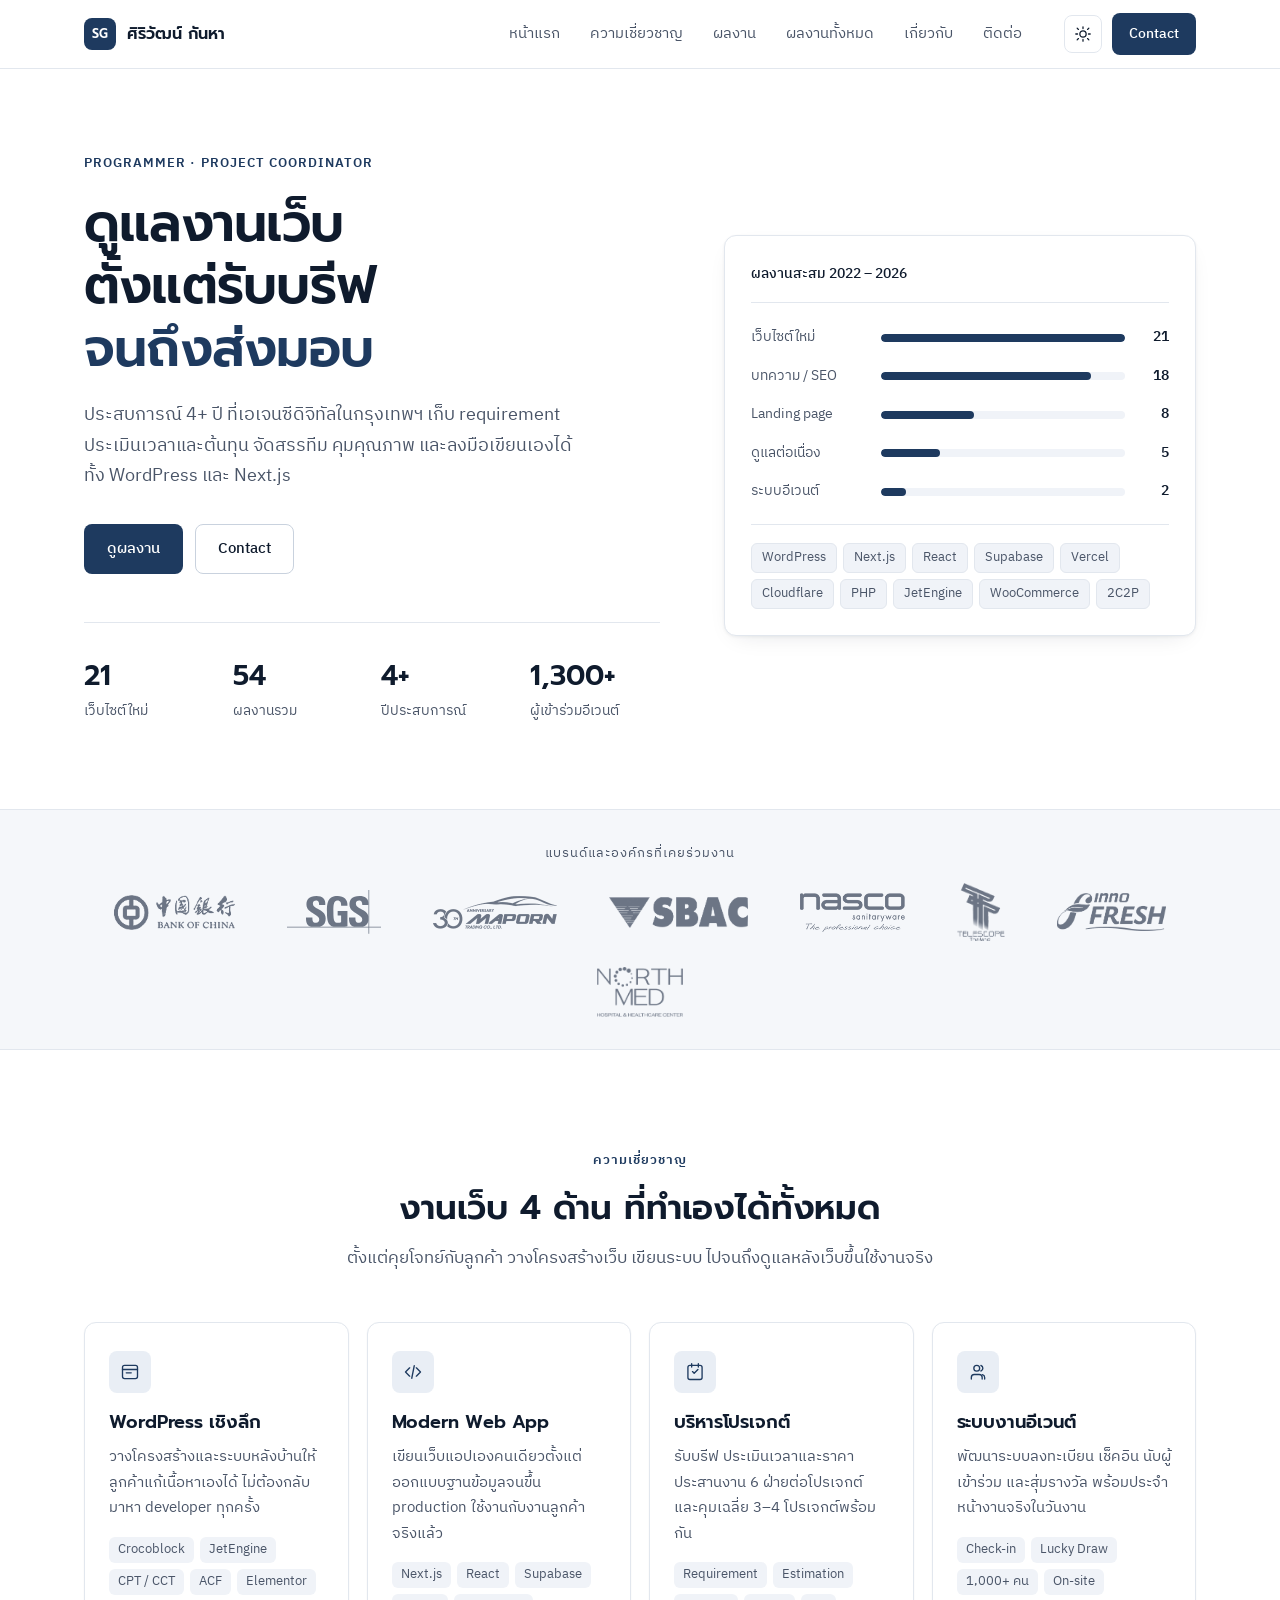
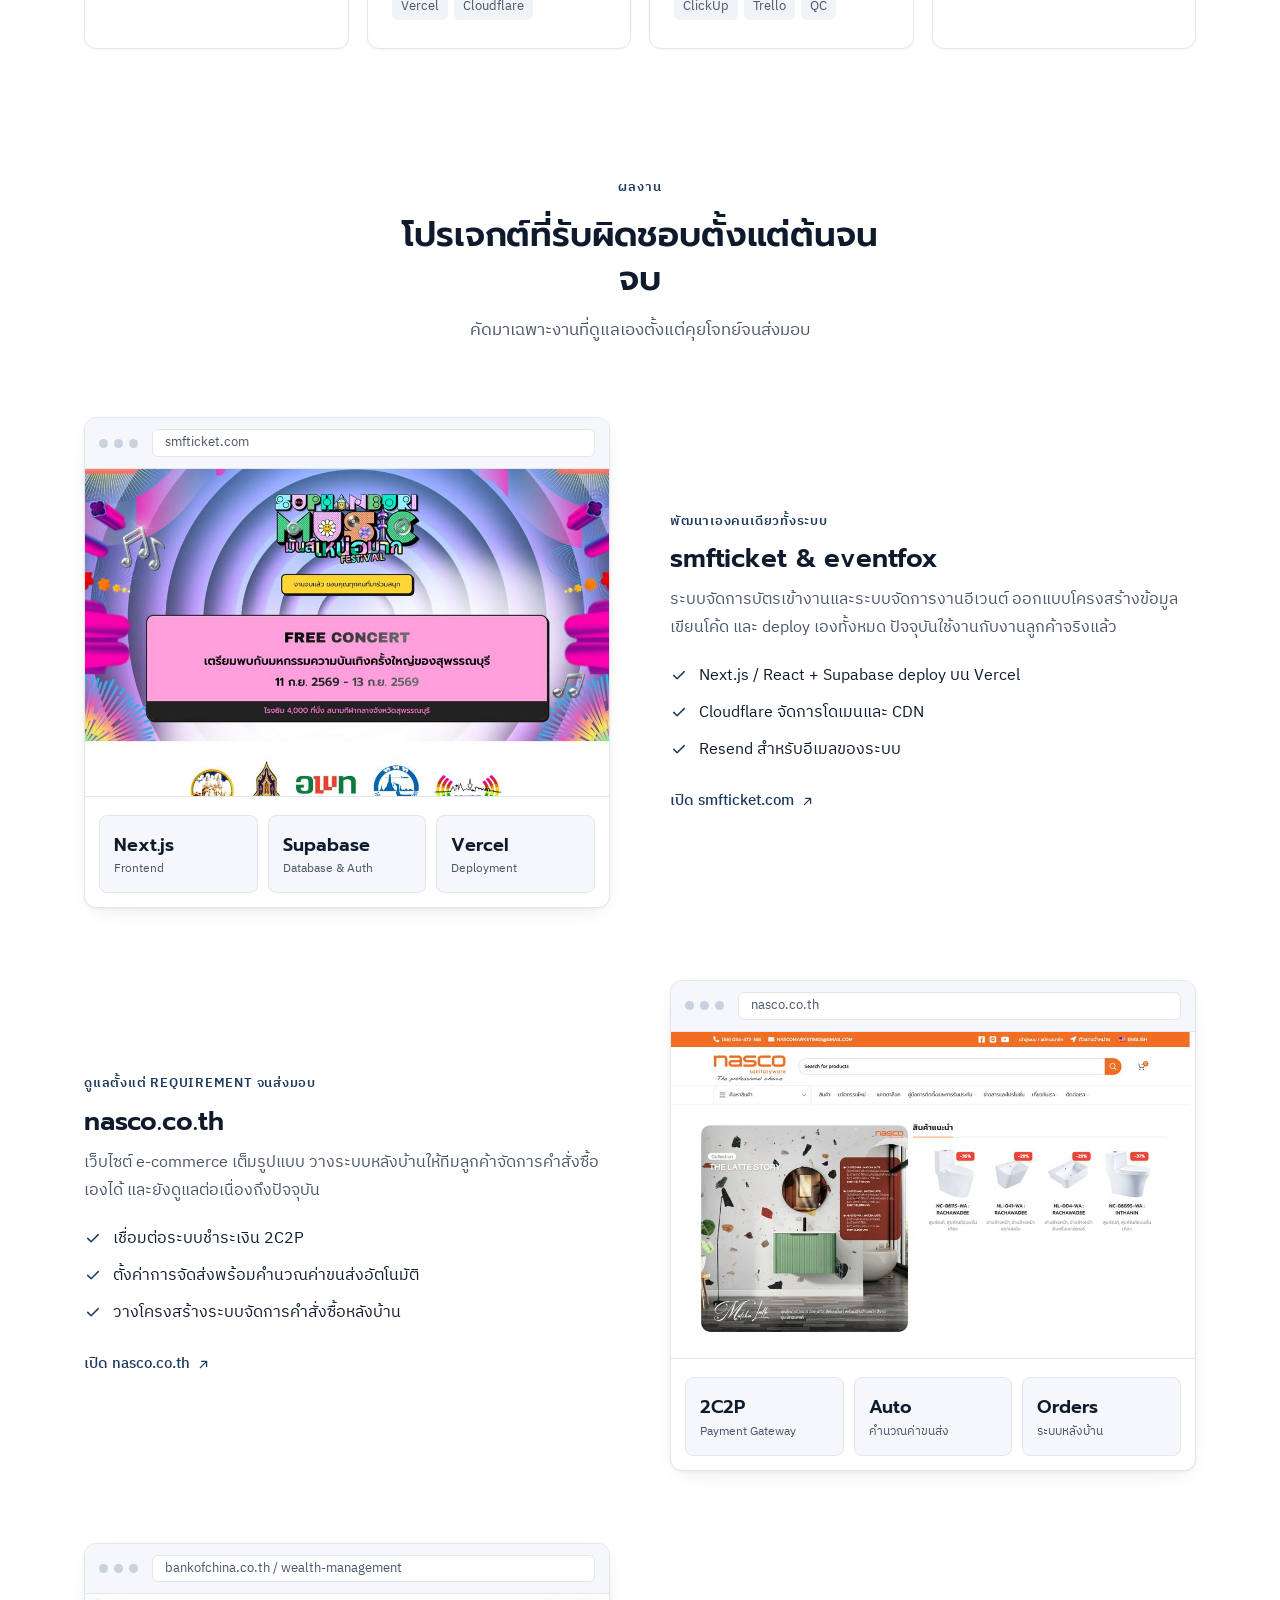
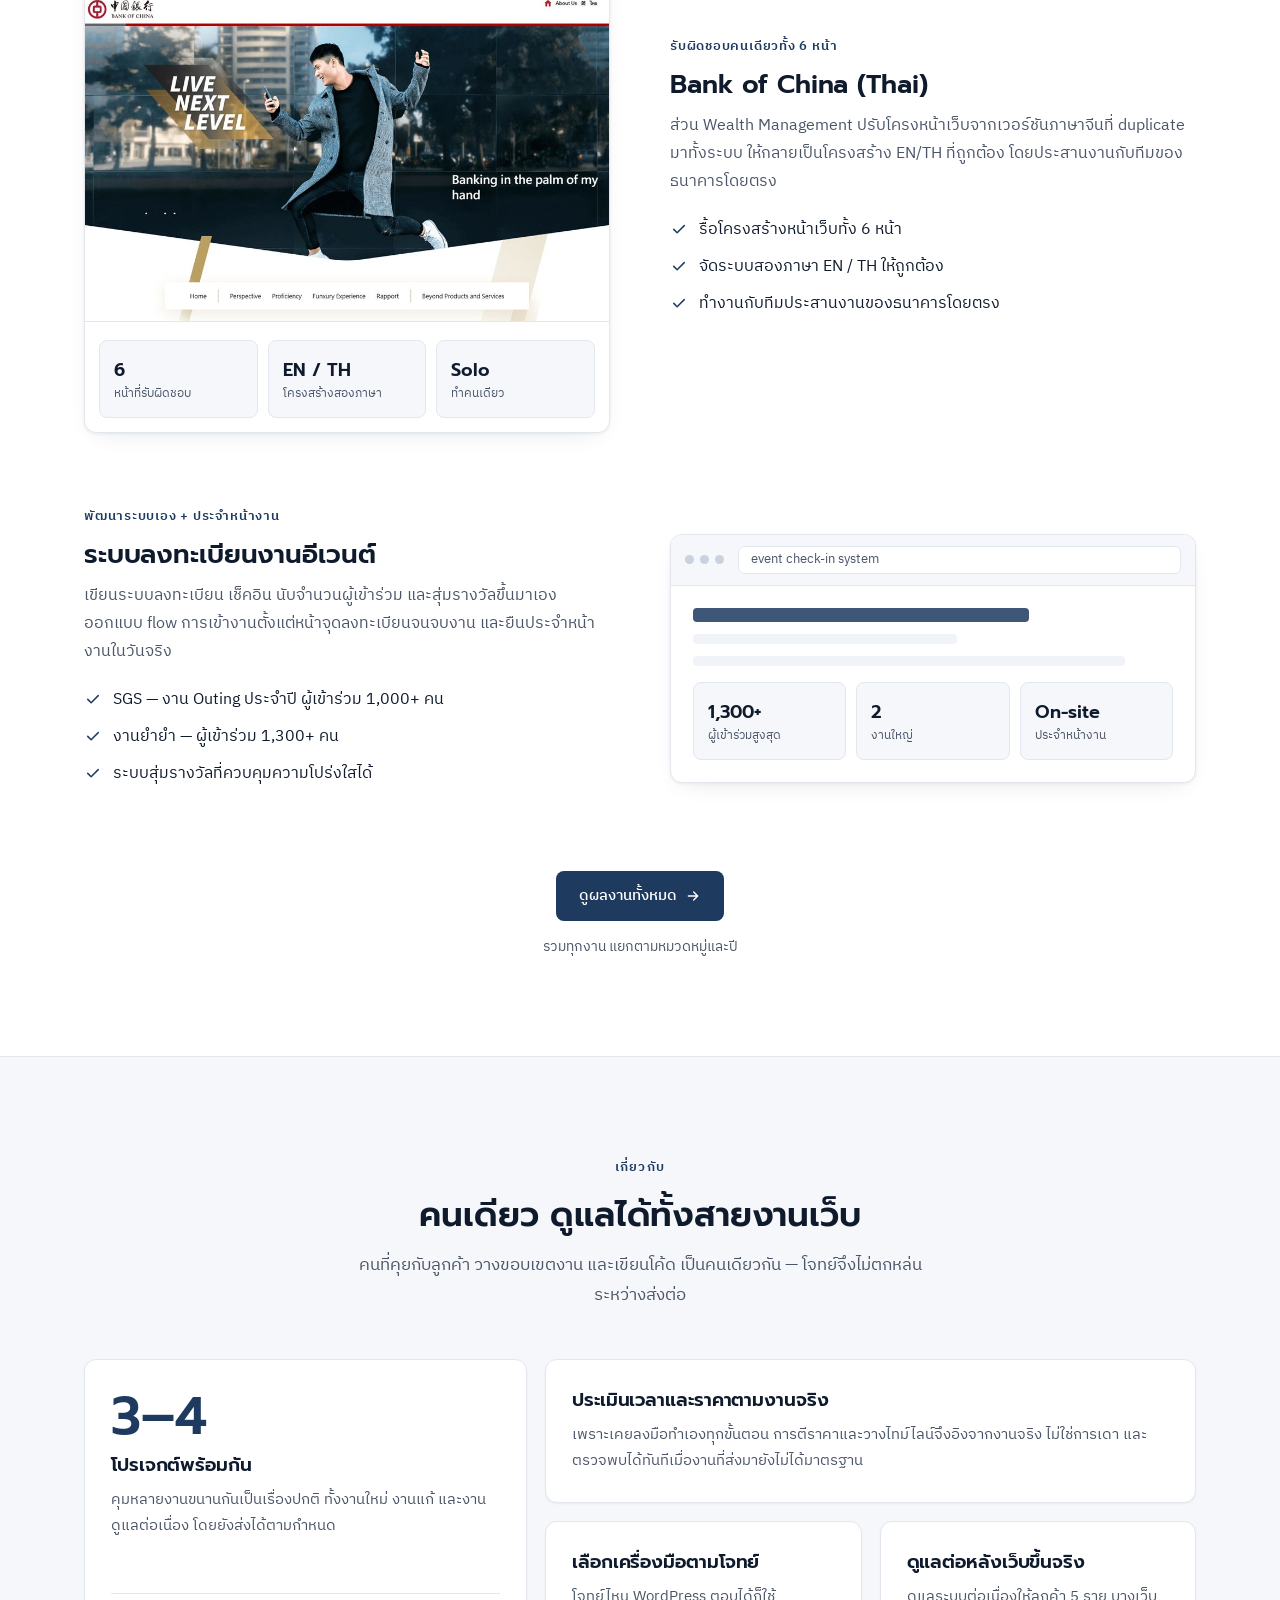
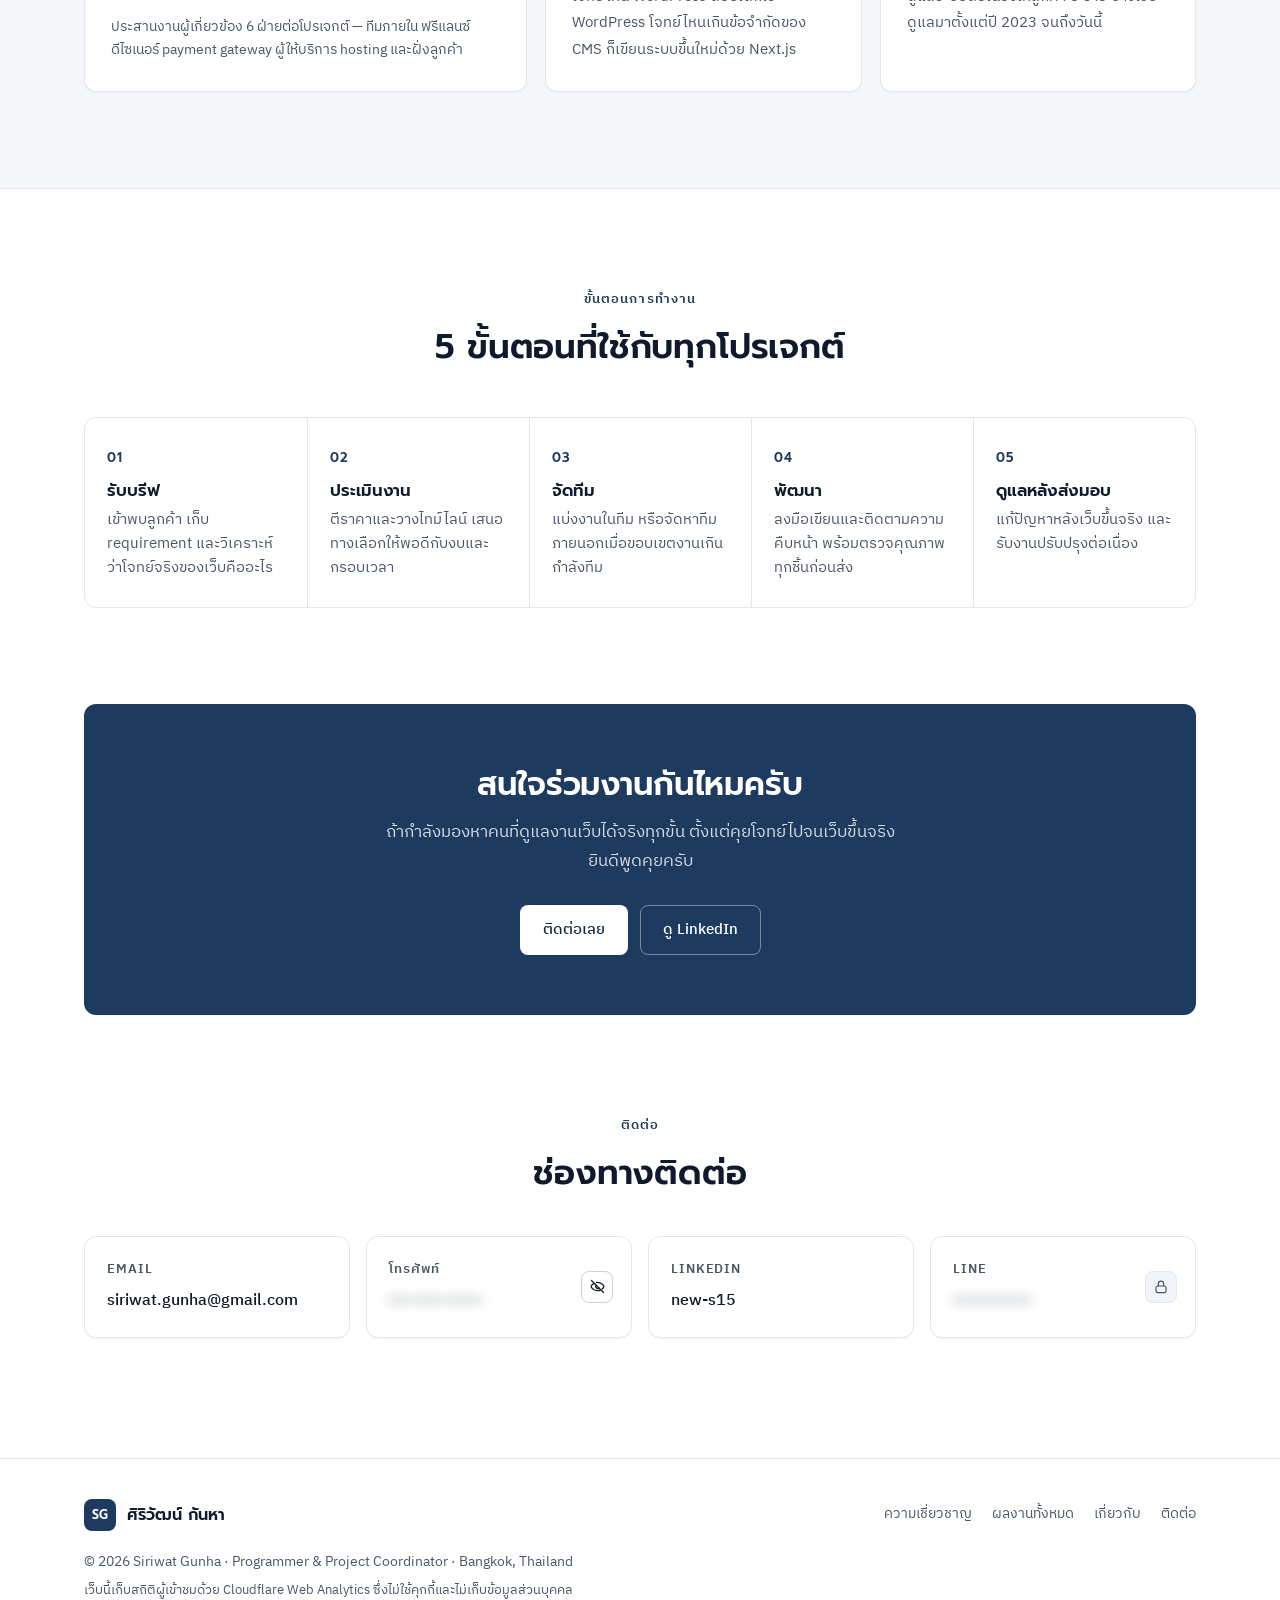
==== commit 2910c7c5: "Show client logos in the trusted-by strip One-colour masks so the logos follow the theme colour in l" ====
--- a/index.html
+++ b/index.html
@@ -11,7 +11,7 @@
 <meta property="og:title" content="ศิริวัฒน์ กันหา (Siriwat Gunha) — Programmer & Project Coordinator">
 <meta property="og:description" content="ดูแลงานเว็บตั้งแต่รับบรีฟจนถึงส่งมอบ ประสบการณ์ 4+ ปี ทำได้ทั้ง WordPress และ Next.js">
 <meta property="og:locale" content="th_TH">
-<!-- google-site-verification: วาง meta tag จาก Search Console ไว้บรรทัดนี้ -->
+<meta name="google-site-verification" content="lpZ6Hu3_ZMltnPFKJp67MrLBsnvxaIRUHKNBqw036Pk">
 <script type="application/ld+json">{"@context":"https://schema.org","@type":"Person","name":"ศิริวัฒน์ กันหา","alternateName":"Siriwat Gunha","jobTitle":"Programmer & Project Coordinator","url":"https://znewtwo.github.io/siriwat-portfolio/","address":{"@type":"PostalAddress","addressLocality":"Bangkok","addressCountry":"TH"},"knowsAbout":["WordPress","Next.js","React","Supabase","Web Project Management"],"sameAs":["https://www.linkedin.com/in/new-s15/"]}</script>
 <link rel="preconnect" href="https://fonts.googleapis.com">
 <link rel="preconnect" href="https://fonts.gstatic.com" crossorigin>
@@ -33,7 +33,7 @@
   // still renders in full if this script never runs.
   document.documentElement.classList.add('js');
 </script>
-<link rel="stylesheet" href="styles.css?v=6">
+<link rel="stylesheet" href="styles.css?v=7">
 </head>
 <body>
 
@@ -105,14 +105,14 @@
     <div class="wrap reveal">
       <p>แบรนด์และองค์กรที่เคยร่วมงาน</p>
       <div class="logos">
-        <div>Bank of China (Thai)</div>
-        <div>SGS</div>
-        <div>Suzuki — Maporn</div>
-        <div>SBAC</div>
-        <div>NASCO</div>
-        <div>Telescope Thailand</div>
-        <div>Innofresh</div>
-        <div>Northmed Hospital</div>
+        <span class="logo-item" role="img" aria-label="Bank of China (Thai)" title="Bank of China (Thai)" style="--h:35;aspect-ratio:180/52;-webkit-mask-image:url(logos/boc.png?v=7);mask-image:url(logos/boc.png?v=7)"></span>
+        <span class="logo-item" role="img" aria-label="SGS" title="SGS" style="--h:44;aspect-ratio:100/47;-webkit-mask-image:url(logos/sgs.svg?v=7);mask-image:url(logos/sgs.svg?v=7)"></span>
+        <span class="logo-item" role="img" aria-label="Suzuki — Maporn" title="Suzuki — Maporn" style="--h:33;aspect-ratio:248/66;-webkit-mask-image:url(logos/maporn.png?v=7);mask-image:url(logos/maporn.png?v=7)"></span>
+        <span class="logo-item" role="img" aria-label="SBAC" title="SBAC" style="--h:31;aspect-ratio:373/83;-webkit-mask-image:url(logos/sbac.png?v=7);mask-image:url(logos/sbac.png?v=7)"></span>
+        <span class="logo-item" role="img" aria-label="NASCO" title="NASCO" style="--h:39;aspect-ratio:197/73;-webkit-mask-image:url(logos/nasco.png?v=7);mask-image:url(logos/nasco.png?v=7)"></span>
+        <span class="logo-item" role="img" aria-label="Telescope Thailand" title="Telescope Thailand" style="--h:58;aspect-ratio:111/134;-webkit-mask-image:url(logos/telescope.png?v=7);mask-image:url(logos/telescope.png?v=7)"></span>
+        <span class="logo-item" role="img" aria-label="InnoFresh" title="InnoFresh" style="--h:38;aspect-ratio:600/210;-webkit-mask-image:url(logos/innofresh.png?v=7);mask-image:url(logos/innofresh.png?v=7)"></span>
+        <span class="logo-item" role="img" aria-label="Northmed Hospital" title="Northmed Hospital" style="--h:50;aspect-ratio:209/122;-webkit-mask-image:url(logos/northmed.png?v=7);mask-image:url(logos/northmed.png?v=7)"></span>
       </div>
     </div>
   </section>
--- a/styles.css
+++ b/styles.css
@@ -159,8 +159,17 @@
 /* ---------- trusted ---------- */
 .trusted{padding:32px 0;background:var(--bg-alt);border-top:1px solid var(--border);border-bottom:1px solid var(--border)}
 .trusted p{font-size:13px;letter-spacing:.08em;text-transform:uppercase;color:var(--text-dim);text-align:center;margin-bottom:18px}
-.logos{display:flex;flex-wrap:wrap;justify-content:center;gap:10px 34px}
-.logos div{font-family:var(--font-head);font-size:16px;font-weight:500;color:var(--text-dim)}
+.logos{display:flex;flex-wrap:wrap;justify-content:center;align-items:center;gap:26px 52px}
+/* Each logo is a one-colour mask, so it follows the theme colour. */
+.logo-item{
+  display:block;height:calc(var(--h) * 1px);
+  background:var(--text-dim);opacity:.8;
+  -webkit-mask-repeat:no-repeat;mask-repeat:no-repeat;
+  -webkit-mask-position:center;mask-position:center;
+  -webkit-mask-size:contain;mask-size:contain;
+  transition:opacity .15s ease,background-color .15s ease;
+}
+.logo-item:hover{opacity:1;background:var(--primary-ink)}
 
 /* ---------- cards ---------- */
 .cards{display:grid;grid-template-columns:repeat(4,1fr);gap:18px;margin-top:48px}
@@ -337,8 +346,8 @@
   .cta-band{padding:44px 22px}
   .mock-tiles{grid-template-columns:1fr}
   .hero-cta .btn{flex:1 1 100%}
-  .logos{gap:8px 22px}
-  .logos div{font-size:14.5px}
+  .logos{gap:20px 30px}
+  .logo-item{height:calc(var(--h) * .75px)}
 }
 @media (prefers-reduced-motion:reduce){
   *{animation:none!important;transition-duration:.01ms!important}
